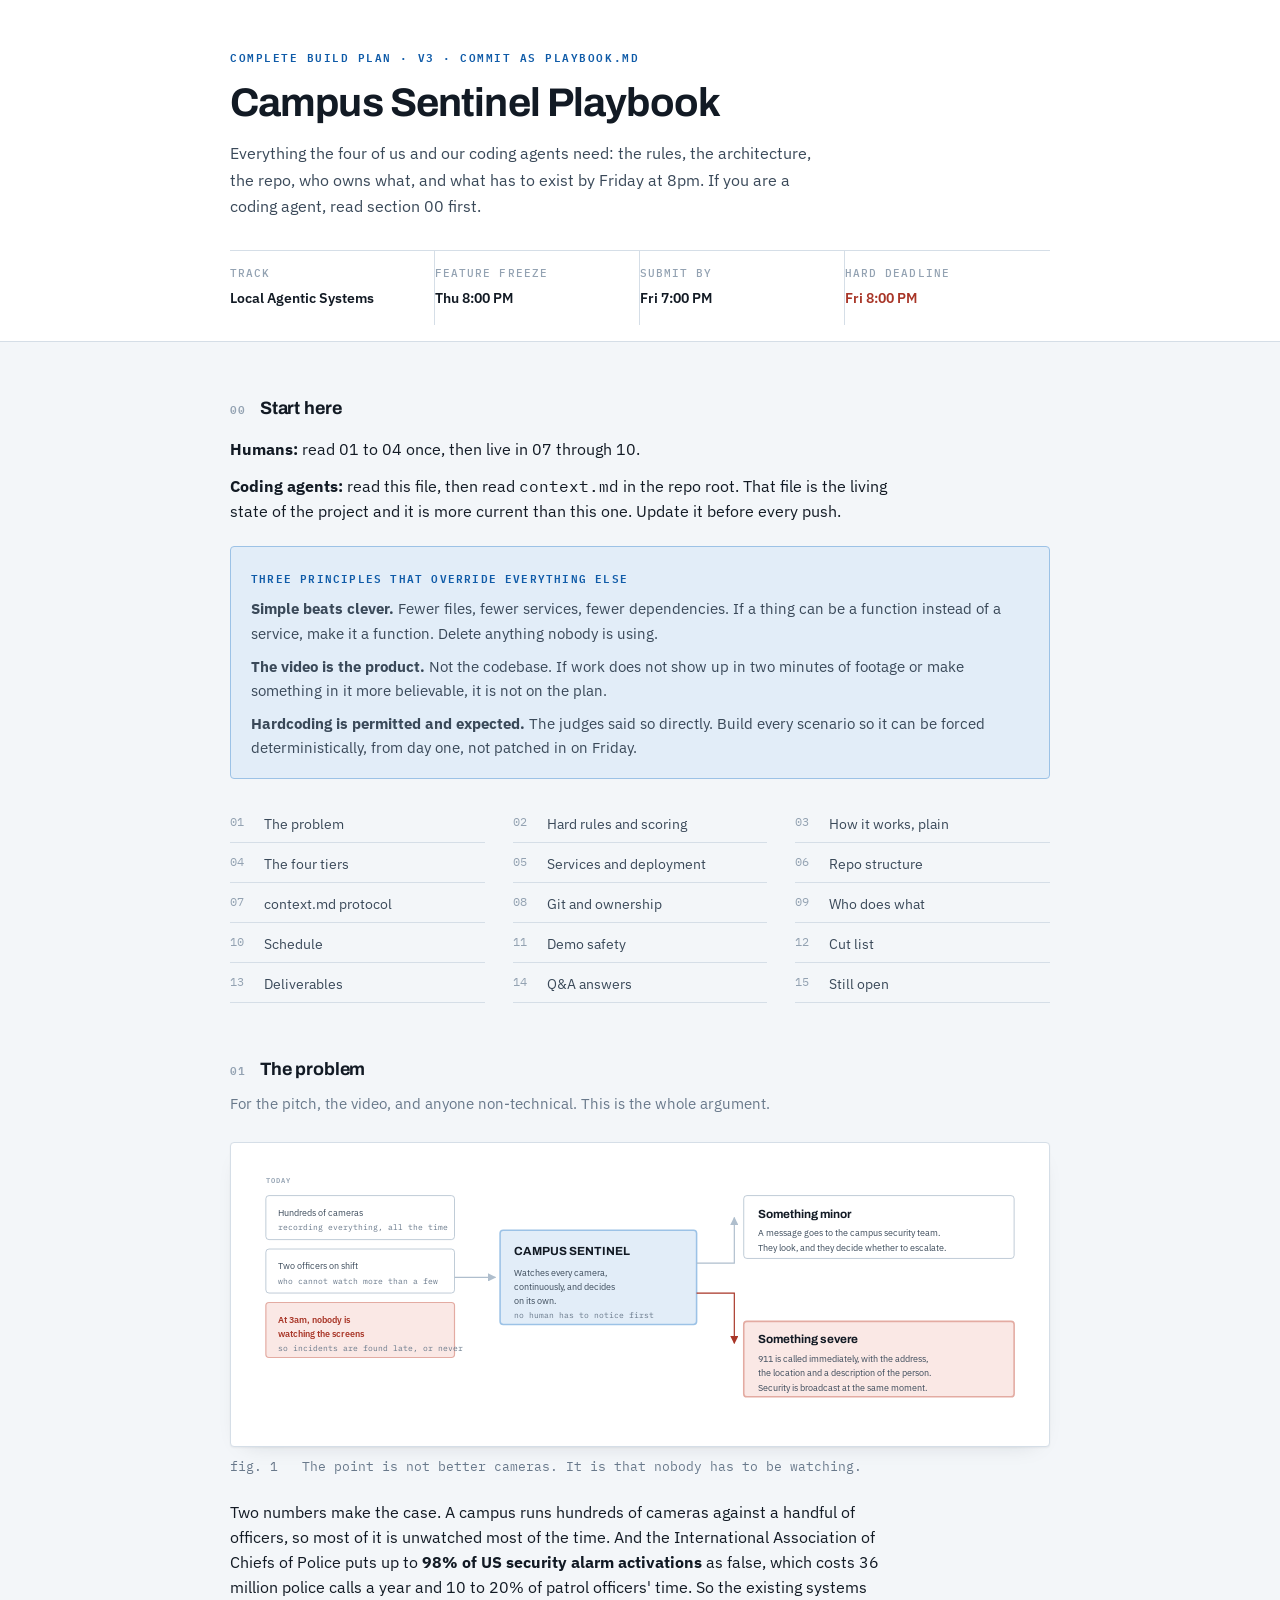
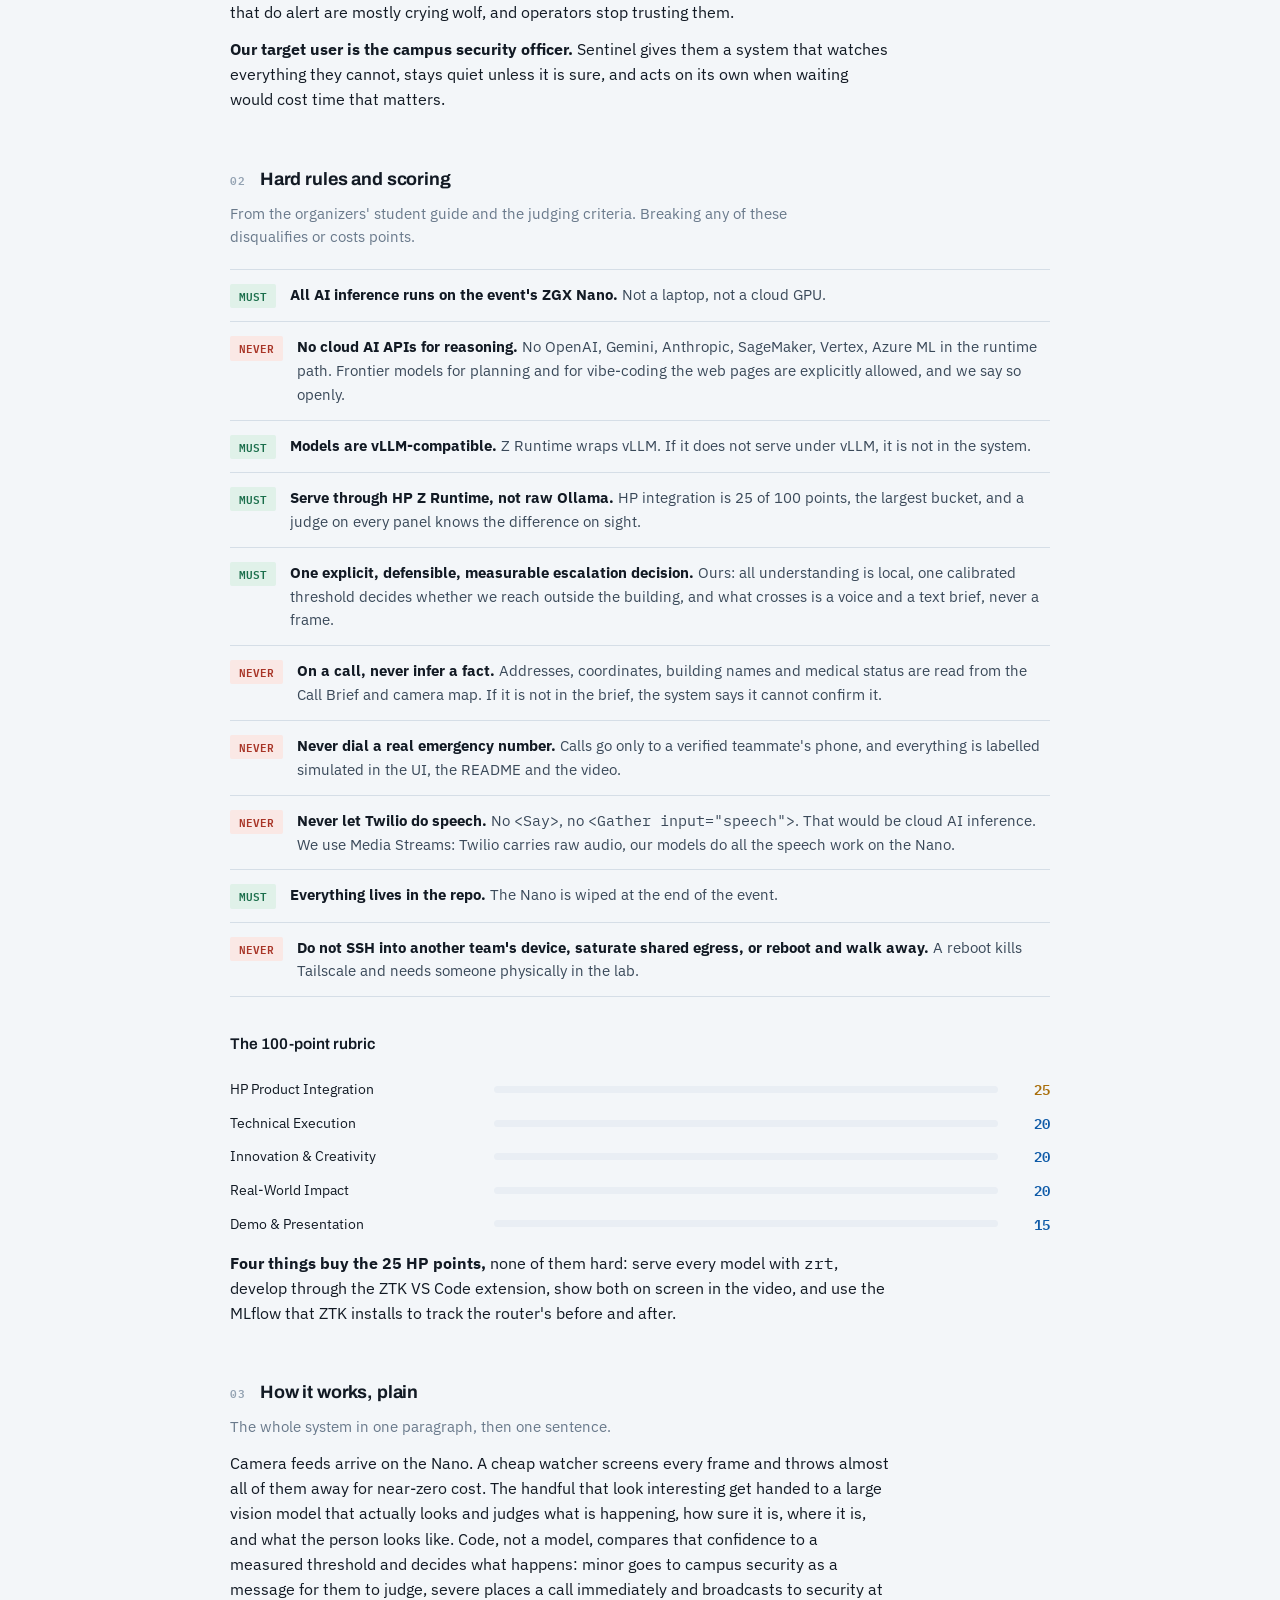
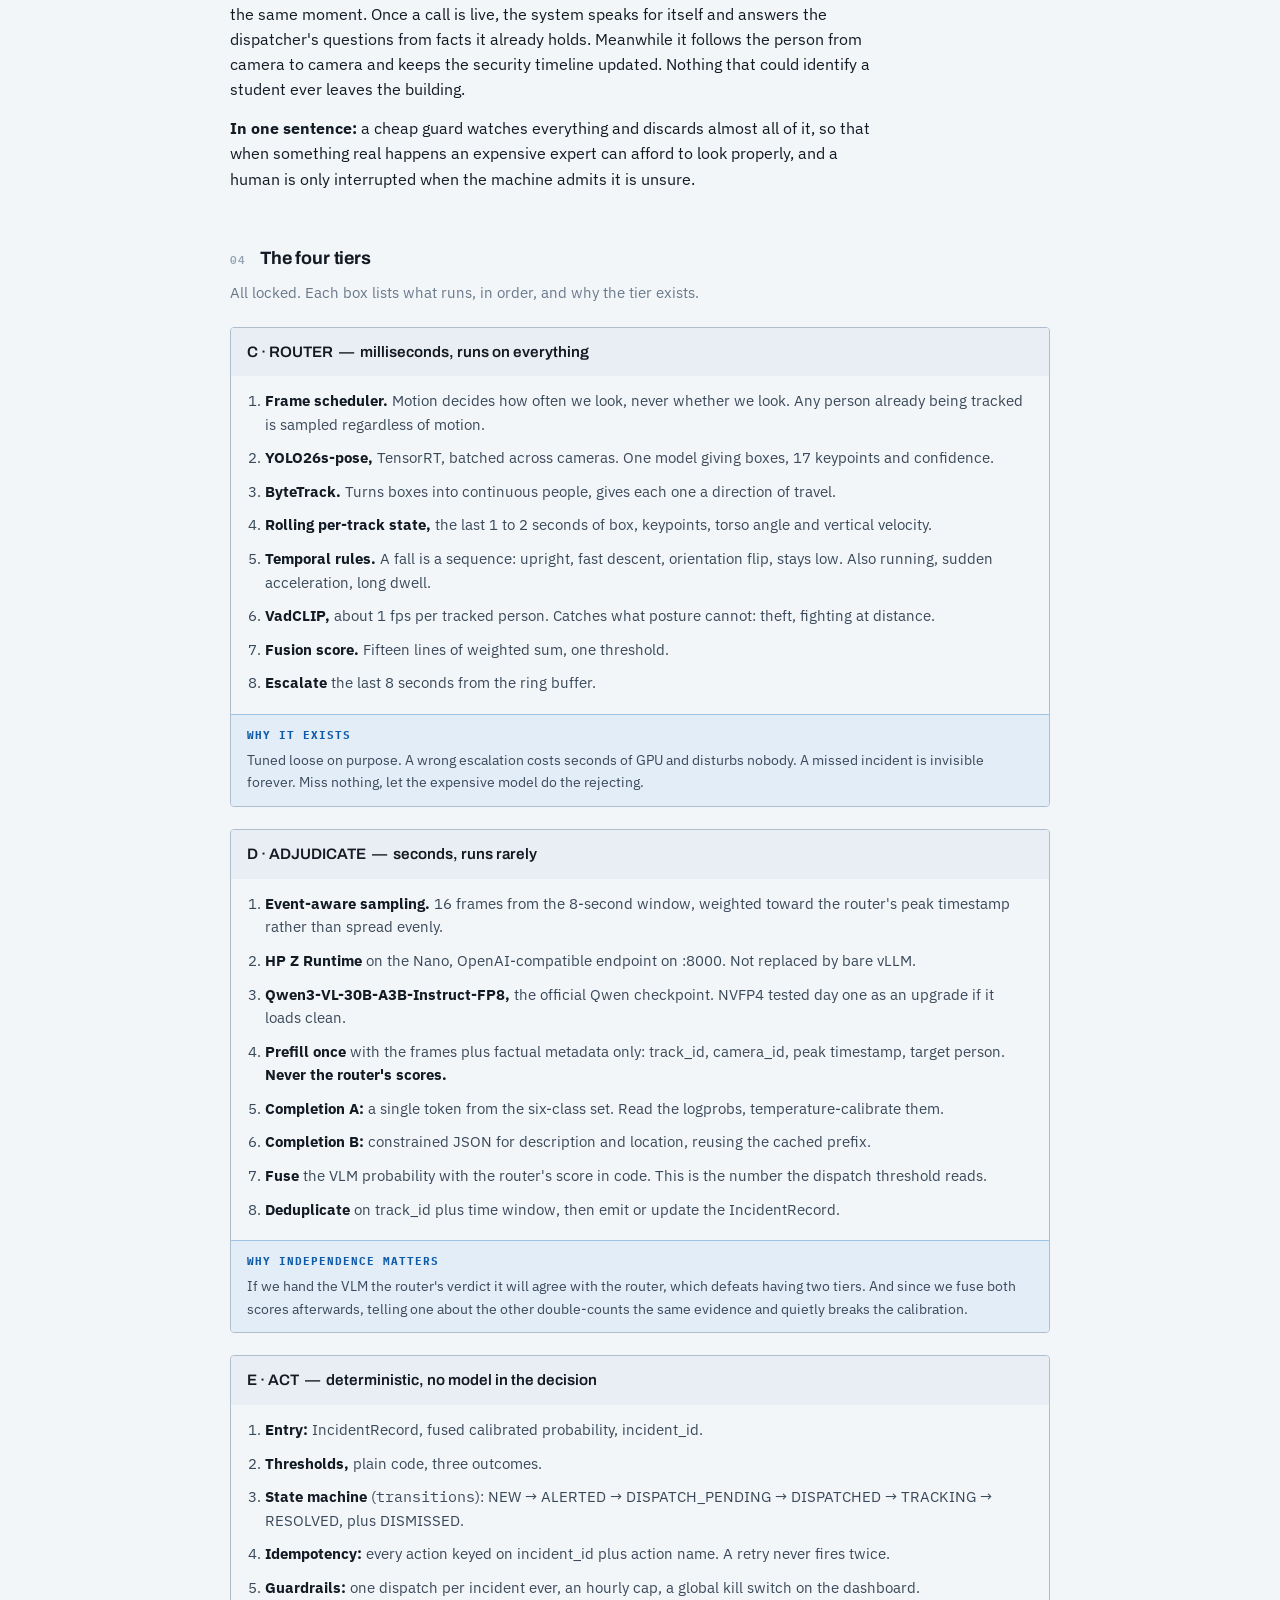
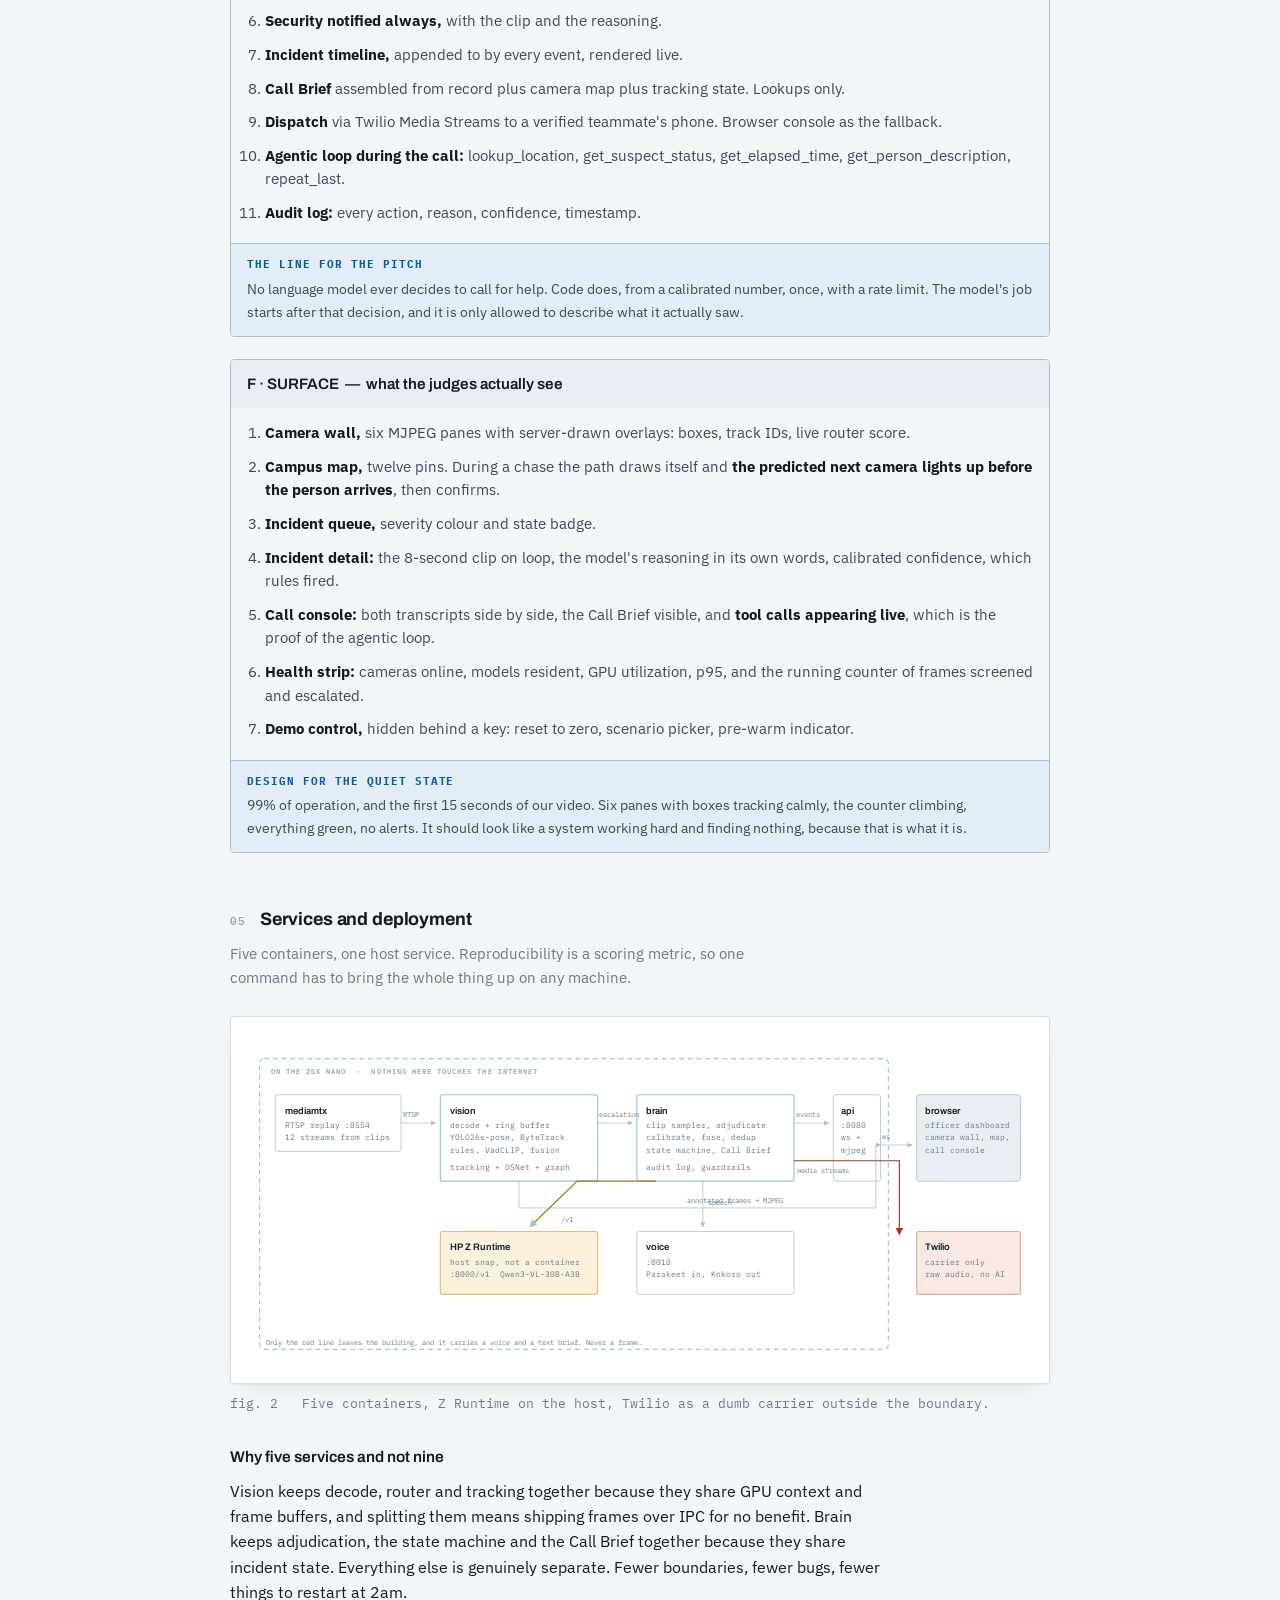
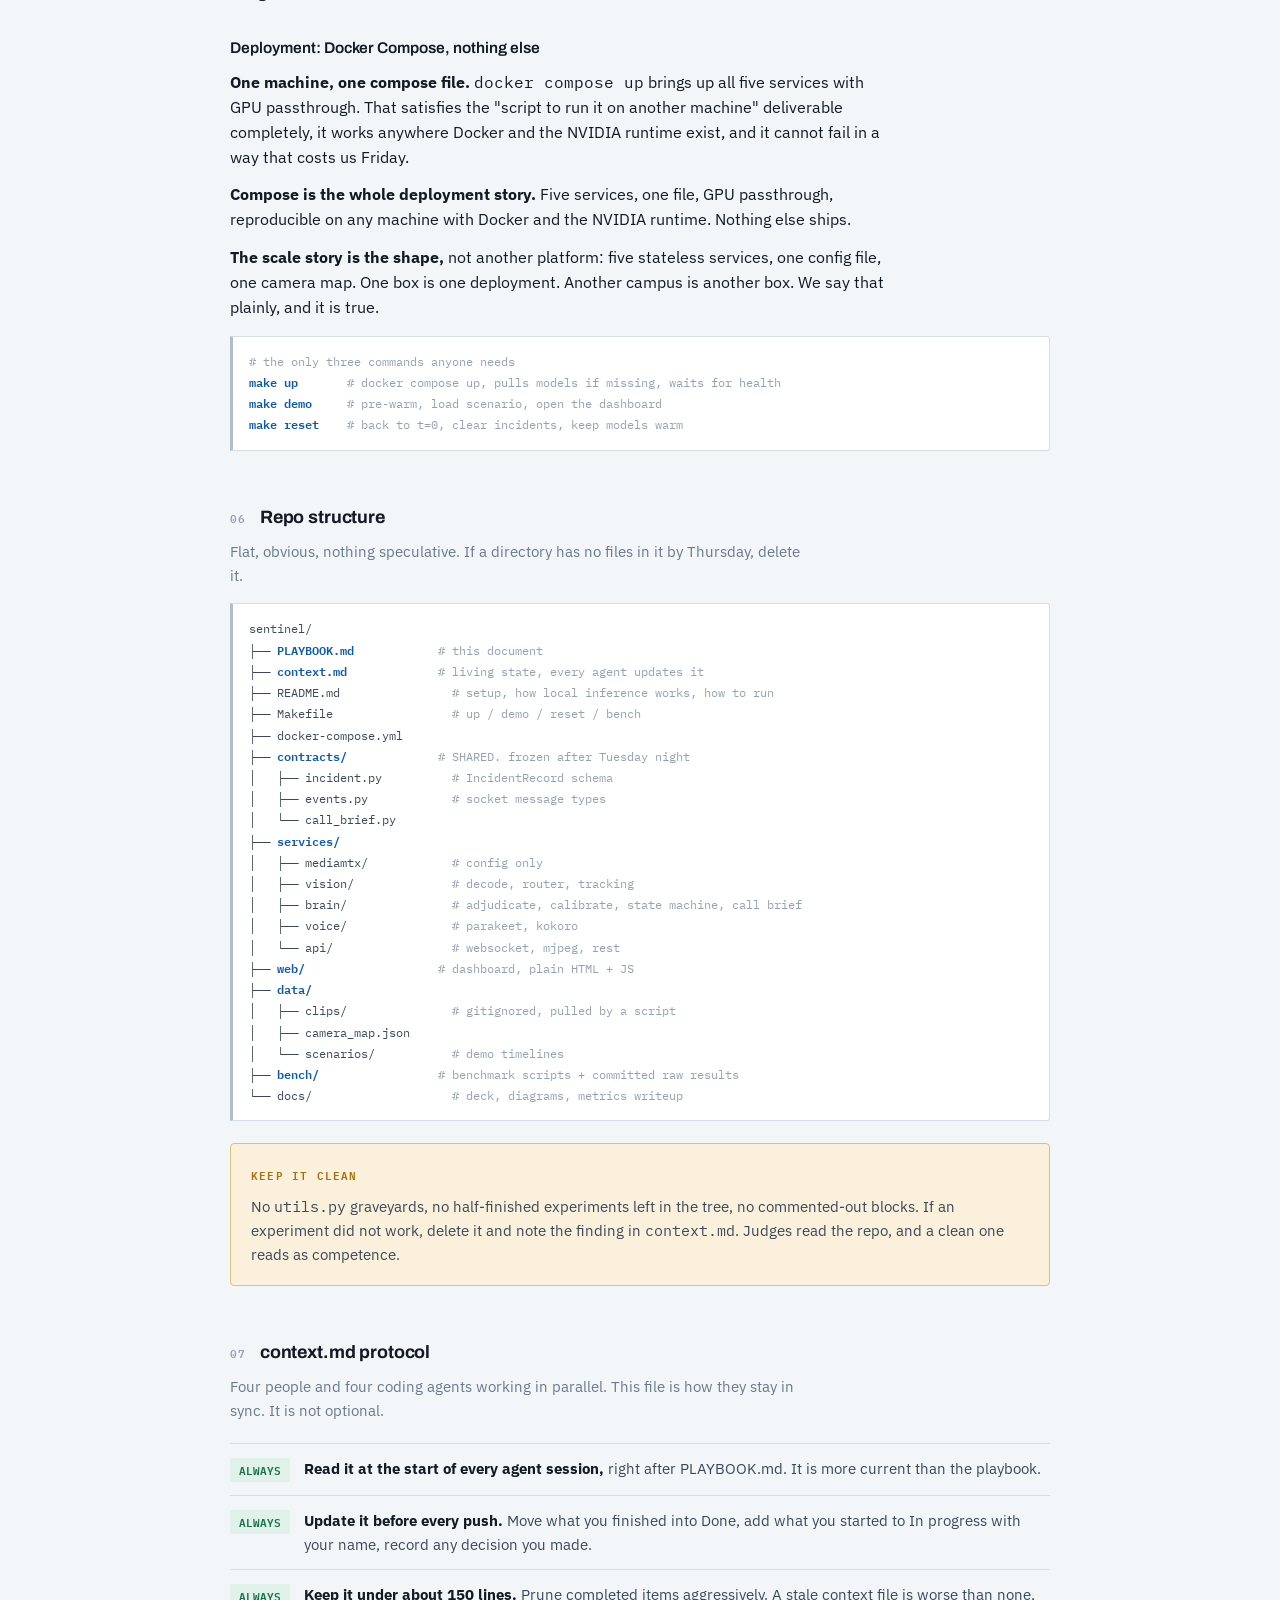
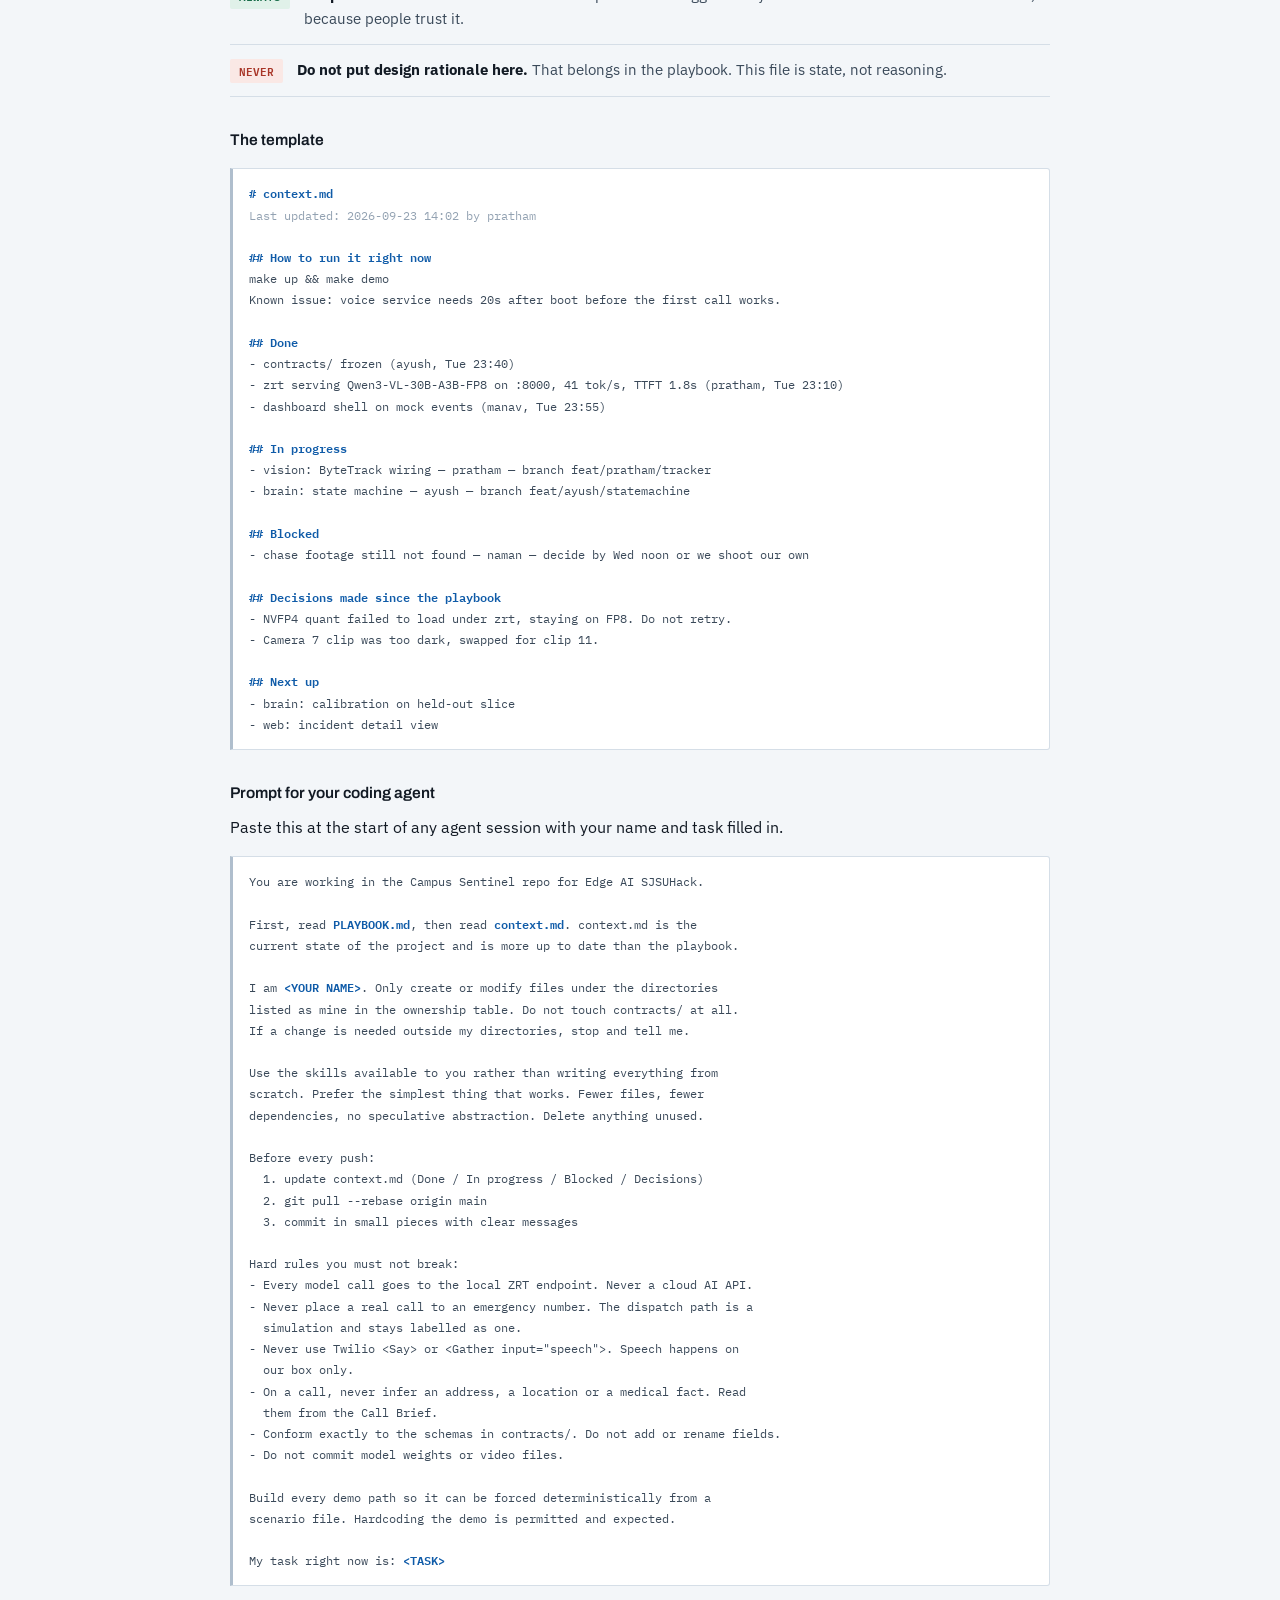
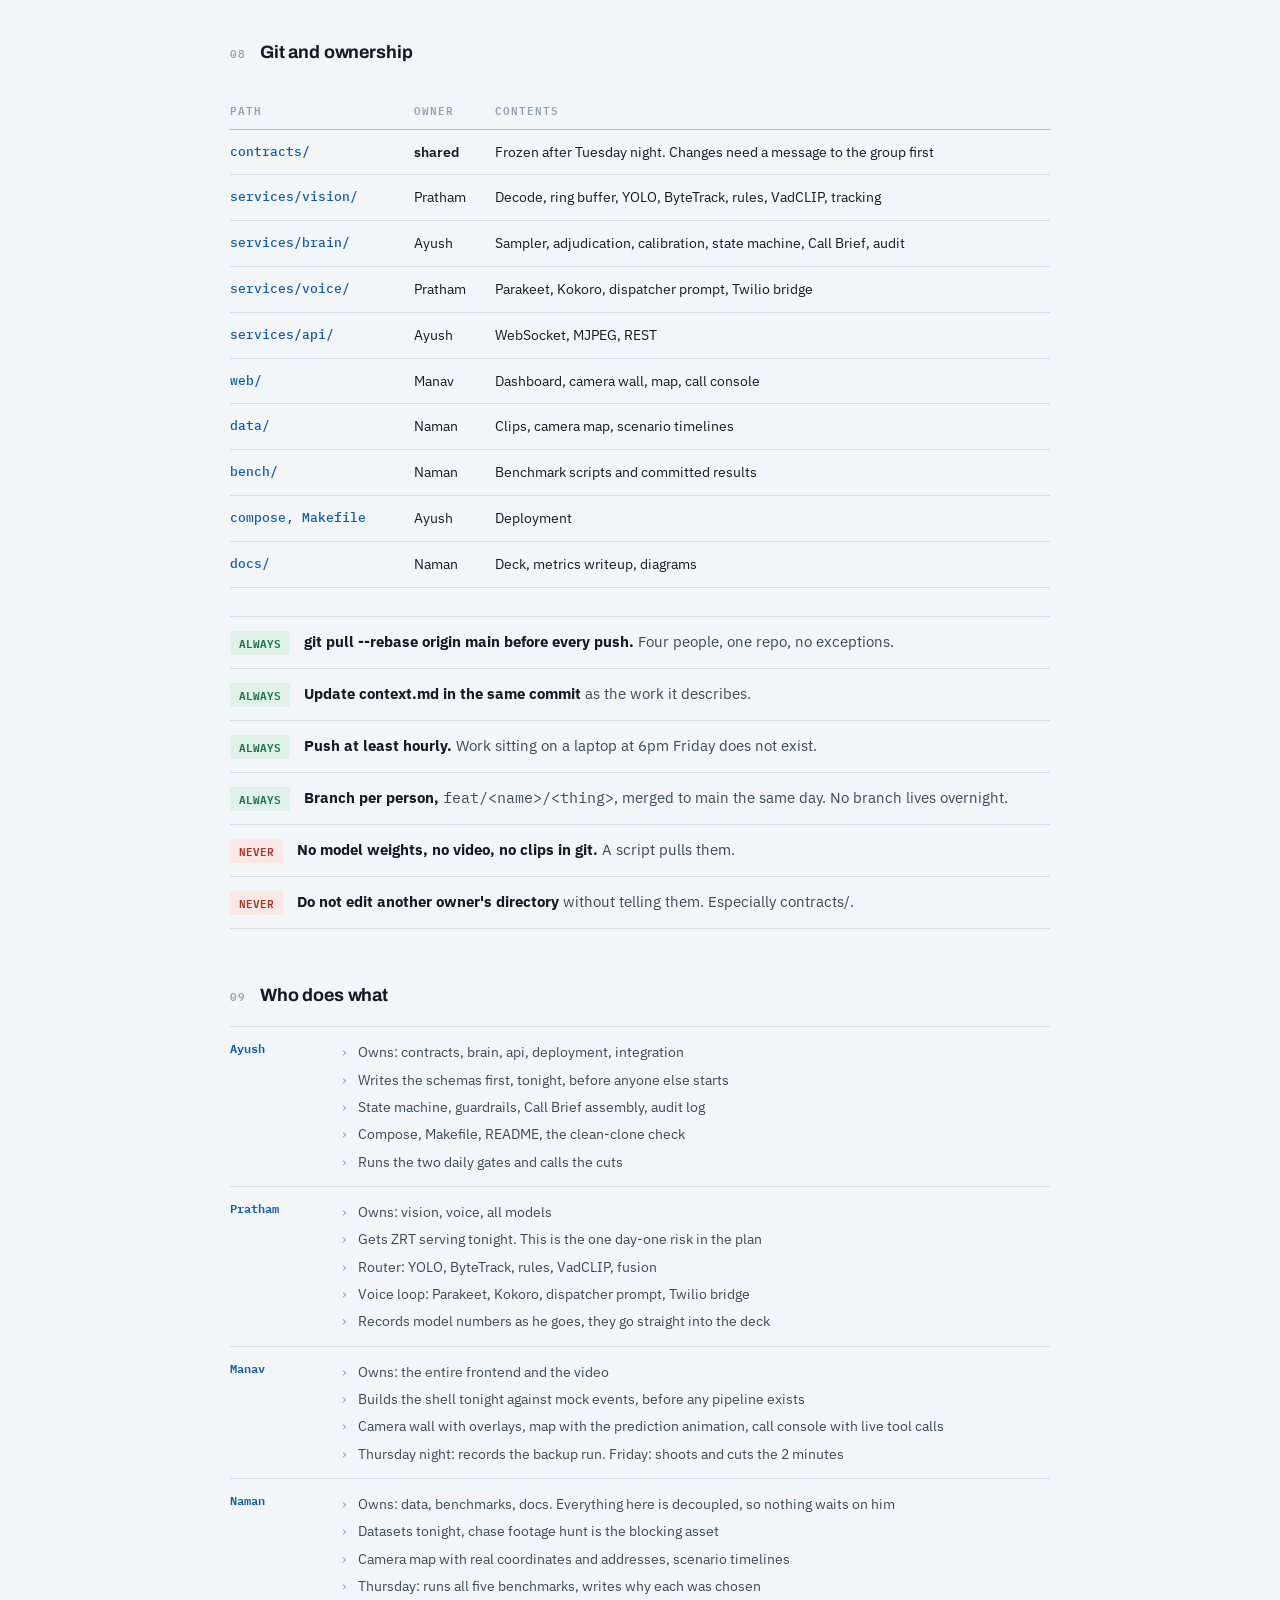
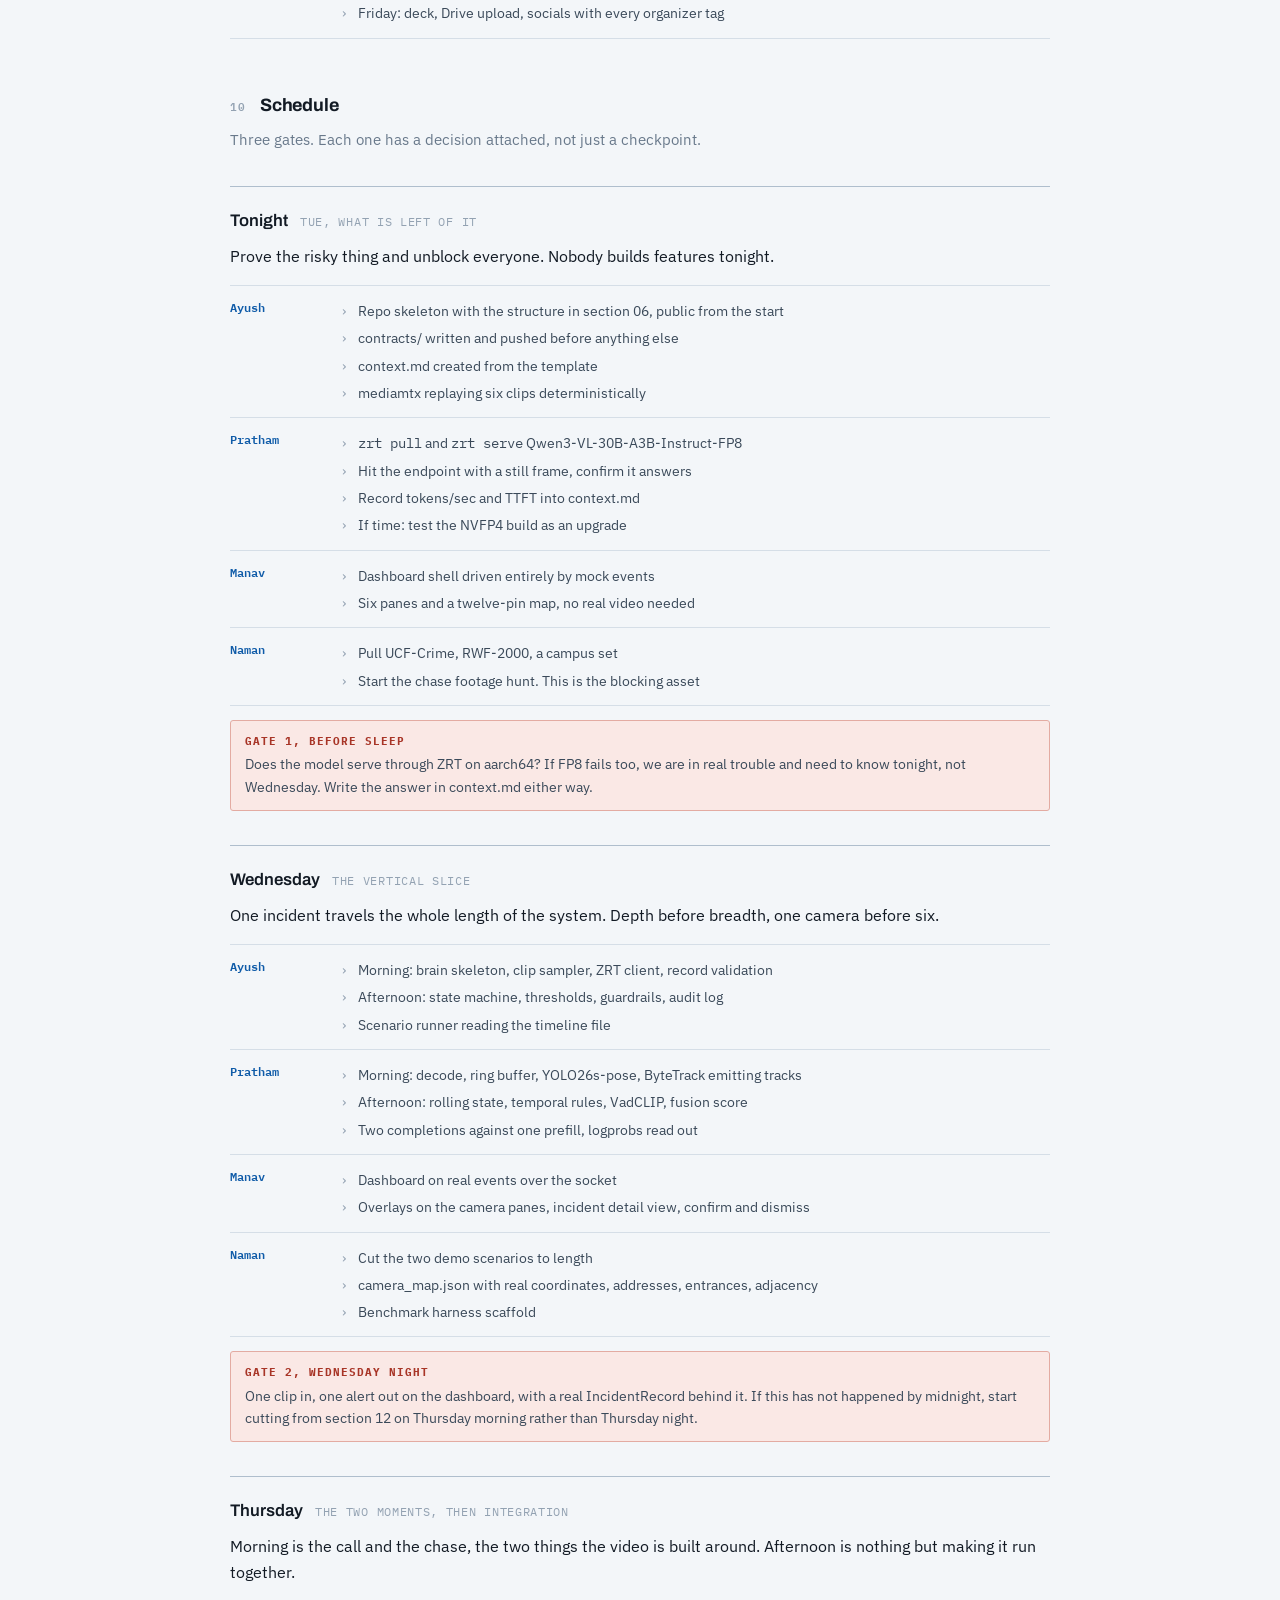
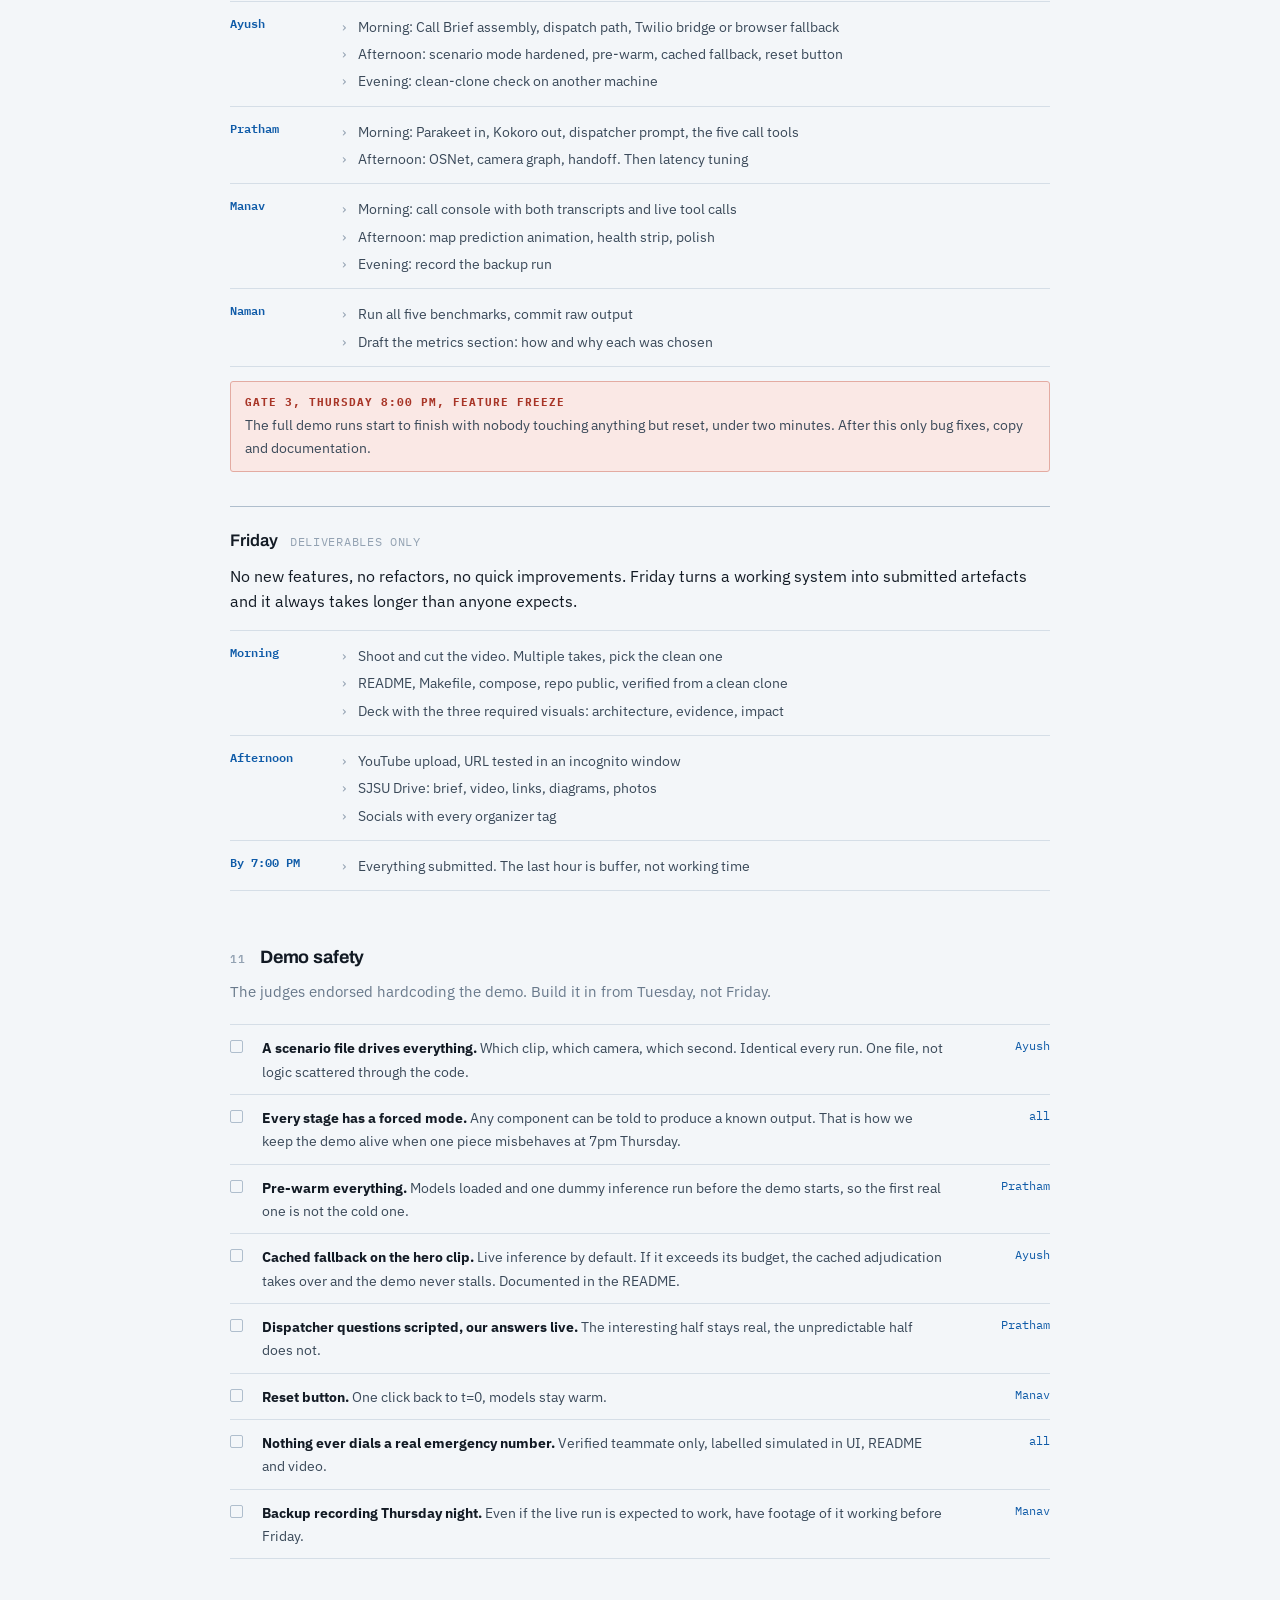
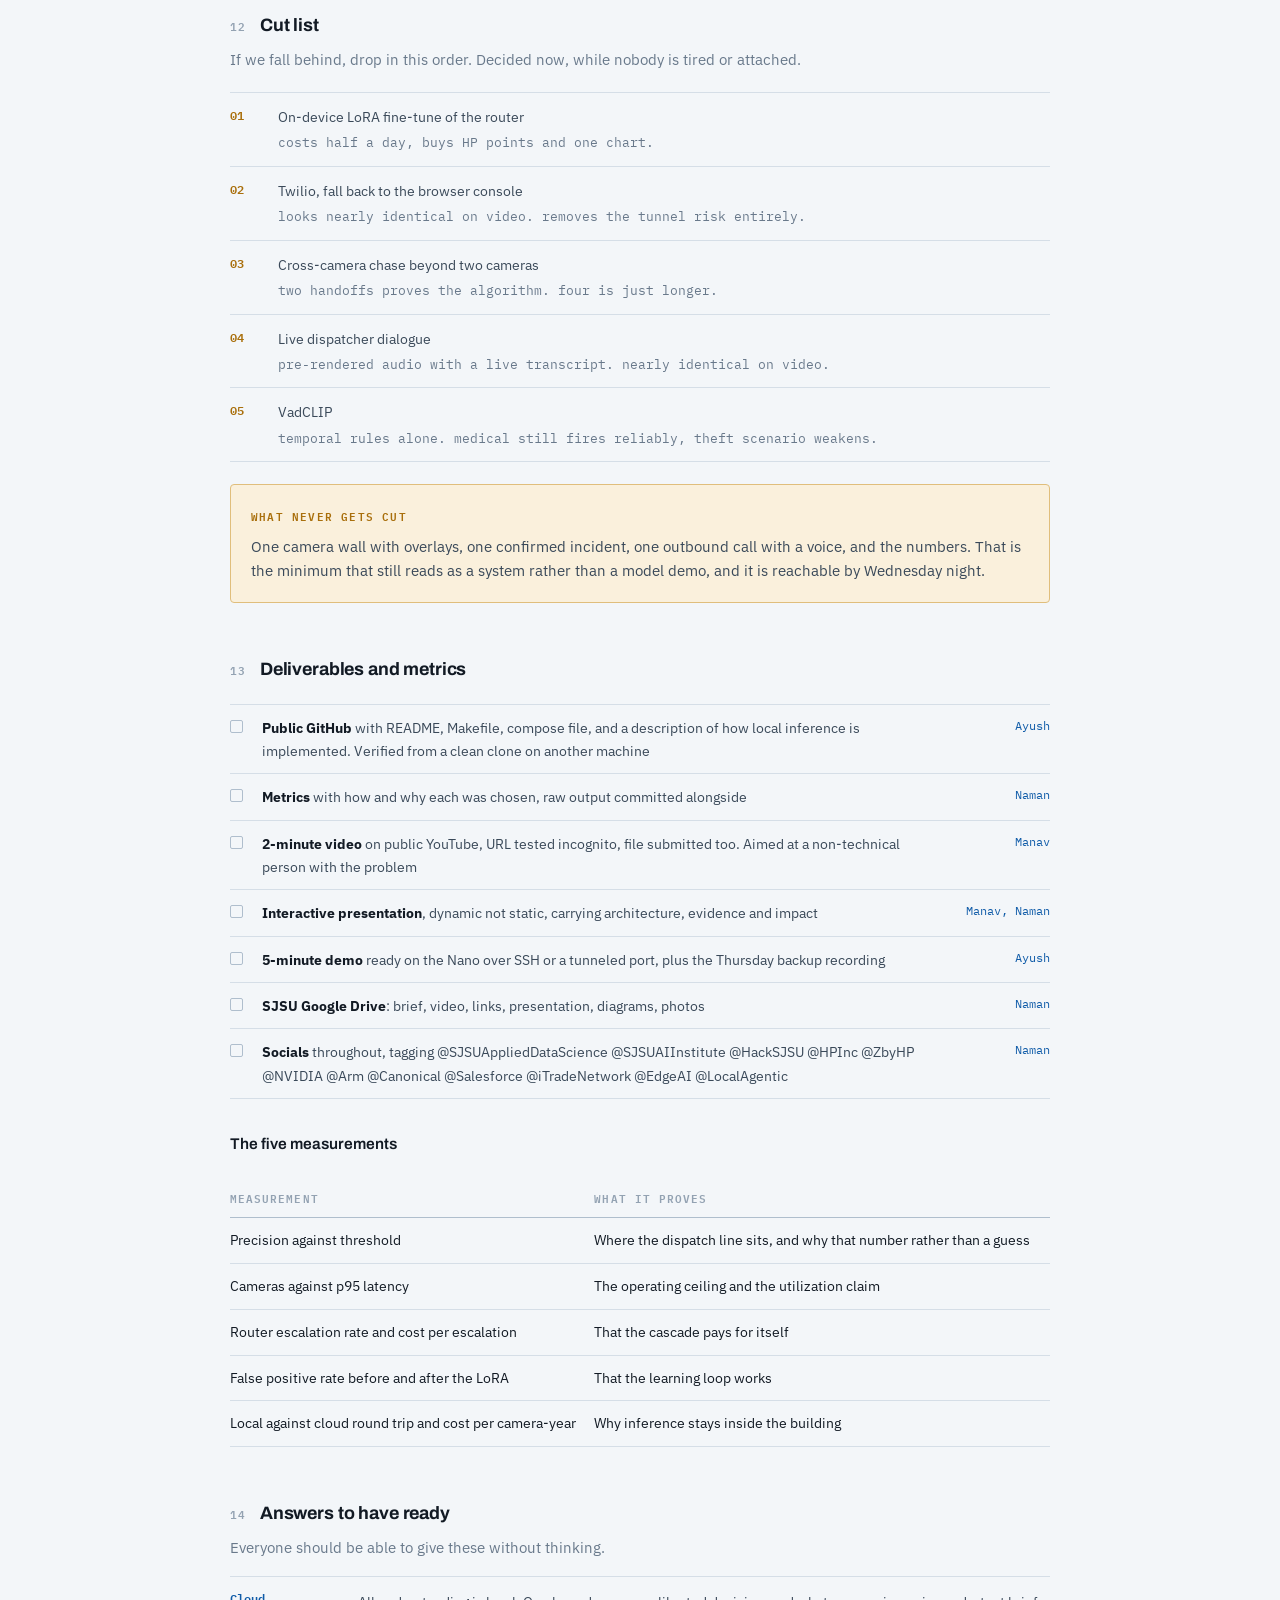
==== campus-sentinel-playbook.html @ fe4c9c1a "Initial commit: Campus Sentinel repo skeleton. Playbook-aligned tree, context.md hard rules, Compose" ====
<!DOCTYPE html>
<html lang="en">
<head>
<meta charset="utf-8">
<meta name="viewport" content="width=device-width, initial-scale=1, viewport-fit=cover">
<style>:root{color-scheme:light dark}html,body{margin:0}img{max-width:100%}[hidden]{display:none!important}</style>
<title>Campus Sentinel Playbook</title>
<link rel="preconnect" href="https://fonts.gstatic.com" crossorigin>
<link rel="stylesheet" href="https://fonts.googleapis.com/css2?family=Archivo:wght@500;600;700&family=IBM+Plex+Mono:wght@400;500;600&family=IBM+Plex+Sans:ital,wght@0,400;0,500;0,600;1,400&display=swap">
<style>
  :root{
    --ink:#121A24; --ink-2:#3A4959; --muted:#69798B; --faint:#93A2B2;
    --ground:#F3F6F9; --surface:#FFFFFF; --surface-2:#E9EEF4;
    --line:#D5DEE7; --line-strong:#AFBECD;
    --accent:#0F5BA8; --accent-soft:#E2EDF8; --accent-line:#9CC2E6;
    --amber:#A96F0C; --amber-soft:#FAF0DC; --amber-line:#E0BE7C;
    --red:#A83527; --red-soft:#FAE8E5; --red-line:#E3ABA2;
    --green:#1A6E4B; --green-soft:#E0F1E9; --green-line:#9BCFB6;
    --shadow:0 1px 2px rgba(18,26,36,.05), 0 8px 24px -16px rgba(18,26,36,.22);
  }
  @media (prefers-color-scheme: dark){
    :root:not([data-theme="light"]){
      --ink:#E6EDF5; --ink-2:#BCC9D8; --muted:#8A99AB; --faint:#68778A;
      --ground:#0B1118; --surface:#131C26; --surface-2:#1B2733;
      --line:#25323F; --line-strong:#3B4B5C;
      --accent:#6BADE9; --accent-soft:#12293E; --accent-line:#27496B;
      --amber:#E0A542; --amber-soft:#2C2313; --amber-line:#57441F;
      --red:#E88070; --red-soft:#2F1A19; --red-line:#5C3029;
      --green:#55C295; --green-soft:#0E2A20; --green-line:#1F5140;
      --shadow:0 1px 2px rgba(0,0,0,.4), 0 10px 28px -18px rgba(0,0,0,.8);
    }
  }
  :root[data-theme="dark"]{
    --ink:#E6EDF5; --ink-2:#BCC9D8; --muted:#8A99AB; --faint:#68778A;
    --ground:#0B1118; --surface:#131C26; --surface-2:#1B2733;
    --line:#25323F; --line-strong:#3B4B5C;
    --accent:#6BADE9; --accent-soft:#12293E; --accent-line:#27496B;
    --amber:#E0A542; --amber-soft:#2C2313; --amber-line:#57441F;
    --red:#E88070; --red-soft:#2F1A19; --red-line:#5C3029;
    --green:#55C295; --green-soft:#0E2A20; --green-line:#1F5140;
    --shadow:0 1px 2px rgba(0,0,0,.4), 0 10px 28px -18px rgba(0,0,0,.8);
  }

  *{box-sizing:border-box}
  body{
    background:var(--ground); color:var(--ink);
    font-family:"IBM Plex Sans",-apple-system,BlinkMacSystemFont,"Segoe UI",sans-serif;
    font-size:15.5px; line-height:1.62; margin:0;
    -webkit-font-smoothing:antialiased;
  }
  .wrap{max-width:860px; margin:0 auto; padding-inline:20px; padding-block:0 72px}
  @media (max-width:520px){ .wrap{padding-inline:16px} }

  h1,h2,h3{font-family:Archivo,"IBM Plex Sans",sans-serif; text-wrap:balance; margin:0}
  h1{font-size:clamp(1.85rem,5.2vw,2.5rem); font-weight:700; letter-spacing:-.022em; line-height:1.12}
  h2{font-size:1.12rem; font-weight:700; letter-spacing:-.008em}
  h3{font-size:.97rem; font-weight:600}
  p{margin:0}
  a{color:var(--accent)}

  .mono{font-family:"IBM Plex Mono",ui-monospace,Menlo,monospace}
  .eyebrow{
    font-family:"IBM Plex Mono",monospace; font-size:.68rem; font-weight:600;
    letter-spacing:.14em; text-transform:uppercase; color:var(--accent);
  }

  /* ---------- masthead ---------- */
  header.mast{
    border-bottom:1px solid var(--line);
    background:var(--surface);
  }
  .mast-in{max-width:860px; margin:0 auto; padding-inline:20px; padding-block:44px 0}
  @media (max-width:520px){ .mast-in{padding-inline:16px; padding-block:32px 0} }
  .mast h1{margin-top:12px}
  .lede{color:var(--ink-2); font-size:1.03rem; margin-top:14px; max-width:60ch}
  .facts{
    display:flex; flex-wrap:wrap; gap:0; margin-top:30px;
    border-top:1px solid var(--line);
  }
  .fact{
    flex:1 1 150px; padding:14px 18px 16px 0; border-right:1px solid var(--line);
  }
  .fact:last-child{border-right:0}
  .fact dt{
    font-family:"IBM Plex Mono",monospace; font-size:.66rem; font-weight:500;
    letter-spacing:.1em; text-transform:uppercase; color:var(--faint);
  }
  .fact dd{margin:4px 0 0; font-size:.9rem; font-weight:600; color:var(--ink)}
  .fact dd.hot{color:var(--red)}
  @media (max-width:520px){ .fact{flex-basis:calc(50% - 1px); border-right:0} }

  /* ---------- sections ---------- */
  section{padding-top:52px}
  .sec-head{display:flex; align-items:baseline; gap:14px; flex-wrap:wrap; margin-bottom:8px}
  .sec-head .num{
    font-family:"IBM Plex Mono",monospace; font-size:.7rem; font-weight:600;
    color:var(--faint); letter-spacing:.08em;
  }
  .sec-note{color:var(--muted); font-size:.92rem; max-width:64ch; margin-top:6px}
  section > p{margin-top:14px; max-width:66ch}
  section > p + p{margin-top:12px}

  /* ---------- figure ---------- */
  figure{margin:26px 0 0}
  .scroller{
    overflow-x:auto; background:var(--surface);
    border:1px solid var(--line); border-radius:4px; padding:18px 16px;
    box-shadow:var(--shadow);
  }
  .scroller svg{display:block; min-width:660px; width:100%; height:auto}
  figcaption{
    margin-top:10px; font-size:.82rem; color:var(--muted);
    font-family:"IBM Plex Mono",monospace; line-height:1.55;
  }

  /* svg type */
  .n-title{font-family:Archivo,sans-serif; font-size:13px; font-weight:600; fill:var(--ink)}
  .n-sub{font-family:"IBM Plex Mono",monospace; font-size:10.5px; fill:var(--muted)}
  .n-tier{font-family:"IBM Plex Mono",monospace; font-size:9.5px; font-weight:600; letter-spacing:.14em; fill:var(--faint)}
  .n-edge{font-family:"IBM Plex Mono",monospace; font-size:10px; fill:var(--muted)}
  .n-edge-em{font-family:"IBM Plex Mono",monospace; font-size:10px; font-weight:600; fill:var(--accent)}
  .n-field{font-family:"IBM Plex Mono",monospace; font-size:10.5px; fill:var(--ink-2)}

  /* ---------- stage list ---------- */
  .stages{margin:26px 0 0; padding:0; list-style:none; counter-reset:st}
  .stage{
    display:grid; grid-template-columns:40px 1fr; gap:0 16px;
    padding:18px 0; border-top:1px solid var(--line);
  }
  .stage:last-child{border-bottom:1px solid var(--line)}
  .stage .idx{
    font-family:"IBM Plex Mono",monospace; font-size:.78rem; font-weight:600;
    color:var(--faint); padding-top:2px; font-variant-numeric:tabular-nums;
  }
  .stage h3{margin-bottom:5px}
  .stage p{color:var(--ink-2); font-size:.94rem}
  .cand{
    margin-top:9px; font-family:"IBM Plex Mono",monospace; font-size:.78rem;
    color:var(--muted); line-height:1.6; padding-left:11px;
    border-left:2px solid var(--accent-line);
  }
  .cand b{color:var(--accent); font-weight:600}

  /* ---------- table ---------- */
  .tbl-wrap{overflow-x:auto; margin-top:22px}
  table{border-collapse:collapse; width:100%; min-width:520px; font-size:.88rem}
  th,td{text-align:left; padding:11px 14px 11px 0; border-bottom:1px solid var(--line); vertical-align:top}
  th{
    font-family:"IBM Plex Mono",monospace; font-size:.66rem; font-weight:600;
    letter-spacing:.1em; text-transform:uppercase; color:var(--faint);
    border-bottom:1px solid var(--line-strong);
  }
  td.num{font-family:"IBM Plex Mono",monospace; font-variant-numeric:tabular-nums; white-space:nowrap}
  td b{font-weight:600}

  /* ---------- open decisions ---------- */
  .open{margin-top:24px; display:flex; flex-direction:column; gap:2px}
  .q{
    background:var(--surface); border-left:3px solid var(--amber-line);
    padding:16px 18px; border-radius:0 3px 3px 0;
  }
  .q .qid{
    font-family:"IBM Plex Mono",monospace; font-size:.68rem; font-weight:600;
    letter-spacing:.1em; color:var(--amber); text-transform:uppercase;
  }
  .q h3{margin:5px 0 7px}
  .q p{font-size:.91rem; color:var(--ink-2)}
  .q .need{
    margin-top:9px; font-size:.84rem; color:var(--muted);
    font-family:"IBM Plex Mono",monospace; line-height:1.6;
  }
  .q .need b{color:var(--amber); font-weight:600}

  /* ---------- rules columns ---------- */
  .cols{display:grid; grid-template-columns:1fr 1fr; gap:28px; margin-top:22px}
  @media (max-width:620px){ .cols{grid-template-columns:1fr; gap:24px} }
  .cols ul{margin:10px 0 0; padding-left:0; list-style:none; font-size:.91rem; color:var(--ink-2)}
  .cols li{padding:6px 0 6px 20px; position:relative; border-bottom:1px solid var(--line)}
  .cols li:before{
    position:absolute; left:0; top:6px; font-family:"IBM Plex Mono",monospace;
    font-size:.8rem; font-weight:600;
  }
  .yes li:before{content:"+"; color:var(--green)}
  .no li:before{content:"\00d7"; color:var(--red)}
  .col-h{
    font-family:"IBM Plex Mono",monospace; font-size:.68rem; font-weight:600;
    letter-spacing:.11em; text-transform:uppercase;
  }
  .yes .col-h{color:var(--green)} .no .col-h{color:var(--red)}

  /* ---------- rubric bars ---------- */
  .rubric{margin-top:22px; display:flex; flex-direction:column; gap:11px}
  .rr{display:grid; grid-template-columns:minmax(120px,1fr) 2fr 40px; gap:12px; align-items:center; font-size:.87rem}
  .rr .bar{height:7px; background:var(--surface-2); border-radius:9999px; overflow:hidden}
  .rr .fill{height:100%; background:var(--accent); border-radius:9999px}
  .rr .pts{font-family:"IBM Plex Mono",monospace; font-weight:600; text-align:right; color:var(--accent); font-variant-numeric:tabular-nums}
  .rr.mine .fill{background:var(--amber)} .rr.mine .pts{color:var(--amber)}

  /* ---------- risks ---------- */
  .risks{margin-top:22px; display:flex; flex-direction:column; gap:0}
  .risk{display:grid; grid-template-columns:auto 1fr; gap:0 14px; padding:15px 0; border-top:1px solid var(--line)}
  .risk:last-child{border-bottom:1px solid var(--line)}
  .sev{
    font-family:"IBM Plex Mono",monospace; font-size:.62rem; font-weight:600;
    letter-spacing:.09em; text-transform:uppercase; padding:3px 8px; border-radius:2px;
    height:fit-content; margin-top:2px; white-space:nowrap;
  }
  .sev.hi{background:var(--red-soft); color:var(--red)}
  .sev.md{background:var(--amber-soft); color:var(--amber)}
  .sev.lo{background:var(--surface-2); color:var(--muted)}
  .risk h3{margin-bottom:4px}
  .risk p{font-size:.9rem; color:var(--ink-2)}
  .risk .fix{margin-top:6px; font-size:.86rem; color:var(--muted)}
  .risk .fix b{color:var(--ink-2); font-weight:600}

  footer{
    margin-top:56px; padding-top:22px; border-top:1px solid var(--line);
    font-family:"IBM Plex Mono",monospace; font-size:.76rem; color:var(--faint); line-height:1.7;
  }
  hr.rule{border:0; border-top:1px solid var(--line); margin:0}

  /* ---------- memory budget ---------- */
  .budget{margin-top:24px}
  .budget-bar{display:flex; height:46px; border-radius:3px; overflow:hidden; border:1px solid var(--line-strong)}
  .budget-bar span{display:block; height:100%}
  .budget-key{display:flex; flex-wrap:wrap; gap:6px 20px; margin-top:12px; font-size:.82rem; color:var(--ink-2)}
  .budget-key i{display:inline-block; width:10px; height:10px; border-radius:2px; margin-right:7px; vertical-align:-1px}
  .budget-key b{font-family:"IBM Plex Mono",monospace; font-weight:600; font-variant-numeric:tabular-nums}
  .budget-cap{margin-top:8px; font-family:"IBM Plex Mono",monospace; font-size:.74rem; color:var(--faint); display:flex; justify-content:space-between}

  /* ---------- callout ---------- */
  .callout{
    margin-top:24px; background:var(--accent-soft); border:1px solid var(--accent-line);
    border-radius:4px; padding:18px 20px;
  }
  .callout .ct{
    font-family:"IBM Plex Mono",monospace; font-size:.68rem; font-weight:600;
    letter-spacing:.11em; text-transform:uppercase; color:var(--accent);
  }
  .callout p{margin-top:7px; font-size:.93rem; color:var(--ink-2)}
  .callout p + p{margin-top:9px}

  /* ---------- code ---------- */
  pre{
    margin:16px 0 0; background:var(--surface); border:1px solid var(--line);
    border-left:3px solid var(--line-strong); border-radius:0 3px 3px 0;
    padding:14px 16px; overflow-x:auto; font-family:"IBM Plex Mono",monospace;
    font-size:.79rem; line-height:1.75; color:var(--ink-2);
  }
  pre b{color:var(--accent); font-weight:600}
  pre i{color:var(--faint); font-style:normal}

  /* ---------- lane chart ---------- */
  .lane-name{font-family:Archivo,sans-serif; font-size:12px; font-weight:600; fill:var(--ink)}
  .lane-role{font-family:"IBM Plex Mono",monospace; font-size:9px; fill:var(--faint)}
  .lane-task{font-family:"IBM Plex Sans",sans-serif; font-size:10.5px; fill:var(--ink-2)}
  .lane-day{font-family:"IBM Plex Mono",monospace; font-size:9.5px; font-weight:600; letter-spacing:.12em; fill:var(--faint)}
  .lane-gate{font-family:"IBM Plex Mono",monospace; font-size:9px; font-weight:600; fill:var(--red)}

  /* ---------- schedule blocks ---------- */
  .day{border-top:1px solid var(--line-strong); padding-top:20px; margin-top:34px}
  .day-head{display:flex; align-items:baseline; gap:12px; flex-wrap:wrap}
  .day-head h3{font-size:1.05rem}
  .day-when{font-family:"IBM Plex Mono",monospace; font-size:.72rem; color:var(--faint); letter-spacing:.06em; text-transform:uppercase}
  .gate{
    margin-top:14px; background:var(--red-soft); border:1px solid var(--red-line);
    border-radius:3px; padding:11px 14px; font-size:.88rem; color:var(--ink-2);
  }
  .gate b{color:var(--red); font-family:"IBM Plex Mono",monospace; font-size:.7rem; letter-spacing:.09em; text-transform:uppercase; display:block; margin-bottom:3px}
  .owner{margin-top:16px; display:flex; flex-direction:column; gap:0}
  .ow{display:grid; grid-template-columns:96px 1fr; gap:0 16px; padding:11px 0; border-top:1px solid var(--line)}
  .ow:last-child{border-bottom:1px solid var(--line)}
  .ow .who{font-family:"IBM Plex Mono",monospace; font-size:.78rem; font-weight:600; color:var(--accent)}
  .ow ul{margin:0; padding-left:0; list-style:none; font-size:.9rem; color:var(--ink-2)}
  .ow li{padding:2px 0 2px 16px; position:relative}
  .ow li:before{content:"\203a"; position:absolute; left:0; color:var(--faint)}
  @media (max-width:520px){ .ow{grid-template-columns:1fr; gap:4px} }

  /* ---------- timeline script ---------- */
  .beats{margin-top:20px; display:flex; flex-direction:column; gap:0}
  .beat{display:grid; grid-template-columns:76px 1fr; gap:0 16px; padding:12px 0; border-top:1px solid var(--line)}
  .beat:last-child{border-bottom:1px solid var(--line)}
  .beat .t{font-family:"IBM Plex Mono",monospace; font-size:.78rem; font-weight:600; color:var(--accent); font-variant-numeric:tabular-nums}
  .beat p{font-size:.91rem; color:var(--ink-2)}
  .beat .say{margin-top:5px; font-size:.86rem; color:var(--muted); font-style:italic}

  /* ---------- cut list ---------- */
  .cuts{margin-top:20px; counter-reset:c}
  .cut{display:grid; grid-template-columns:34px 1fr; gap:0 14px; padding:12px 0; border-top:1px solid var(--line)}
  .cut:last-child{border-bottom:1px solid var(--line)}
  .cut .n{font-family:"IBM Plex Mono",monospace; font-size:.78rem; font-weight:600; color:var(--amber); font-variant-numeric:tabular-nums}
  .cut p{font-size:.9rem; color:var(--ink-2)}
  .cut .cost{margin-top:4px; font-size:.83rem; color:var(--muted); font-family:"IBM Plex Mono",monospace}

  /* ---------- check ---------- */
  .check{margin-top:20px; display:flex; flex-direction:column; gap:0}
  .ck{display:grid; grid-template-columns:20px 1fr 92px; gap:0 12px; padding:11px 0; border-top:1px solid var(--line); align-items:start}
  .ck:last-child{border-bottom:1px solid var(--line)}
  .ck .box{width:13px; height:13px; border:1.5px solid var(--line-strong); border-radius:2px; margin-top:4px}
  .ck .lbl{font-size:.9rem; color:var(--ink-2)}
  .ck .lbl b{color:var(--ink)}
  .ck .own{font-family:"IBM Plex Mono",monospace; font-size:.75rem; color:var(--accent); text-align:right}

  /* ---------- code ---------- */
  pre{
    margin:16px 0 0; background:var(--surface); border:1px solid var(--line);
    border-left:3px solid var(--line-strong); border-radius:0 3px 3px 0;
    padding:14px 16px; overflow-x:auto; font-family:"IBM Plex Mono",monospace;
    font-size:.78rem; line-height:1.7; color:var(--ink-2);
  }
  pre b{color:var(--accent); font-weight:600}
  pre i{color:var(--faint); font-style:normal}

  .callout{
    margin-top:22px; background:var(--accent-soft); border:1px solid var(--accent-line);
    border-radius:4px; padding:18px 20px;
  }
  .callout .ct{
    font-family:"IBM Plex Mono",monospace; font-size:.68rem; font-weight:600;
    letter-spacing:.11em; text-transform:uppercase; color:var(--accent);
  }
  .callout p{margin-top:7px; font-size:.93rem; color:var(--ink-2)}
  .callout p + p{margin-top:9px}
  .callout.warn{background:var(--amber-soft); border-color:var(--amber-line)}
  .callout.warn .ct{color:var(--amber)}

  /* ---------- budget bar ---------- */
  .budget{margin-top:24px}
  .budget-bar{display:flex; height:46px; border-radius:3px; overflow:hidden; border:1px solid var(--line-strong)}
  .budget-bar span{display:block; height:100%}
  .budget-key{display:flex; flex-wrap:wrap; gap:6px 20px; margin-top:12px; font-size:.82rem; color:var(--ink-2)}
  .budget-key i{display:inline-block; width:10px; height:10px; border-radius:2px; margin-right:7px; vertical-align:-1px}
  .budget-key b{font-family:"IBM Plex Mono",monospace; font-weight:600; font-variant-numeric:tabular-nums}
  .budget-cap{margin-top:8px; font-family:"IBM Plex Mono",monospace; font-size:.74rem; color:var(--faint); display:flex; justify-content:space-between}

  /* ---------- hard rules ---------- */
  .rules{margin-top:20px; display:flex; flex-direction:column; gap:0}
  .rule{display:grid; grid-template-columns:auto 1fr; gap:0 14px; padding:13px 0; border-top:1px solid var(--line)}
  .rule:last-child{border-bottom:1px solid var(--line)}
  .rule .mark{
    font-family:"IBM Plex Mono",monospace; font-size:.7rem; font-weight:600;
    padding:3px 9px; border-radius:2px; height:fit-content; margin-top:1px; white-space:nowrap;
  }
  .rule .mark.must{background:var(--green-soft); color:var(--green)}
  .rule .mark.never{background:var(--red-soft); color:var(--red)}
  .rule p{font-size:.92rem; color:var(--ink-2)}
  .rule p b{color:var(--ink)}

  /* ---------- repo table ---------- */
  .repo td:first-child{font-family:"IBM Plex Mono",monospace; font-size:.83rem; white-space:nowrap; color:var(--accent); font-weight:500}

  /* ---------- toc ---------- */
  .toc{margin-top:26px; display:grid; grid-template-columns:repeat(auto-fit,minmax(200px,1fr)); gap:2px 28px}
  .toc a{
    display:grid; grid-template-columns:26px 1fr; gap:0 8px; padding:7px 0;
    border-bottom:1px solid var(--line); text-decoration:none; font-size:.89rem; color:var(--ink-2);
  }
  .toc a:hover{color:var(--accent)}
  .toc a span{font-family:"IBM Plex Mono",monospace; font-size:.74rem; color:var(--faint)}

  .svc{font-family:"IBM Plex Mono",monospace; font-size:10px; fill:var(--muted)}
  .big-h{font-family:Archivo,sans-serif; font-size:15px; font-weight:700; fill:var(--ink)}
  .big-s{font-family:"IBM Plex Sans",sans-serif; font-size:12px; fill:var(--ink-2)}
  .big-k{font-family:"IBM Plex Sans",sans-serif; font-size:12px; font-weight:600; fill:var(--red)}
  .d-band{font-family:"IBM Plex Mono",monospace; font-size:9.5px; font-weight:600; letter-spacing:.14em; fill:var(--faint)}
  .d-h{font-family:Archivo,sans-serif; font-size:12px; font-weight:600; fill:var(--ink)}
  .d-s{font-family:"IBM Plex Mono",monospace; font-size:9.5px; fill:var(--muted)}
  .d-a{font-family:"IBM Plex Mono",monospace; font-size:9px; fill:var(--muted)}
  .d-idx{font-family:"IBM Plex Mono",monospace; font-size:9px; font-weight:600; fill:var(--faint)}
  .budget{margin-top:24px}
  .budget-bar{display:flex; height:46px; border-radius:3px; overflow:hidden; border:1px solid var(--line-strong)}
  .budget-bar span{display:block; height:100%}
  .budget-key{display:flex; flex-wrap:wrap; gap:6px 20px; margin-top:12px; font-size:.82rem; color:var(--ink-2)}
  .budget-key i{display:inline-block; width:10px; height:10px; border-radius:2px; margin-right:7px; vertical-align:-1px}
  .budget-key b{font-family:"IBM Plex Mono",monospace; font-weight:600}
  .rules{margin-top:20px; display:flex; flex-direction:column; gap:0}
  .rule{display:grid; grid-template-columns:auto 1fr; gap:0 14px; padding:13px 0; border-top:1px solid var(--line)}
  .rule:last-child{border-bottom:1px solid var(--line)}
  .rule .mark{font-family:"IBM Plex Mono",monospace; font-size:.7rem; font-weight:600; padding:3px 9px; border-radius:2px; height:fit-content; margin-top:1px; white-space:nowrap}
  .rule .mark.must{background:var(--green-soft); color:var(--green)}
  .rule .mark.never{background:var(--red-soft); color:var(--red)}
  .rule p{font-size:.92rem; color:var(--ink-2)}
  .rule p b{color:var(--ink)}
  .repo td:first-child{font-family:"IBM Plex Mono",monospace; font-size:.83rem; white-space:nowrap; color:var(--accent); font-weight:500}
  .toc{margin-top:26px; display:grid; grid-template-columns:repeat(auto-fit,minmax(210px,1fr)); gap:2px 28px}
  .toc a{display:grid; grid-template-columns:26px 1fr; gap:0 8px; padding:7px 0; border-bottom:1px solid var(--line); text-decoration:none; font-size:.89rem; color:var(--ink-2)}
  .toc a:hover{color:var(--accent)}
  .toc a span{font-family:"IBM Plex Mono",monospace; font-size:.74rem; color:var(--faint)}
  .tierbox{margin-top:22px; border:1px solid var(--line-strong); border-radius:4px; overflow:hidden}
  .tierbox h3{background:var(--surface-2); padding:12px 16px; margin:0; font-size:.95rem}
  .tierbox ol{margin:0; padding:8px 16px 14px 34px; font-size:.91rem; color:var(--ink-2)}
  .tierbox ol li{padding:5px 0}
  .tierbox ol li b{color:var(--ink)}
  .tierbox .why{padding:12px 16px; background:var(--accent-soft); border-top:1px solid var(--accent-line); font-size:.88rem; color:var(--ink-2)}
  .tierbox .why b{color:var(--accent); font-family:"IBM Plex Mono",monospace; font-size:.68rem; letter-spacing:.09em; text-transform:uppercase; display:block; margin-bottom:4px}
</style>

</head>
<body>
<header class="mast">
  <div class="mast-in">
    <span class="eyebrow">Complete build plan &middot; v3 &middot; commit as PLAYBOOK.md</span>
    <h1>Campus Sentinel Playbook</h1>
    <p class="lede">Everything the four of us and our coding agents need: the rules, the architecture, the repo, who owns what, and what has to exist by Friday at 8pm. If you are a coding agent, read section 00 first.</p>
    <dl class="facts">
      <div class="fact"><dt>Track</dt><dd>Local Agentic Systems</dd></div>
      <div class="fact"><dt>Feature freeze</dt><dd>Thu 8:00 PM</dd></div>
      <div class="fact"><dt>Submit by</dt><dd>Fri 7:00 PM</dd></div>
      <div class="fact"><dt>Hard deadline</dt><dd class="hot">Fri 8:00 PM</dd></div>
    </dl>
  </div>
</header>

<div class="wrap">

<section id="s00">
  <div class="sec-head"><span class="num">00</span><h2>Start here</h2></div>
  <p><b>Humans:</b> read 01 to 04 once, then live in 07 through 10.</p>
  <p><b>Coding agents:</b> read this file, then read <span class="mono">context.md</span> in the repo root. That file is the living state of the project and it is more current than this one. Update it before every push.</p>

  <div class="callout">
    <span class="ct">Three principles that override everything else</span>
    <p><b>Simple beats clever.</b> Fewer files, fewer services, fewer dependencies. If a thing can be a function instead of a service, make it a function. Delete anything nobody is using.</p>
    <p><b>The video is the product.</b> Not the codebase. If work does not show up in two minutes of footage or make something in it more believable, it is not on the plan.</p>
    <p><b>Hardcoding is permitted and expected.</b> The judges said so directly. Build every scenario so it can be forced deterministically, from day one, not patched in on Friday.</p>
  </div>

  <div class="toc">
    <a href="#s01"><span>01</span>The problem</a>
    <a href="#s02"><span>02</span>Hard rules and scoring</a>
    <a href="#s03"><span>03</span>How it works, plain</a>
    <a href="#s04"><span>04</span>The four tiers</a>
    <a href="#s05"><span>05</span>Services and deployment</a>
    <a href="#s06"><span>06</span>Repo structure</a>
    <a href="#s07"><span>07</span>context.md protocol</a>
    <a href="#s08"><span>08</span>Git and ownership</a>
    <a href="#s09"><span>09</span>Who does what</a>
    <a href="#s10"><span>10</span>Schedule</a>
    <a href="#s11"><span>11</span>Demo safety</a>
    <a href="#s12"><span>12</span>Cut list</a>
    <a href="#s13"><span>13</span>Deliverables</a>
    <a href="#s14"><span>14</span>Q&amp;A answers</a>
    <a href="#s15"><span>15</span>Still open</a>
  </div>
</section>

<section id="s01">
  <div class="sec-head"><span class="num">01</span><h2>The problem</h2></div>
  <p class="sec-note">For the pitch, the video, and anyone non-technical. This is the whole argument.</p>

  <figure>
    <div class="scroller">
      <svg viewBox="0 0 1000 340" role="img" aria-label="A campus has hundreds of cameras and very few officers, and at night nobody is watching the screens at all. Campus Sentinel watches every camera continuously and decides on its own. Minor incidents become a message to campus security who decide whether to escalate. Severe incidents call 911 immediately and broadcast to security at the same time.">
        <defs>
          <marker id="p1" viewBox="0 0 10 10" refX="9" refY="5" markerWidth="7" markerHeight="7" orient="auto-start-reverse"><path d="M0,0 L10,5 L0,10 z" fill="var(--line-strong)"/></marker>
          <marker id="p2" viewBox="0 0 10 10" refX="9" refY="5" markerWidth="7" markerHeight="7" orient="auto-start-reverse"><path d="M0,0 L10,5 L0,10 z" fill="var(--red)"/></marker>
        </defs>

        <text class="d-band" x="24" y="28">TODAY</text>
        <rect x="24" y="44" width="240" height="56" rx="4" fill="var(--surface)" stroke="var(--line-strong)"/>
        <text class="big-s" x="40" y="70">Hundreds of cameras</text>
        <text class="svc" x="40" y="88">recording everything, all the time</text>

        <rect x="24" y="112" width="240" height="56" rx="4" fill="var(--surface)" stroke="var(--line-strong)"/>
        <text class="big-s" x="40" y="138">Two officers on shift</text>
        <text class="svc" x="40" y="156">who cannot watch more than a few</text>

        <rect x="24" y="180" width="240" height="70" rx="4" fill="var(--red-soft)" stroke="var(--red-line)" stroke-width="1.5"/>
        <text class="big-k" x="40" y="206">At 3am, nobody is</text>
        <text class="big-k" x="40" y="224">watching the screens</text>
        <text class="svc" x="40" y="242" fill="var(--red)">so incidents are found late, or never</text>

        <line x1="264" y1="148" x2="316" y2="148" stroke="var(--line-strong)" stroke-width="1.5" marker-end="url(#p1)"/>

        <rect x="322" y="88" width="250" height="120" rx="4" fill="var(--accent-soft)" stroke="var(--accent-line)" stroke-width="2"/>
        <text class="big-h" x="340" y="120" fill="var(--accent)">CAMPUS SENTINEL</text>
        <text class="big-s" x="340" y="146">Watches every camera,</text>
        <text class="big-s" x="340" y="164">continuously, and decides</text>
        <text class="big-s" x="340" y="182">on its own.</text>
        <text class="svc" x="340" y="200" fill="var(--accent)">no human has to notice first</text>

        <path d="M572,130 L620,130 L620,72" fill="none" stroke="var(--line-strong)" stroke-width="1.5" marker-end="url(#p1)"/>
        <path d="M572,168 L620,168 L620,232" fill="none" stroke="var(--red)" stroke-width="1.5" marker-end="url(#p2)"/>

        <rect x="632" y="44" width="344" height="80" rx="4" fill="var(--surface)" stroke="var(--line-strong)"/>
        <text class="big-h" x="650" y="72">Something minor</text>
        <text class="big-s" x="650" y="96">A message goes to the campus security team.</text>
        <text class="big-s" x="650" y="114">They look, and they decide whether to escalate.</text>

        <rect x="632" y="204" width="344" height="96" rx="4" fill="var(--red-soft)" stroke="var(--red-line)" stroke-width="2"/>
        <text class="big-h" x="650" y="232" fill="var(--red)">Something severe</text>
        <text class="big-s" x="650" y="256">911 is called immediately, with the address,</text>
        <text class="big-s" x="650" y="274">the location and a description of the person.</text>
        <text class="big-s" x="650" y="292">Security is broadcast at the same moment.</text>
      </svg>
    </div>
    <figcaption>fig. 1 &nbsp; The point is not better cameras. It is that nobody has to be watching.</figcaption>
  </figure>

  <p style="margin-top:22px">Two numbers make the case. A campus runs hundreds of cameras against a handful of officers, so most of it is unwatched most of the time. And the International Association of Chiefs of Police puts up to <b>98% of US security alarm activations</b> as false, which costs 36 million police calls a year and 10 to 20% of patrol officers' time. So the existing systems that do alert are mostly crying wolf, and operators stop trusting them.</p>
  <p><b>Our target user is the campus security officer.</b> Sentinel gives them a system that watches everything they cannot, stays quiet unless it is sure, and acts on its own when waiting would cost time that matters.</p>
</section>

<section id="s02">
  <div class="sec-head"><span class="num">02</span><h2>Hard rules and scoring</h2></div>
  <p class="sec-note">From the organizers' student guide and the judging criteria. Breaking any of these disqualifies or costs points.</p>

  <div class="rules">
    <div class="rule"><span class="mark must">MUST</span><p><b>All AI inference runs on the event's ZGX Nano.</b> Not a laptop, not a cloud GPU.</p></div>
    <div class="rule"><span class="mark never">NEVER</span><p><b>No cloud AI APIs for reasoning.</b> No OpenAI, Gemini, Anthropic, SageMaker, Vertex, Azure ML in the runtime path. Frontier models for planning and for vibe-coding the web pages are explicitly allowed, and we say so openly.</p></div>
    <div class="rule"><span class="mark must">MUST</span><p><b>Models are vLLM-compatible.</b> Z Runtime wraps vLLM. If it does not serve under vLLM, it is not in the system.</p></div>
    <div class="rule"><span class="mark must">MUST</span><p><b>Serve through HP Z Runtime, not raw Ollama.</b> HP integration is 25 of 100 points, the largest bucket, and a judge on every panel knows the difference on sight.</p></div>
    <div class="rule"><span class="mark must">MUST</span><p><b>One explicit, defensible, measurable escalation decision.</b> Ours: all understanding is local, one calibrated threshold decides whether we reach outside the building, and what crosses is a voice and a text brief, never a frame.</p></div>
    <div class="rule"><span class="mark never">NEVER</span><p><b>On a call, never infer a fact.</b> Addresses, coordinates, building names and medical status are read from the Call Brief and camera map. If it is not in the brief, the system says it cannot confirm it.</p></div>
    <div class="rule"><span class="mark never">NEVER</span><p><b>Never dial a real emergency number.</b> Calls go only to a verified teammate's phone, and everything is labelled simulated in the UI, the README and the video.</p></div>
    <div class="rule"><span class="mark never">NEVER</span><p><b>Never let Twilio do speech.</b> No <span class="mono">&lt;Say&gt;</span>, no <span class="mono">&lt;Gather input="speech"&gt;</span>. That would be cloud AI inference. We use Media Streams: Twilio carries raw audio, our models do all the speech work on the Nano.</p></div>
    <div class="rule"><span class="mark must">MUST</span><p><b>Everything lives in the repo.</b> The Nano is wiped at the end of the event.</p></div>
    <div class="rule"><span class="mark never">NEVER</span><p><b>Do not SSH into another team's device, saturate shared egress, or reboot and walk away.</b> A reboot kills Tailscale and needs someone physically in the lab.</p></div>
  </div>

  <h3 style="margin-top:34px">The 100-point rubric</h3>
  <div class="rubric">
    <div class="rr mine"><span>HP Product Integration</span><span class="bar"><span class="fill" style="width:100%"></span></span><span class="pts">25</span></div>
    <div class="rr"><span>Technical Execution</span><span class="bar"><span class="fill" style="width:80%"></span></span><span class="pts">20</span></div>
    <div class="rr"><span>Innovation &amp; Creativity</span><span class="bar"><span class="fill" style="width:80%"></span></span><span class="pts">20</span></div>
    <div class="rr"><span>Real-World Impact</span><span class="bar"><span class="fill" style="width:80%"></span></span><span class="pts">20</span></div>
    <div class="rr"><span>Demo &amp; Presentation</span><span class="bar"><span class="fill" style="width:60%"></span></span><span class="pts">15</span></div>
  </div>
  <p style="margin-top:16px"><b>Four things buy the 25 HP points,</b> none of them hard: serve every model with <span class="mono">zrt</span>, develop through the ZTK VS Code extension, show both on screen in the video, and use the MLflow that ZTK installs to track the router's before and after.</p>
</section>
<section id="s03">
  <div class="sec-head"><span class="num">03</span><h2>How it works, plain</h2></div>
  <p class="sec-note">The whole system in one paragraph, then one sentence.</p>
  <p>Camera feeds arrive on the Nano. A cheap watcher screens every frame and throws almost all of them away for near-zero cost. The handful that look interesting get handed to a large vision model that actually looks and judges what is happening, how sure it is, where it is, and what the person looks like. Code, not a model, compares that confidence to a measured threshold and decides what happens: minor goes to campus security as a message for them to judge, severe places a call immediately and broadcasts to security at the same moment. Once a call is live, the system speaks for itself and answers the dispatcher's questions from facts it already holds. Meanwhile it follows the person from camera to camera and keeps the security timeline updated. Nothing that could identify a student ever leaves the building.</p>
  <p style="margin-top:14px"><b>In one sentence:</b> a cheap guard watches everything and discards almost all of it, so that when something real happens an expensive expert can afford to look properly, and a human is only interrupted when the machine admits it is unsure.</p>
</section>

<section id="s04">
  <div class="sec-head"><span class="num">04</span><h2>The four tiers</h2></div>
  <p class="sec-note">All locked. Each box lists what runs, in order, and why the tier exists.</p>

  <div class="tierbox">
    <h3>C &middot; ROUTER &nbsp;&mdash;&nbsp; milliseconds, runs on everything</h3>
    <ol>
      <li><b>Frame scheduler.</b> Motion decides how often we look, never whether we look. Any person already being tracked is sampled regardless of motion.</li>
      <li><b>YOLO26s-pose,</b> TensorRT, batched across cameras. One model giving boxes, 17 keypoints and confidence.</li>
      <li><b>ByteTrack.</b> Turns boxes into continuous people, gives each one a direction of travel.</li>
      <li><b>Rolling per-track state,</b> the last 1 to 2 seconds of box, keypoints, torso angle and vertical velocity.</li>
      <li><b>Temporal rules.</b> A fall is a sequence: upright, fast descent, orientation flip, stays low. Also running, sudden acceleration, long dwell.</li>
      <li><b>VadCLIP,</b> about 1 fps per tracked person. Catches what posture cannot: theft, fighting at distance.</li>
      <li><b>Fusion score.</b> Fifteen lines of weighted sum, one threshold.</li>
      <li><b>Escalate</b> the last 8 seconds from the ring buffer.</li>
    </ol>
    <div class="why"><b>Why it exists</b>Tuned loose on purpose. A wrong escalation costs seconds of GPU and disturbs nobody. A missed incident is invisible forever. Miss nothing, let the expensive model do the rejecting.</div>
  </div>

  <div class="tierbox">
    <h3>D &middot; ADJUDICATE &nbsp;&mdash;&nbsp; seconds, runs rarely</h3>
    <ol>
      <li><b>Event-aware sampling.</b> 16 frames from the 8-second window, weighted toward the router's peak timestamp rather than spread evenly.</li>
      <li><b>HP Z Runtime</b> on the Nano, OpenAI-compatible endpoint on :8000. Not replaced by bare vLLM.</li>
      <li><b>Qwen3-VL-30B-A3B-Instruct-FP8,</b> the official Qwen checkpoint. NVFP4 tested day one as an upgrade if it loads clean.</li>
      <li><b>Prefill once</b> with the frames plus factual metadata only: track_id, camera_id, peak timestamp, target person. <b>Never the router's scores.</b></li>
      <li><b>Completion A:</b> a single token from the six-class set. Read the logprobs, temperature-calibrate them.</li>
      <li><b>Completion B:</b> constrained JSON for description and location, reusing the cached prefix.</li>
      <li><b>Fuse</b> the VLM probability with the router's score in code. This is the number the dispatch threshold reads.</li>
      <li><b>Deduplicate</b> on track_id plus time window, then emit or update the IncidentRecord.</li>
    </ol>
    <div class="why"><b>Why independence matters</b>If we hand the VLM the router's verdict it will agree with the router, which defeats having two tiers. And since we fuse both scores afterwards, telling one about the other double-counts the same evidence and quietly breaks the calibration.</div>
  </div>

  <div class="tierbox">
    <h3>E &middot; ACT &nbsp;&mdash;&nbsp; deterministic, no model in the decision</h3>
    <ol>
      <li><b>Entry:</b> IncidentRecord, fused calibrated probability, incident_id.</li>
      <li><b>Thresholds,</b> plain code, three outcomes.</li>
      <li><b>State machine</b> (<span class="mono">transitions</span>): NEW &#8594; ALERTED &#8594; DISPATCH_PENDING &#8594; DISPATCHED &#8594; TRACKING &#8594; RESOLVED, plus DISMISSED.</li>
      <li><b>Idempotency:</b> every action keyed on incident_id plus action name. A retry never fires twice.</li>
      <li><b>Guardrails:</b> one dispatch per incident ever, an hourly cap, a global kill switch on the dashboard.</li>
      <li><b>Security notified always,</b> with the clip and the reasoning.</li>
      <li><b>Incident timeline,</b> appended to by every event, rendered live.</li>
      <li><b>Call Brief</b> assembled from record plus camera map plus tracking state. Lookups only.</li>
      <li><b>Dispatch</b> via Twilio Media Streams to a verified teammate's phone. Browser console as the fallback.</li>
      <li><b>Agentic loop during the call:</b> lookup_location, get_suspect_status, get_elapsed_time, get_person_description, repeat_last.</li>
      <li><b>Audit log:</b> every action, reason, confidence, timestamp.</li>
    </ol>
    <div class="why"><b>The line for the pitch</b>No language model ever decides to call for help. Code does, from a calibrated number, once, with a rate limit. The model's job starts after that decision, and it is only allowed to describe what it actually saw.</div>
  </div>

  <div class="tierbox">
    <h3>F &middot; SURFACE &nbsp;&mdash;&nbsp; what the judges actually see</h3>
    <ol>
      <li><b>Camera wall,</b> six MJPEG panes with server-drawn overlays: boxes, track IDs, live router score.</li>
      <li><b>Campus map,</b> twelve pins. During a chase the path draws itself and <b>the predicted next camera lights up before the person arrives</b>, then confirms.</li>
      <li><b>Incident queue,</b> severity colour and state badge.</li>
      <li><b>Incident detail:</b> the 8-second clip on loop, the model's reasoning in its own words, calibrated confidence, which rules fired.</li>
      <li><b>Call console:</b> both transcripts side by side, the Call Brief visible, and <b>tool calls appearing live</b>, which is the proof of the agentic loop.</li>
      <li><b>Health strip:</b> cameras online, models resident, GPU utilization, p95, and the running counter of frames screened and escalated.</li>
      <li><b>Demo control,</b> hidden behind a key: reset to zero, scenario picker, pre-warm indicator.</li>
    </ol>
    <div class="why"><b>Design for the quiet state</b>99% of operation, and the first 15 seconds of our video. Six panes with boxes tracking calmly, the counter climbing, everything green, no alerts. It should look like a system working hard and finding nothing, because that is what it is.</div>
  </div>
</section>

<section id="s05">
  <div class="sec-head"><span class="num">05</span><h2>Services and deployment</h2></div>
  <p class="sec-note">Five containers, one host service. Reproducibility is a scoring metric, so one command has to bring the whole thing up on any machine.</p>

  <figure>
    <div class="scroller">
      <svg viewBox="0 0 1000 420" role="img" aria-label="Five containers on the Nano: mediamtx serves RTSP to the vision service, which sends escalations to the brain service and frames to the api service. Brain talks to HP Z Runtime on the host and to the voice service, and out to Twilio. The api service serves the dashboard over WebSocket and MJPEG.">
        <defs>
          <marker id="s1" viewBox="0 0 10 10" refX="9" refY="5" markerWidth="6.5" markerHeight="6.5" orient="auto-start-reverse"><path d="M0,0 L10,5 L0,10 z" fill="var(--line-strong)"/></marker>
          <marker id="s2" viewBox="0 0 10 10" refX="9" refY="5" markerWidth="6.5" markerHeight="6.5" orient="auto-start-reverse"><path d="M0,0 L10,5 L0,10 z" fill="var(--red)"/></marker>
        </defs>

        <rect x="16" y="30" width="800" height="370" rx="6" fill="none" stroke="var(--accent-line)" stroke-width="1.5" stroke-dasharray="6 5"/>
        <text class="d-band" x="30" y="50" fill="var(--accent)">ON THE ZGX NANO &nbsp;&middot;&nbsp; NOTHING HERE TOUCHES THE INTERNET</text>

        <rect x="36" y="76" width="160" height="72" rx="3" fill="var(--surface)" stroke="var(--line-strong)"/>
        <text class="d-h" x="48" y="100">mediamtx</text>
        <text class="svc" x="48" y="118">RTSP replay :8554</text>
        <text class="svc" x="48" y="134">12 streams from clips</text>

        <rect x="246" y="76" width="200" height="110" rx="3" fill="var(--surface)" stroke="var(--accent-line)" stroke-width="1.5"/>
        <text class="d-h" x="258" y="100">vision</text>
        <text class="svc" x="258" y="118">decode + ring buffer</text>
        <text class="svc" x="258" y="134">YOLO26s-pose, ByteTrack</text>
        <text class="svc" x="258" y="150">rules, VadCLIP, fusion</text>
        <text class="svc" x="258" y="172">tracking + OSNet + graph</text>

        <rect x="496" y="76" width="200" height="110" rx="3" fill="var(--surface)" stroke="var(--accent-line)" stroke-width="1.5"/>
        <text class="d-h" x="508" y="100">brain</text>
        <text class="svc" x="508" y="118">clip sampler, adjudicate</text>
        <text class="svc" x="508" y="134">calibrate, fuse, dedup</text>
        <text class="svc" x="508" y="150">state machine, Call Brief</text>
        <text class="svc" x="508" y="172">audit log, guardrails</text>

        <rect x="746" y="76" width="60" height="110" rx="3" fill="var(--surface)" stroke="var(--line-strong)"/>
        <text class="d-h" x="756" y="100">api</text>
        <text class="svc" x="756" y="118">:8080</text>
        <text class="svc" x="756" y="134">ws +</text>
        <text class="svc" x="756" y="150">mjpeg</text>

        <rect x="246" y="250" width="200" height="80" rx="3" fill="var(--amber-soft)" stroke="var(--amber-line)" stroke-width="1.5"/>
        <text class="d-h" x="258" y="274">HP Z Runtime</text>
        <text class="svc" x="258" y="292">host snap, not a container</text>
        <text class="svc" x="258" y="308">:8000/v1 &nbsp;Qwen3-VL-30B-A3B</text>

        <rect x="496" y="250" width="200" height="80" rx="3" fill="var(--surface)" stroke="var(--line-strong)"/>
        <text class="d-h" x="508" y="274">voice</text>
        <text class="svc" x="508" y="292">:8010</text>
        <text class="svc" x="508" y="308">Parakeet in, Kokoro out</text>

        <rect x="852" y="76" width="132" height="110" rx="3" fill="var(--surface-2)" stroke="var(--line-strong)"/>
        <text class="d-h" x="862" y="100">browser</text>
        <text class="svc" x="862" y="118">officer dashboard</text>
        <text class="svc" x="862" y="134">camera wall, map,</text>
        <text class="svc" x="862" y="150">call console</text>

        <rect x="852" y="250" width="132" height="80" rx="3" fill="var(--red-soft)" stroke="var(--red-line)" stroke-width="1.5"/>
        <text class="d-h" x="862" y="274" fill="var(--red)">Twilio</text>
        <text class="svc" x="862" y="292" fill="var(--red)">carrier only</text>
        <text class="svc" x="862" y="308" fill="var(--red)">raw audio, no AI</text>

        <line x1="196" y1="112" x2="240" y2="112" stroke="var(--line-strong)" marker-end="url(#s1)"/>
        <text class="d-a" x="198" y="104">RTSP</text>
        <line x1="446" y1="112" x2="490" y2="112" stroke="var(--line-strong)" marker-end="url(#s1)"/>
        <text class="d-a" x="448" y="104">escalation</text>
        <line x1="696" y1="112" x2="740" y2="112" stroke="var(--line-strong)" marker-end="url(#s1)"/>
        <text class="d-a" x="698" y="104">events</text>
        <path d="M346,186 L346,220 L800,220 L800,140 L806,140" fill="none" stroke="var(--line-strong)" marker-end="url(#s1)"/>
        <text class="d-a" x="560" y="214">annotated frames &#8594; MJPEG</text>
        <line x1="580" y1="186" x2="580" y2="244" stroke="var(--line-strong)" marker-end="url(#s1)"/>
        <text class="d-a" x="586" y="216">speech</text>
        <path d="M520,186 L420,186 L360,244" fill="none" stroke="var(--amber)" stroke-width="1.5" marker-end="url(#s1)"/>
        <text class="d-a" x="400" y="238" fill="var(--amber)">/v1</text>
        <line x1="806" y1="140" x2="846" y2="140" stroke="var(--line-strong)" marker-end="url(#s1)"/>
        <text class="d-a" x="808" y="132">ws</text>
        <path d="M696,160 L830,160 L830,254" fill="none" stroke="var(--red)" stroke-width="1.5" marker-end="url(#s2)"/>
        <text class="d-a" x="700" y="176" fill="var(--red)">media streams</text>

        <text class="d-a" x="24" y="394">Only the red line leaves the building, and it carries a voice and a text brief. Never a frame.</text>
      </svg>
    </div>
    <figcaption>fig. 2 &nbsp; Five containers, Z Runtime on the host, Twilio as a dumb carrier outside the boundary.</figcaption>
  </figure>

  <h3 style="margin-top:30px">Why five services and not nine</h3>
  <p style="margin-top:10px">Vision keeps decode, router and tracking together because they share GPU context and frame buffers, and splitting them means shipping frames over IPC for no benefit. Brain keeps adjudication, the state machine and the Call Brief together because they share incident state. Everything else is genuinely separate. Fewer boundaries, fewer bugs, fewer things to restart at 2am.</p>

  <h3 style="margin-top:30px">Deployment: Docker Compose, nothing else</h3>
  <p style="margin-top:10px"><b>One machine, one compose file.</b> <span class="mono">docker compose up</span> brings up all five services with GPU passthrough. That satisfies the "script to run it on another machine" deliverable completely, it works anywhere Docker and the NVIDIA runtime exist, and it cannot fail in a way that costs us Friday.</p>
  <p><b>Compose is the whole deployment story.</b> Five services, one file, GPU passthrough, reproducible on any machine with Docker and the NVIDIA runtime. Nothing else ships.</p>
  <p><b>The scale story is the shape,</b> not another platform: five stateless services, one config file, one camera map. One box is one deployment. Another campus is another box. We say that plainly, and it is true.</p>

  <pre><i># the only three commands anyone needs</i>
<b>make up</b>       <i># docker compose up, pulls models if missing, waits for health</i>
<b>make demo</b>     <i># pre-warm, load scenario, open the dashboard</i>
<b>make reset</b>    <i># back to t=0, clear incidents, keep models warm</i></pre>
</section>
<section id="s06">
  <div class="sec-head"><span class="num">06</span><h2>Repo structure</h2></div>
  <p class="sec-note">Flat, obvious, nothing speculative. If a directory has no files in it by Thursday, delete it.</p>
  <pre>sentinel/
├── <b>PLAYBOOK.md</b>            <i># this document</i>
├── <b>context.md</b>             <i># living state, every agent updates it</i>
├── README.md                <i># setup, how local inference works, how to run</i>
├── Makefile                 <i># up / demo / reset / bench</i>
├── docker-compose.yml
├── <b>contracts/</b>             <i># SHARED. frozen after Tuesday night</i>
│   ├── incident.py          <i># IncidentRecord schema</i>
│   ├── events.py            <i># socket message types</i>
│   └── call_brief.py
├── <b>services/</b>
│   ├── mediamtx/            <i># config only</i>
│   ├── vision/              <i># decode, router, tracking</i>
│   ├── brain/               <i># adjudicate, calibrate, state machine, call brief</i>
│   ├── voice/               <i># parakeet, kokoro</i>
│   └── api/                 <i># websocket, mjpeg, rest</i>
├── <b>web/</b>                   <i># dashboard, plain HTML + JS</i>
├── <b>data/</b>
│   ├── clips/               <i># gitignored, pulled by a script</i>
│   ├── camera_map.json
│   └── scenarios/           <i># demo timelines</i>
├── <b>bench/</b>                 <i># benchmark scripts + committed raw results</i>
└── docs/                    <i># deck, diagrams, metrics writeup</i></pre>

  <div class="callout warn">
    <span class="ct">Keep it clean</span>
    <p>No <span class="mono">utils.py</span> graveyards, no half-finished experiments left in the tree, no commented-out blocks. If an experiment did not work, delete it and note the finding in <span class="mono">context.md</span>. Judges read the repo, and a clean one reads as competence.</p>
  </div>
</section>

<section id="s07">
  <div class="sec-head"><span class="num">07</span><h2>context.md protocol</h2></div>
  <p class="sec-note">Four people and four coding agents working in parallel. This file is how they stay in sync. It is not optional.</p>

  <div class="rules">
    <div class="rule"><span class="mark must">ALWAYS</span><p><b>Read it at the start of every agent session,</b> right after PLAYBOOK.md. It is more current than the playbook.</p></div>
    <div class="rule"><span class="mark must">ALWAYS</span><p><b>Update it before every push.</b> Move what you finished into Done, add what you started to In progress with your name, record any decision you made.</p></div>
    <div class="rule"><span class="mark must">ALWAYS</span><p><b>Keep it under about 150 lines.</b> Prune completed items aggressively. A stale context file is worse than none, because people trust it.</p></div>
    <div class="rule"><span class="mark never">NEVER</span><p><b>Do not put design rationale here.</b> That belongs in the playbook. This file is state, not reasoning.</p></div>
  </div>

  <h3 style="margin-top:30px">The template</h3>
  <pre><b># context.md</b>
<i>Last updated: 2026-09-23 14:02 by pratham</i>

<b>## How to run it right now</b>
make up && make demo
Known issue: voice service needs 20s after boot before the first call works.

<b>## Done</b>
- contracts/ frozen (ayush, Tue 23:40)
- zrt serving Qwen3-VL-30B-A3B-FP8 on :8000, 41 tok/s, TTFT 1.8s (pratham, Tue 23:10)
- dashboard shell on mock events (manav, Tue 23:55)

<b>## In progress</b>
- vision: ByteTrack wiring &mdash; pratham &mdash; branch feat/pratham/tracker
- brain: state machine &mdash; ayush &mdash; branch feat/ayush/statemachine

<b>## Blocked</b>
- chase footage still not found &mdash; naman &mdash; decide by Wed noon or we shoot our own

<b>## Decisions made since the playbook</b>
- NVFP4 quant failed to load under zrt, staying on FP8. Do not retry.
- Camera 7 clip was too dark, swapped for clip 11.

<b>## Next up</b>
- brain: calibration on held-out slice
- web: incident detail view</pre>

  <h3 style="margin-top:30px">Prompt for your coding agent</h3>
  <p style="margin-top:10px">Paste this at the start of any agent session with your name and task filled in.</p>
  <pre>You are working in the Campus Sentinel repo for Edge AI SJSUHack.

First, read <b>PLAYBOOK.md</b>, then read <b>context.md</b>. context.md is the
current state of the project and is more up to date than the playbook.

I am <b>&lt;YOUR NAME&gt;</b>. Only create or modify files under the directories
listed as mine in the ownership table. Do not touch contracts/ at all.
If a change is needed outside my directories, stop and tell me.

Use the skills available to you rather than writing everything from
scratch. Prefer the simplest thing that works. Fewer files, fewer
dependencies, no speculative abstraction. Delete anything unused.

Before every push:
  1. update context.md (Done / In progress / Blocked / Decisions)
  2. git pull --rebase origin main
  3. commit in small pieces with clear messages

Hard rules you must not break:
- Every model call goes to the local ZRT endpoint. Never a cloud AI API.
- Never place a real call to an emergency number. The dispatch path is a
  simulation and stays labelled as one.
- Never use Twilio &lt;Say&gt; or &lt;Gather input="speech"&gt;. Speech happens on
  our box only.
- On a call, never infer an address, a location or a medical fact. Read
  them from the Call Brief.
- Conform exactly to the schemas in contracts/. Do not add or rename fields.
- Do not commit model weights or video files.

Build every demo path so it can be forced deterministically from a
scenario file. Hardcoding the demo is permitted and expected.

My task right now is: <b>&lt;TASK&gt;</b></pre>
</section>

<section id="s08">
  <div class="sec-head"><span class="num">08</span><h2>Git and ownership</h2></div>
  <div class="tbl-wrap">
    <table class="repo">
      <thead><tr><th>Path</th><th>Owner</th><th>Contents</th></tr></thead>
      <tbody>
        <tr><td>contracts/</td><td><b>shared</b></td><td>Frozen after Tuesday night. Changes need a message to the group first</td></tr>
        <tr><td>services/vision/</td><td>Pratham</td><td>Decode, ring buffer, YOLO, ByteTrack, rules, VadCLIP, tracking</td></tr>
        <tr><td>services/brain/</td><td>Ayush</td><td>Sampler, adjudication, calibration, state machine, Call Brief, audit</td></tr>
        <tr><td>services/voice/</td><td>Pratham</td><td>Parakeet, Kokoro, dispatcher prompt, Twilio bridge</td></tr>
        <tr><td>services/api/</td><td>Ayush</td><td>WebSocket, MJPEG, REST</td></tr>
        <tr><td>web/</td><td>Manav</td><td>Dashboard, camera wall, map, call console</td></tr>
        <tr><td>data/</td><td>Naman</td><td>Clips, camera map, scenario timelines</td></tr>
        <tr><td>bench/</td><td>Naman</td><td>Benchmark scripts and committed results</td></tr>
        <tr><td>compose, Makefile</td><td>Ayush</td><td>Deployment</td></tr>
        <tr><td>docs/</td><td>Naman</td><td>Deck, metrics writeup, diagrams</td></tr>
      </tbody>
    </table>
  </div>

  <div class="rules" style="margin-top:28px">
    <div class="rule"><span class="mark must">ALWAYS</span><p><b>git pull --rebase origin main before every push.</b> Four people, one repo, no exceptions.</p></div>
    <div class="rule"><span class="mark must">ALWAYS</span><p><b>Update context.md in the same commit</b> as the work it describes.</p></div>
    <div class="rule"><span class="mark must">ALWAYS</span><p><b>Push at least hourly.</b> Work sitting on a laptop at 6pm Friday does not exist.</p></div>
    <div class="rule"><span class="mark must">ALWAYS</span><p><b>Branch per person,</b> <span class="mono">feat/&lt;name&gt;/&lt;thing&gt;</span>, merged to main the same day. No branch lives overnight.</p></div>
    <div class="rule"><span class="mark never">NEVER</span><p><b>No model weights, no video, no clips in git.</b> A script pulls them.</p></div>
    <div class="rule"><span class="mark never">NEVER</span><p><b>Do not edit another owner's directory</b> without telling them. Especially contracts/.</p></div>
  </div>
</section>

<section id="s09">
  <div class="sec-head"><span class="num">09</span><h2>Who does what</h2></div>
  <div class="owner">
    <div class="ow"><span class="who">Ayush</span><ul>
      <li>Owns: contracts, brain, api, deployment, integration</li>
      <li>Writes the schemas first, tonight, before anyone else starts</li>
      <li>State machine, guardrails, Call Brief assembly, audit log</li>
      <li>Compose, Makefile, README, the clean-clone check</li>
      <li>Runs the two daily gates and calls the cuts</li>
    </ul></div>
    <div class="ow"><span class="who">Pratham</span><ul>
      <li>Owns: vision, voice, all models</li>
      <li>Gets ZRT serving tonight. This is the one day-one risk in the plan</li>
      <li>Router: YOLO, ByteTrack, rules, VadCLIP, fusion</li>
      <li>Voice loop: Parakeet, Kokoro, dispatcher prompt, Twilio bridge</li>
      <li>Records model numbers as he goes, they go straight into the deck</li>
    </ul></div>
    <div class="ow"><span class="who">Manav</span><ul>
      <li>Owns: the entire frontend and the video</li>
      <li>Builds the shell tonight against mock events, before any pipeline exists</li>
      <li>Camera wall with overlays, map with the prediction animation, call console with live tool calls</li>
      <li>Thursday night: records the backup run. Friday: shoots and cuts the 2 minutes</li>
    </ul></div>
    <div class="ow"><span class="who">Naman</span><ul>
      <li>Owns: data, benchmarks, docs. Everything here is decoupled, so nothing waits on him</li>
      <li>Datasets tonight, chase footage hunt is the blocking asset</li>
      <li>Camera map with real coordinates and addresses, scenario timelines</li>
      <li>Thursday: runs all five benchmarks, writes why each was chosen</li>
      <li>Friday: deck, Drive upload, socials with every organizer tag</li>
    </ul></div>
  </div>
</section>
<section id="s10">
  <div class="sec-head"><span class="num">10</span><h2>Schedule</h2></div>
  <p class="sec-note">Three gates. Each one has a decision attached, not just a checkpoint.</p>

  <div class="day">
    <div class="day-head"><h3>Tonight</h3><span class="day-when">Tue, what is left of it</span></div>
    <p style="margin-top:10px">Prove the risky thing and unblock everyone. Nobody builds features tonight.</p>
    <div class="owner">
      <div class="ow"><span class="who">Ayush</span><ul><li>Repo skeleton with the structure in section 06, public from the start</li><li>contracts/ written and pushed before anything else</li><li>context.md created from the template</li><li>mediamtx replaying six clips deterministically</li></ul></div>
      <div class="ow"><span class="who">Pratham</span><ul><li><span class="mono">zrt pull</span> and <span class="mono">zrt serve</span> Qwen3-VL-30B-A3B-Instruct-FP8</li><li>Hit the endpoint with a still frame, confirm it answers</li><li>Record tokens/sec and TTFT into context.md</li><li>If time: test the NVFP4 build as an upgrade</li></ul></div>
      <div class="ow"><span class="who">Manav</span><ul><li>Dashboard shell driven entirely by mock events</li><li>Six panes and a twelve-pin map, no real video needed</li></ul></div>
      <div class="ow"><span class="who">Naman</span><ul><li>Pull UCF-Crime, RWF-2000, a campus set</li><li>Start the chase footage hunt. This is the blocking asset</li></ul></div>
    </div>
    <div class="gate"><b>Gate 1, before sleep</b>Does the model serve through ZRT on aarch64? If FP8 fails too, we are in real trouble and need to know tonight, not Wednesday. Write the answer in context.md either way.</div>
  </div>

  <div class="day">
    <div class="day-head"><h3>Wednesday</h3><span class="day-when">The vertical slice</span></div>
    <p style="margin-top:10px">One incident travels the whole length of the system. Depth before breadth, one camera before six.</p>
    <div class="owner">
      <div class="ow"><span class="who">Ayush</span><ul><li>Morning: brain skeleton, clip sampler, ZRT client, record validation</li><li>Afternoon: state machine, thresholds, guardrails, audit log</li><li>Scenario runner reading the timeline file</li></ul></div>
      <div class="ow"><span class="who">Pratham</span><ul><li>Morning: decode, ring buffer, YOLO26s-pose, ByteTrack emitting tracks</li><li>Afternoon: rolling state, temporal rules, VadCLIP, fusion score</li><li>Two completions against one prefill, logprobs read out</li></ul></div>
      <div class="ow"><span class="who">Manav</span><ul><li>Dashboard on real events over the socket</li><li>Overlays on the camera panes, incident detail view, confirm and dismiss</li></ul></div>
      <div class="ow"><span class="who">Naman</span><ul><li>Cut the two demo scenarios to length</li><li>camera_map.json with real coordinates, addresses, entrances, adjacency</li><li>Benchmark harness scaffold</li></ul></div>
    </div>
    <div class="gate"><b>Gate 2, Wednesday night</b>One clip in, one alert out on the dashboard, with a real IncidentRecord behind it. If this has not happened by midnight, start cutting from section 12 on Thursday morning rather than Thursday night.</div>
  </div>

  <div class="day">
    <div class="day-head"><h3>Thursday</h3><span class="day-when">The two moments, then integration</span></div>
    <p style="margin-top:10px">Morning is the call and the chase, the two things the video is built around. Afternoon is nothing but making it run together.</p>
    <div class="owner">
      <div class="ow"><span class="who">Ayush</span><ul><li>Morning: Call Brief assembly, dispatch path, Twilio bridge or browser fallback</li><li>Afternoon: scenario mode hardened, pre-warm, cached fallback, reset button</li><li>Evening: clean-clone check on another machine</li></ul></div>
      <div class="ow"><span class="who">Pratham</span><ul><li>Morning: Parakeet in, Kokoro out, dispatcher prompt, the five call tools</li><li>Afternoon: OSNet, camera graph, handoff. Then latency tuning</li></ul></div>
      <div class="ow"><span class="who">Manav</span><ul><li>Morning: call console with both transcripts and live tool calls</li><li>Afternoon: map prediction animation, health strip, polish</li><li>Evening: record the backup run</li></ul></div>
      <div class="ow"><span class="who">Naman</span><ul><li>Run all five benchmarks, commit raw output</li><li>Draft the metrics section: how and why each was chosen</li></ul></div>
    </div>
    <div class="gate"><b>Gate 3, Thursday 8:00 PM, feature freeze</b>The full demo runs start to finish with nobody touching anything but reset, under two minutes. After this only bug fixes, copy and documentation.</div>
  </div>

  <div class="day">
    <div class="day-head"><h3>Friday</h3><span class="day-when">Deliverables only</span></div>
    <p style="margin-top:10px">No new features, no refactors, no quick improvements. Friday turns a working system into submitted artefacts and it always takes longer than anyone expects.</p>
    <div class="owner">
      <div class="ow"><span class="who">Morning</span><ul><li>Shoot and cut the video. Multiple takes, pick the clean one</li><li>README, Makefile, compose, repo public, verified from a clean clone</li><li>Deck with the three required visuals: architecture, evidence, impact</li></ul></div>
      <div class="ow"><span class="who">Afternoon</span><ul><li>YouTube upload, URL tested in an incognito window</li><li>SJSU Drive: brief, video, links, diagrams, photos</li><li>Socials with every organizer tag</li></ul></div>
      <div class="ow"><span class="who">By 7:00 PM</span><ul><li>Everything submitted. The last hour is buffer, not working time</li></ul></div>
    </div>
  </div>
</section>

<section id="s11">
  <div class="sec-head"><span class="num">11</span><h2>Demo safety</h2></div>
  <p class="sec-note">The judges endorsed hardcoding the demo. Build it in from Tuesday, not Friday.</p>
  <div class="check">
    <div class="ck"><span class="box"></span><span class="lbl"><b>A scenario file drives everything.</b> Which clip, which camera, which second. Identical every run. One file, not logic scattered through the code.</span><span class="own">Ayush</span></div>
    <div class="ck"><span class="box"></span><span class="lbl"><b>Every stage has a forced mode.</b> Any component can be told to produce a known output. That is how we keep the demo alive when one piece misbehaves at 7pm Thursday.</span><span class="own">all</span></div>
    <div class="ck"><span class="box"></span><span class="lbl"><b>Pre-warm everything.</b> Models loaded and one dummy inference run before the demo starts, so the first real one is not the cold one.</span><span class="own">Pratham</span></div>
    <div class="ck"><span class="box"></span><span class="lbl"><b>Cached fallback on the hero clip.</b> Live inference by default. If it exceeds its budget, the cached adjudication takes over and the demo never stalls. Documented in the README.</span><span class="own">Ayush</span></div>
    <div class="ck"><span class="box"></span><span class="lbl"><b>Dispatcher questions scripted, our answers live.</b> The interesting half stays real, the unpredictable half does not.</span><span class="own">Pratham</span></div>
    <div class="ck"><span class="box"></span><span class="lbl"><b>Reset button.</b> One click back to t=0, models stay warm.</span><span class="own">Manav</span></div>
    <div class="ck"><span class="box"></span><span class="lbl"><b>Nothing ever dials a real emergency number.</b> Verified teammate only, labelled simulated in UI, README and video.</span><span class="own">all</span></div>
    <div class="ck"><span class="box"></span><span class="lbl"><b>Backup recording Thursday night.</b> Even if the live run is expected to work, have footage of it working before Friday.</span><span class="own">Manav</span></div>
  </div>
</section>

<section id="s12">
  <div class="sec-head"><span class="num">12</span><h2>Cut list</h2></div>
  <p class="sec-note">If we fall behind, drop in this order. Decided now, while nobody is tired or attached.</p>
  <div class="cuts">
    <div class="cut"><span class="n">01</span><div><p>On-device LoRA fine-tune of the router</p><p class="cost">costs half a day, buys HP points and one chart.</p></div></div>
    <div class="cut"><span class="n">02</span><div><p>Twilio, fall back to the browser console</p><p class="cost">looks nearly identical on video. removes the tunnel risk entirely.</p></div></div>
    <div class="cut"><span class="n">03</span><div><p>Cross-camera chase beyond two cameras</p><p class="cost">two handoffs proves the algorithm. four is just longer.</p></div></div>
    <div class="cut"><span class="n">04</span><div><p>Live dispatcher dialogue</p><p class="cost">pre-rendered audio with a live transcript. nearly identical on video.</p></div></div>
    <div class="cut"><span class="n">05</span><div><p>VadCLIP</p><p class="cost">temporal rules alone. medical still fires reliably, theft scenario weakens.</p></div></div>
  </div>
  <div class="callout warn">
    <span class="ct">What never gets cut</span>
    <p>One camera wall with overlays, one confirmed incident, one outbound call with a voice, and the numbers. That is the minimum that still reads as a system rather than a model demo, and it is reachable by Wednesday night.</p>
  </div>
</section>

<section id="s13">
  <div class="sec-head"><span class="num">13</span><h2>Deliverables and metrics</h2></div>
  <div class="check">
    <div class="ck"><span class="box"></span><span class="lbl"><b>Public GitHub</b> with README, Makefile, compose file, and a description of how local inference is implemented. Verified from a clean clone on another machine</span><span class="own">Ayush</span></div>
    <div class="ck"><span class="box"></span><span class="lbl"><b>Metrics</b> with how and why each was chosen, raw output committed alongside</span><span class="own">Naman</span></div>
    <div class="ck"><span class="box"></span><span class="lbl"><b>2-minute video</b> on public YouTube, URL tested incognito, file submitted too. Aimed at a non-technical person with the problem</span><span class="own">Manav</span></div>
    <div class="ck"><span class="box"></span><span class="lbl"><b>Interactive presentation</b>, dynamic not static, carrying architecture, evidence and impact</span><span class="own">Manav, Naman</span></div>
    <div class="ck"><span class="box"></span><span class="lbl"><b>5-minute demo</b> ready on the Nano over SSH or a tunneled port, plus the Thursday backup recording</span><span class="own">Ayush</span></div>
    <div class="ck"><span class="box"></span><span class="lbl"><b>SJSU Google Drive</b>: brief, video, links, presentation, diagrams, photos</span><span class="own">Naman</span></div>
    <div class="ck"><span class="box"></span><span class="lbl"><b>Socials</b> throughout, tagging @SJSUAppliedDataScience @SJSUAIInstitute @HackSJSU @HPInc @ZbyHP @NVIDIA @Arm @Canonical @Salesforce @iTradeNetwork @EdgeAI @LocalAgentic</span><span class="own">Naman</span></div>
  </div>

  <h3 style="margin-top:32px">The five measurements</h3>
  <div class="tbl-wrap">
    <table>
      <thead><tr><th>Measurement</th><th>What it proves</th></tr></thead>
      <tbody>
        <tr><td>Precision against threshold</td><td>Where the dispatch line sits, and why that number rather than a guess</td></tr>
        <tr><td>Cameras against p95 latency</td><td>The operating ceiling and the utilization claim</td></tr>
        <tr><td>Router escalation rate and cost per escalation</td><td>That the cascade pays for itself</td></tr>
        <tr><td>False positive rate before and after the LoRA</td><td>That the learning loop works</td></tr>
        <tr><td>Local against cloud round trip and cost per camera-year</td><td>Why inference stays inside the building</td></tr>
      </tbody>
    </table>
  </div>
</section>

<section id="s14">
  <div class="sec-head"><span class="num">14</span><h2>Answers to have ready</h2></div>
  <p class="sec-note">Everyone should be able to give these without thinking.</p>
  <div class="owner">
    <div class="ow"><span class="who">Cloud</span><ul><li>All understanding is local. One boundary, one calibrated decision, and what crosses is a voice and a text brief, never a frame. You cannot make a phone ring from a local network without a carrier, which is exactly why Twilio is there and why it never touches AI.</li></ul></div>
    <div class="ow"><span class="who">Novelty</span><ul><li>NVIDIA VSS is the reference architecture for video analytics agents and we know it. We diverge on three things it does not do: a cheap ML router in front of the VLM, autonomous outbound dispatch with live dialogue, and cross-camera pursuit.</li></ul></div>
    <div class="ow"><span class="who">Competitors</span><ul><li>Volt AI, Verkada, Rhombus and Spot AI all solve false alarms by putting humans in a cloud operations center to verify alerts. We solve it with a cascade that runs in the building. No video leaving, no per-seat monitoring cost.</li></ul></div>
    <div class="ow"><span class="who">Confidence</span><ul><li>It is not a number the model wrote. We constrain the class to one token, read the logprobs, and temperature-scale them on a held-out slice. Here is the reliability curve.</li></ul></div>
    <div class="ow"><span class="who">Why 30B</span><ul><li>GB10 is bandwidth bound. A Mixture-of-Experts model reads 3B of 30B per token, so it measured faster than a dense 8B while carrying far more capacity. Dense of comparable quality costs roughly ten times the bandwidth here.</li></ul></div>
    <div class="ow"><span class="who">Ethics</span><ul><li>No identity database, no roster matching, appearance only, short retention, and nothing identifying crosses the boundary. Every action is in an audit log with its reason and its confidence. Say it on a slide before anyone asks.</li></ul></div>
    <div class="ow"><span class="who">Scale</span><ul><li>Five stateless services, one compose file, one camera map. One box is one deployment. Another campus is another box, not a reconfiguration.</li></ul></div>
  </div>
</section>

<section id="s15">
  <div class="sec-head"><span class="num">15</span><h2>Still open</h2></div>
  <div class="open">
    <div class="q">
      <span class="qid">open 01 &middot; blocking</span>
      <h3>Chase footage</h3>
      <p>The pursuit needs the same person visibly leaving one camera and entering another, which almost no public anomaly dataset gives cleanly. First choice is real multi-camera or news footage. Fallback is splitting one continuous clip into overlapping segments treated as separate cameras, which demonstrates the algorithm honestly. Last resort is shooting thirty seconds ourselves.</p>
      <p class="need"><b>Naman, decide by Wednesday noon.</b></p>
    </div>
    <div class="q">
      <span class="qid">open 02 &middot; tonight</span>
      <h3>Does the model serve through ZRT on aarch64</h3>
      <p>FP8 is the official checkpoint and the safe baseline. NVFP4 would be roughly 29% faster and 7 GB smaller if a build loads cleanly.</p>
      <p class="need"><b>Pratham, tonight.</b> Record the answer and the numbers in context.md.</p>
    </div>
    <div class="q">
      <span class="qid">open 03 &middot; thursday</span>
      <h3>Twilio Media Streams on a trial account</h3>
      <p>Trial gives 75 voice minutes to 5 verified numbers. Media Streams needs a publicly reachable WebSocket, so a tunnel out of the Nano, and availability on trial is unconfirmed.</p>
      <p class="need"><b>Pratham, Thursday morning.</b> Browser console is built regardless and is the fallback.</p>
    </div>
    <div class="q">
      <span class="qid">open 04 &middot; measured</span>
      <h3>The threshold and the camera count</h3>
      <p>Both come out of benchmarks, not choice. The threshold from the precision curve, the camera count set just under the measured p95 ceiling so it holds on stage.</p>
      <p class="need"><b>Naman, Thursday.</b></p>
    </div>
  </div>
</section>

<footer>
  Campus Sentinel Playbook v3 &middot; supersedes all earlier plans<br>
  Freeze Thu 8:00 PM &middot; submit Fri 7:00 PM &middot; hard deadline Fri 8:00 PM<br>
  Read context.md before you start. Update it before you push. Always <span class="mono">git pull --rebase origin main</span>.
</footer>

</div>

</body>
</html>
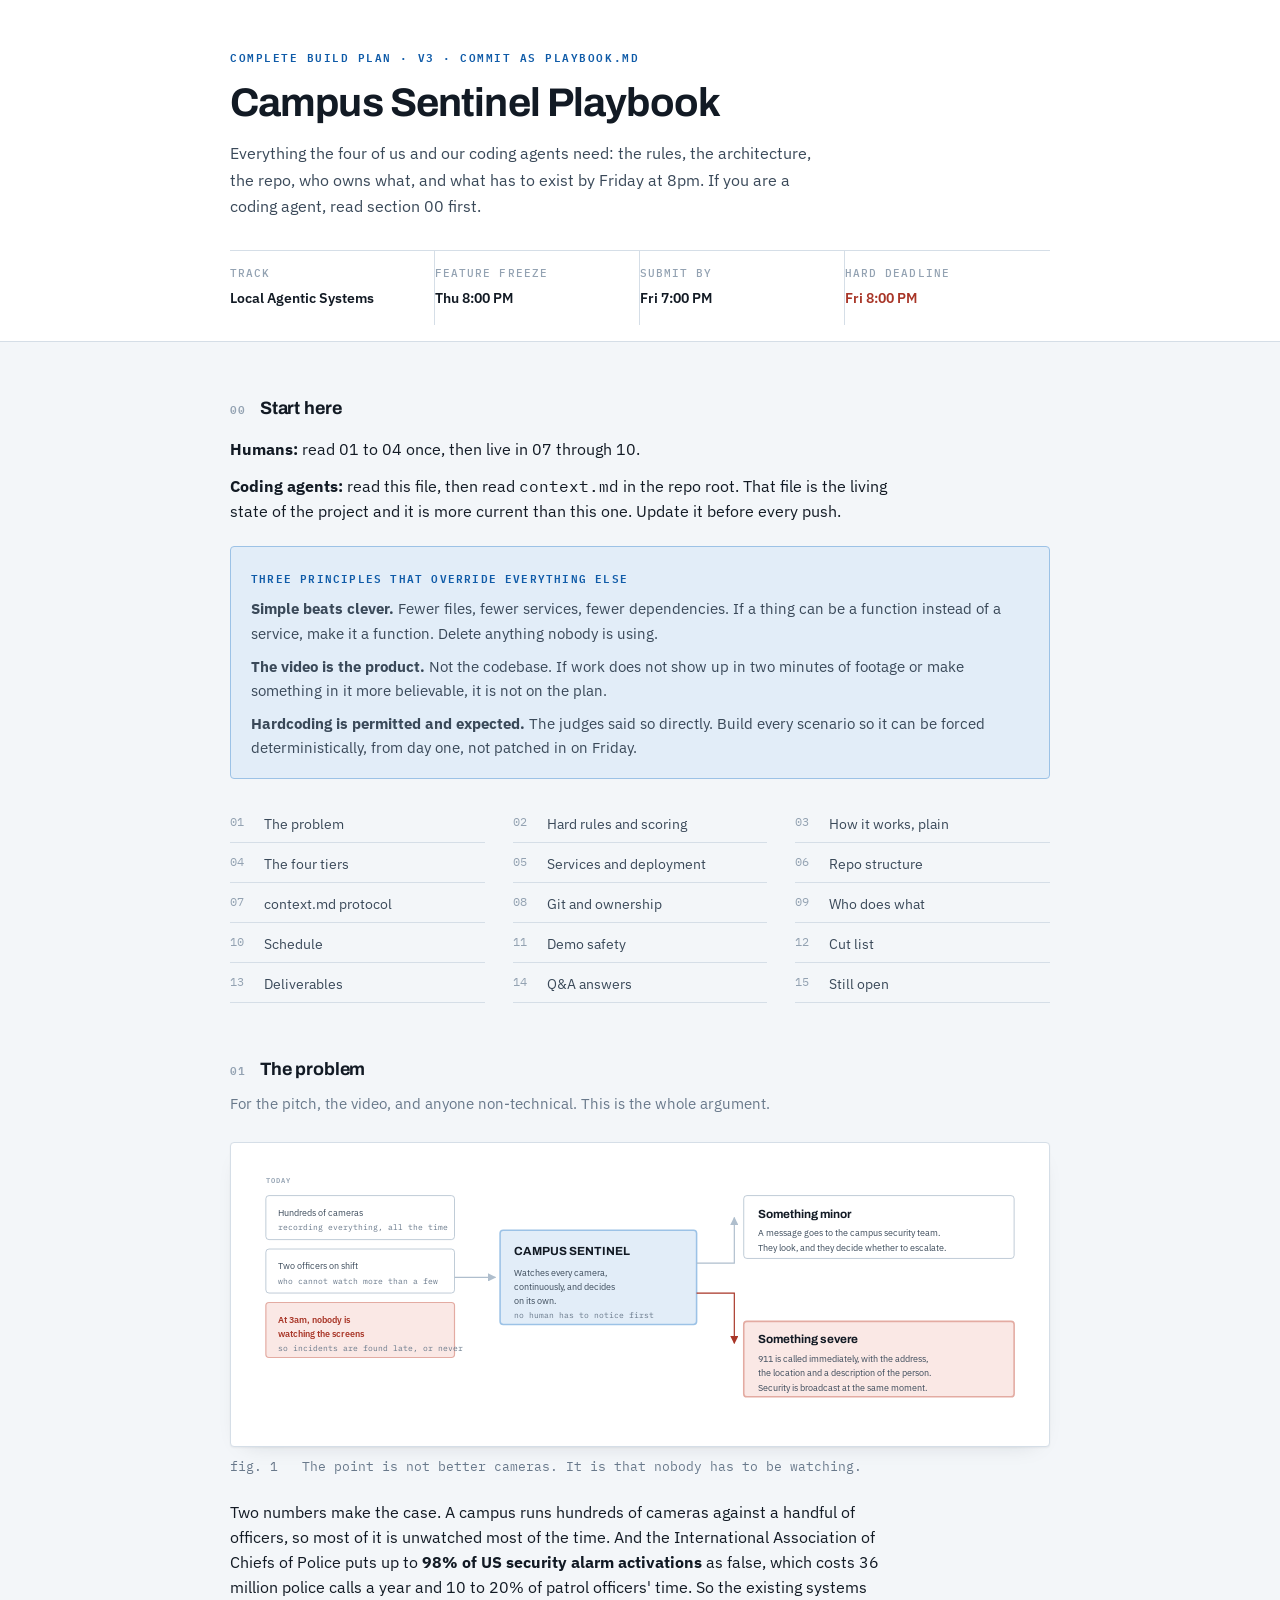
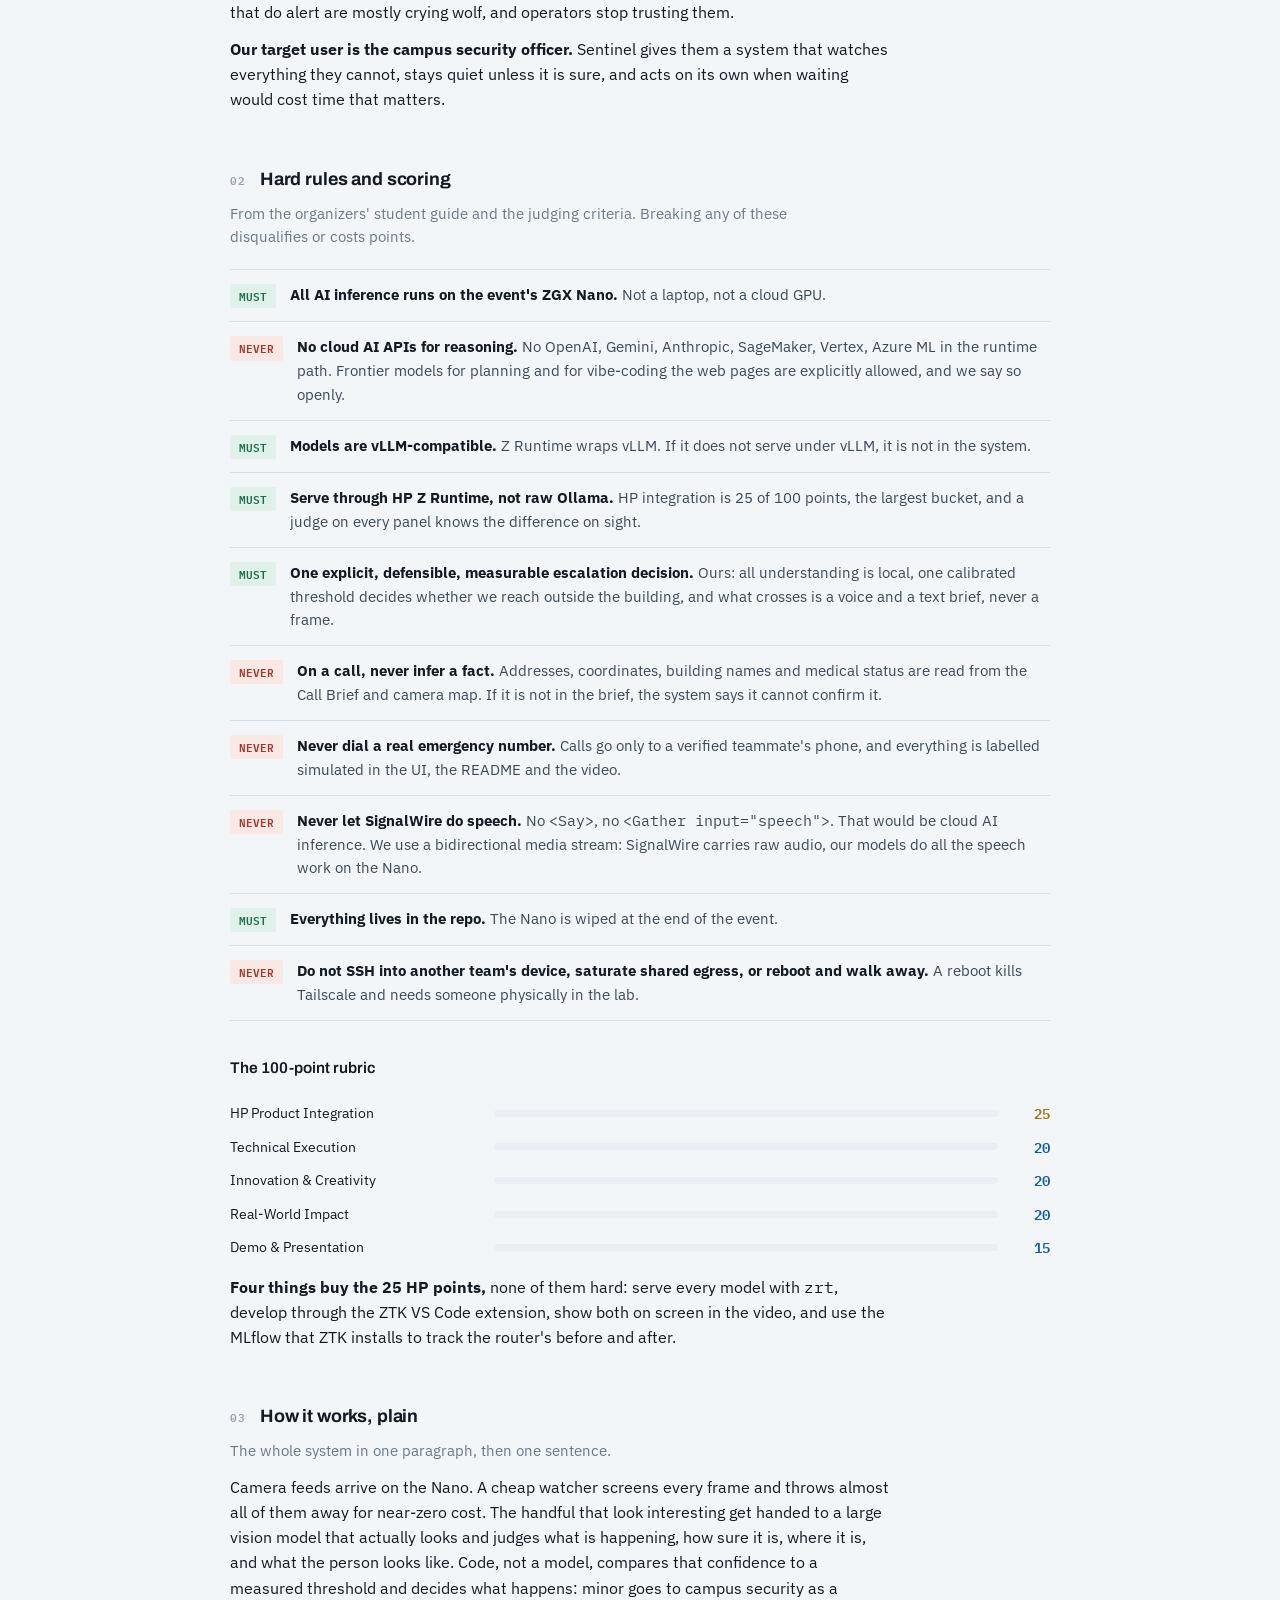
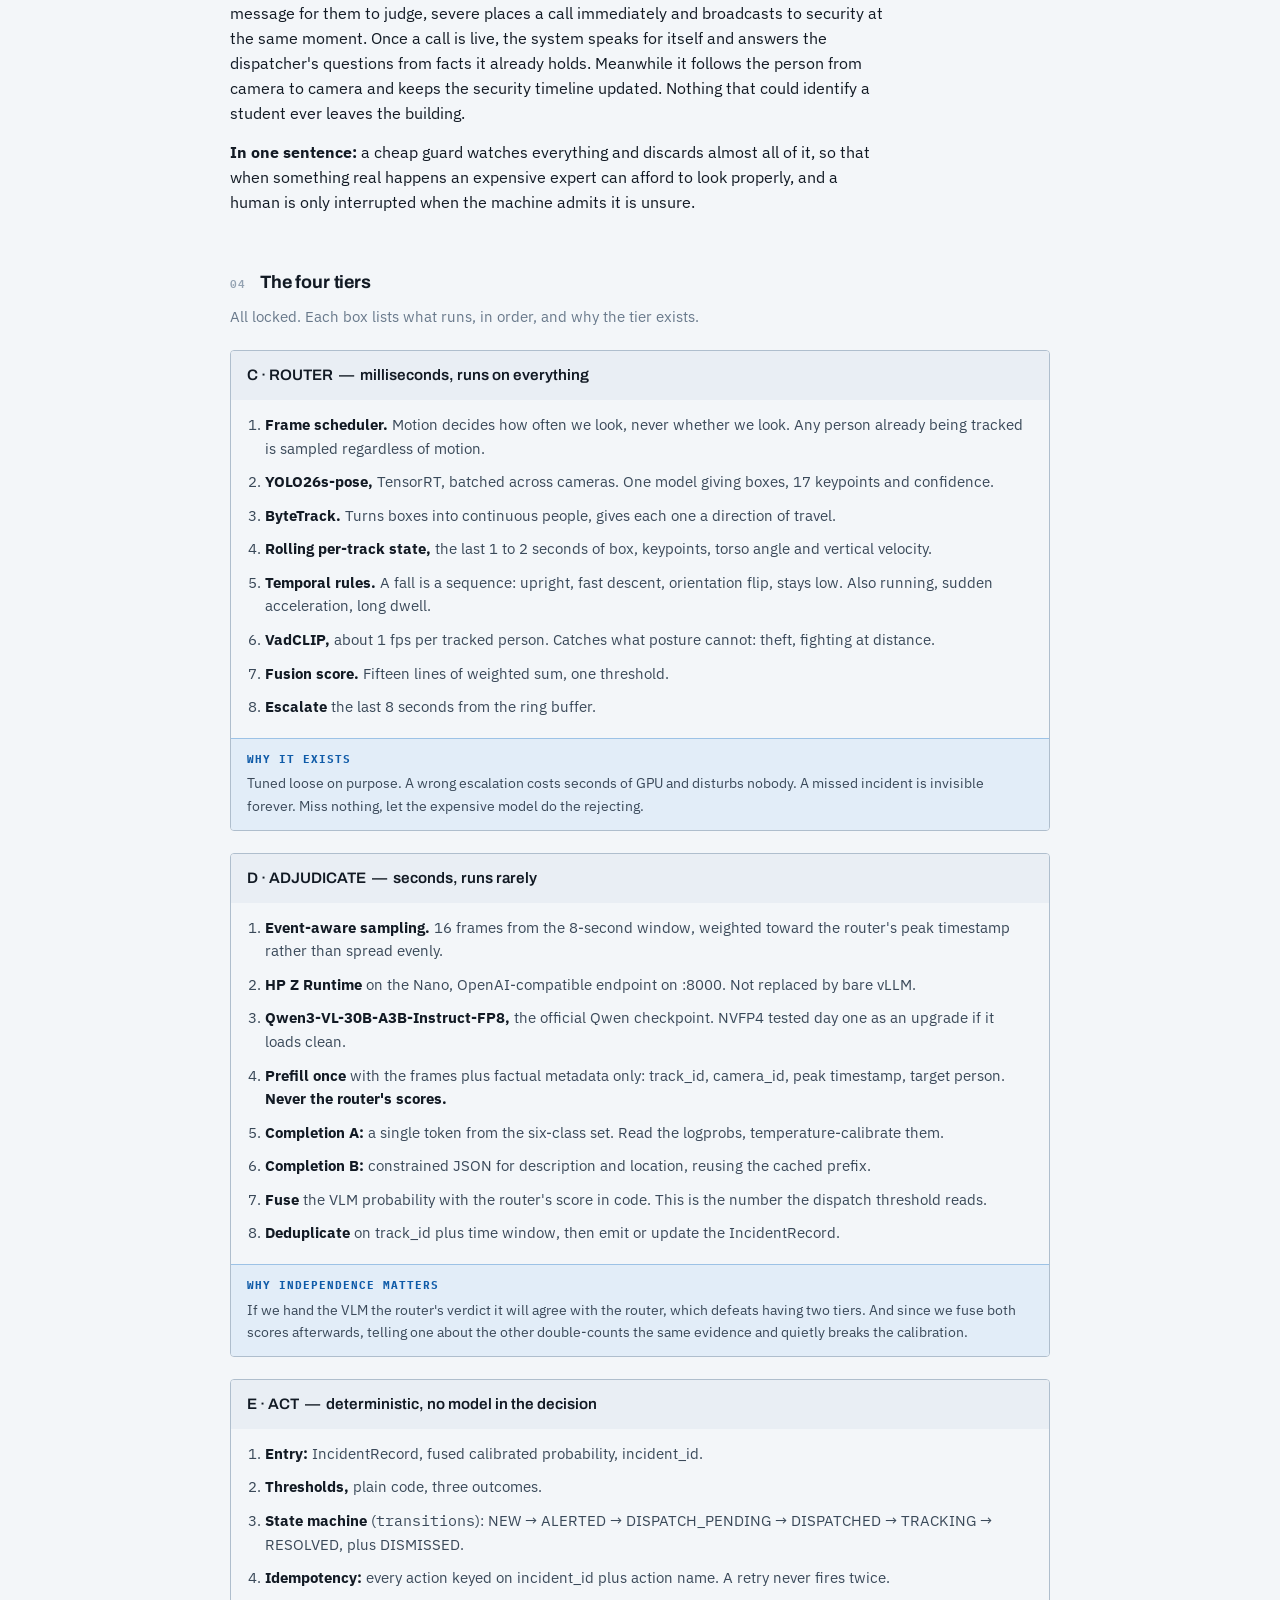
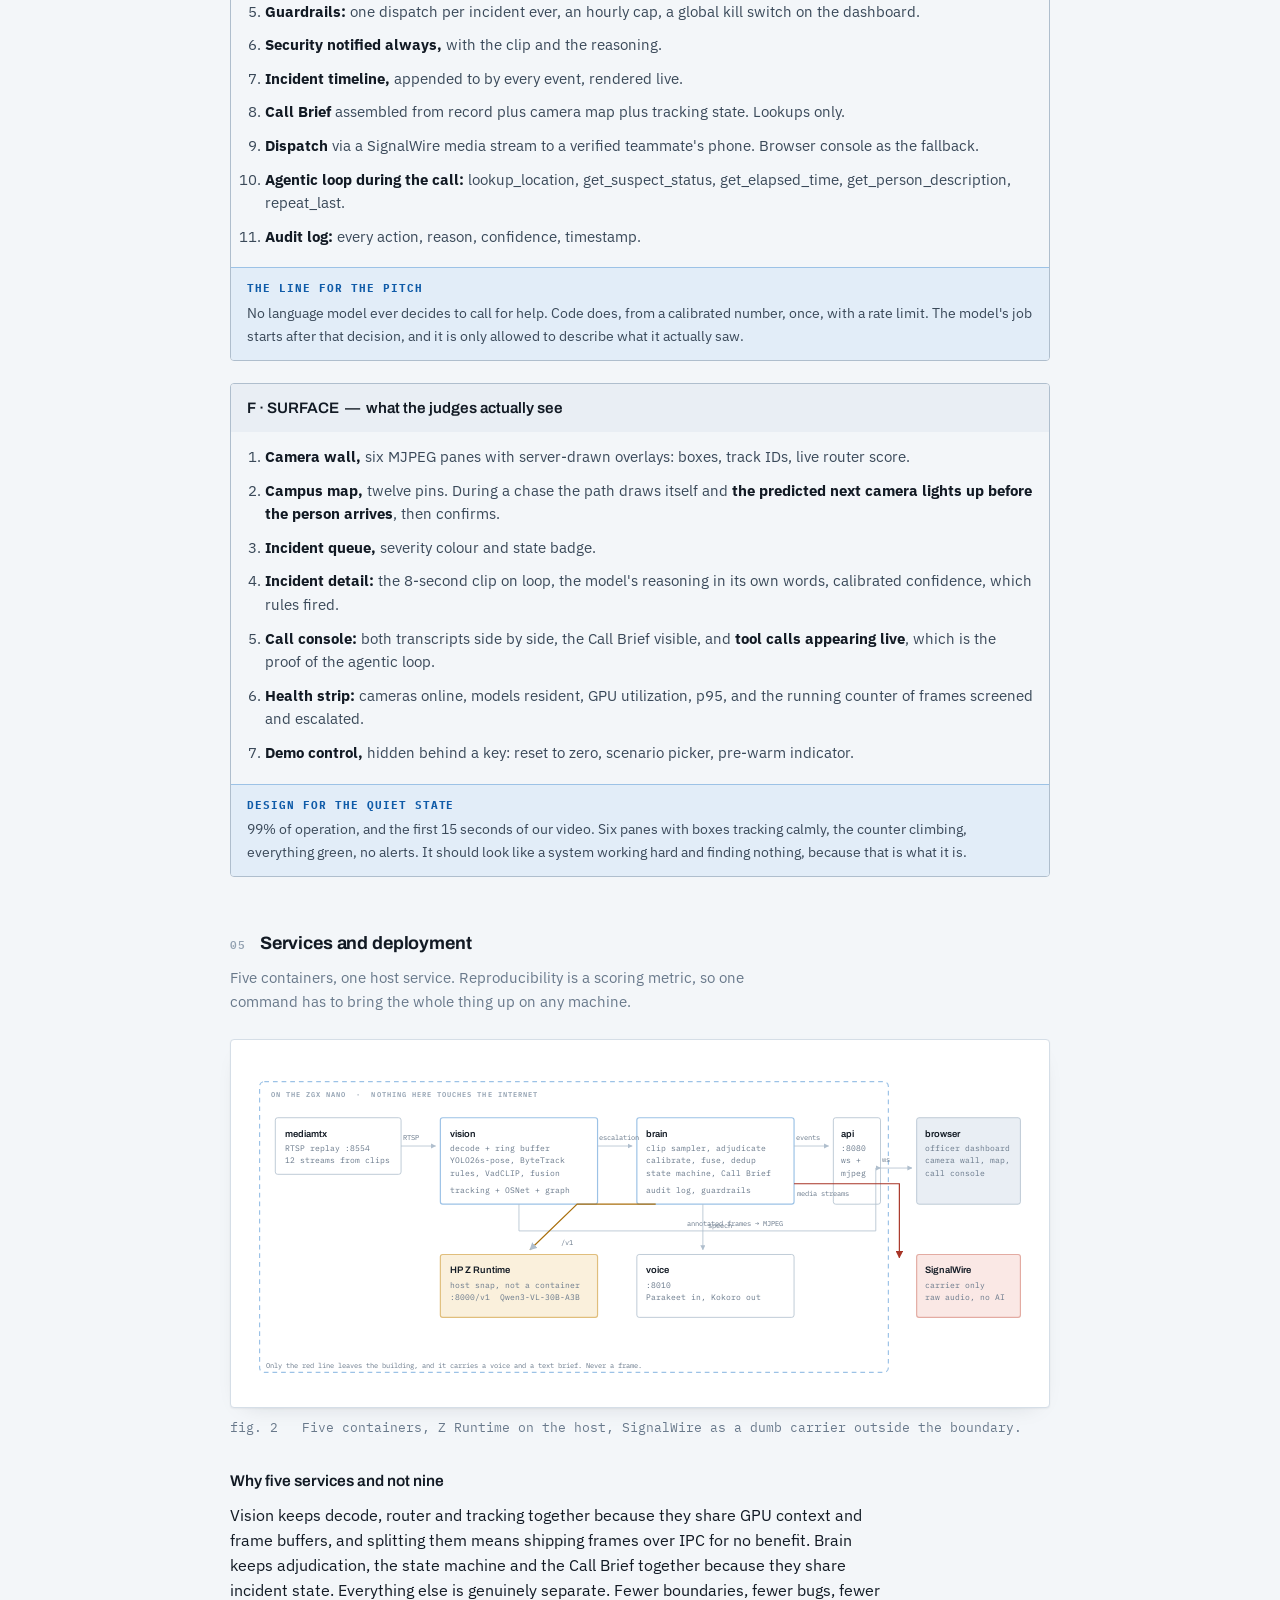
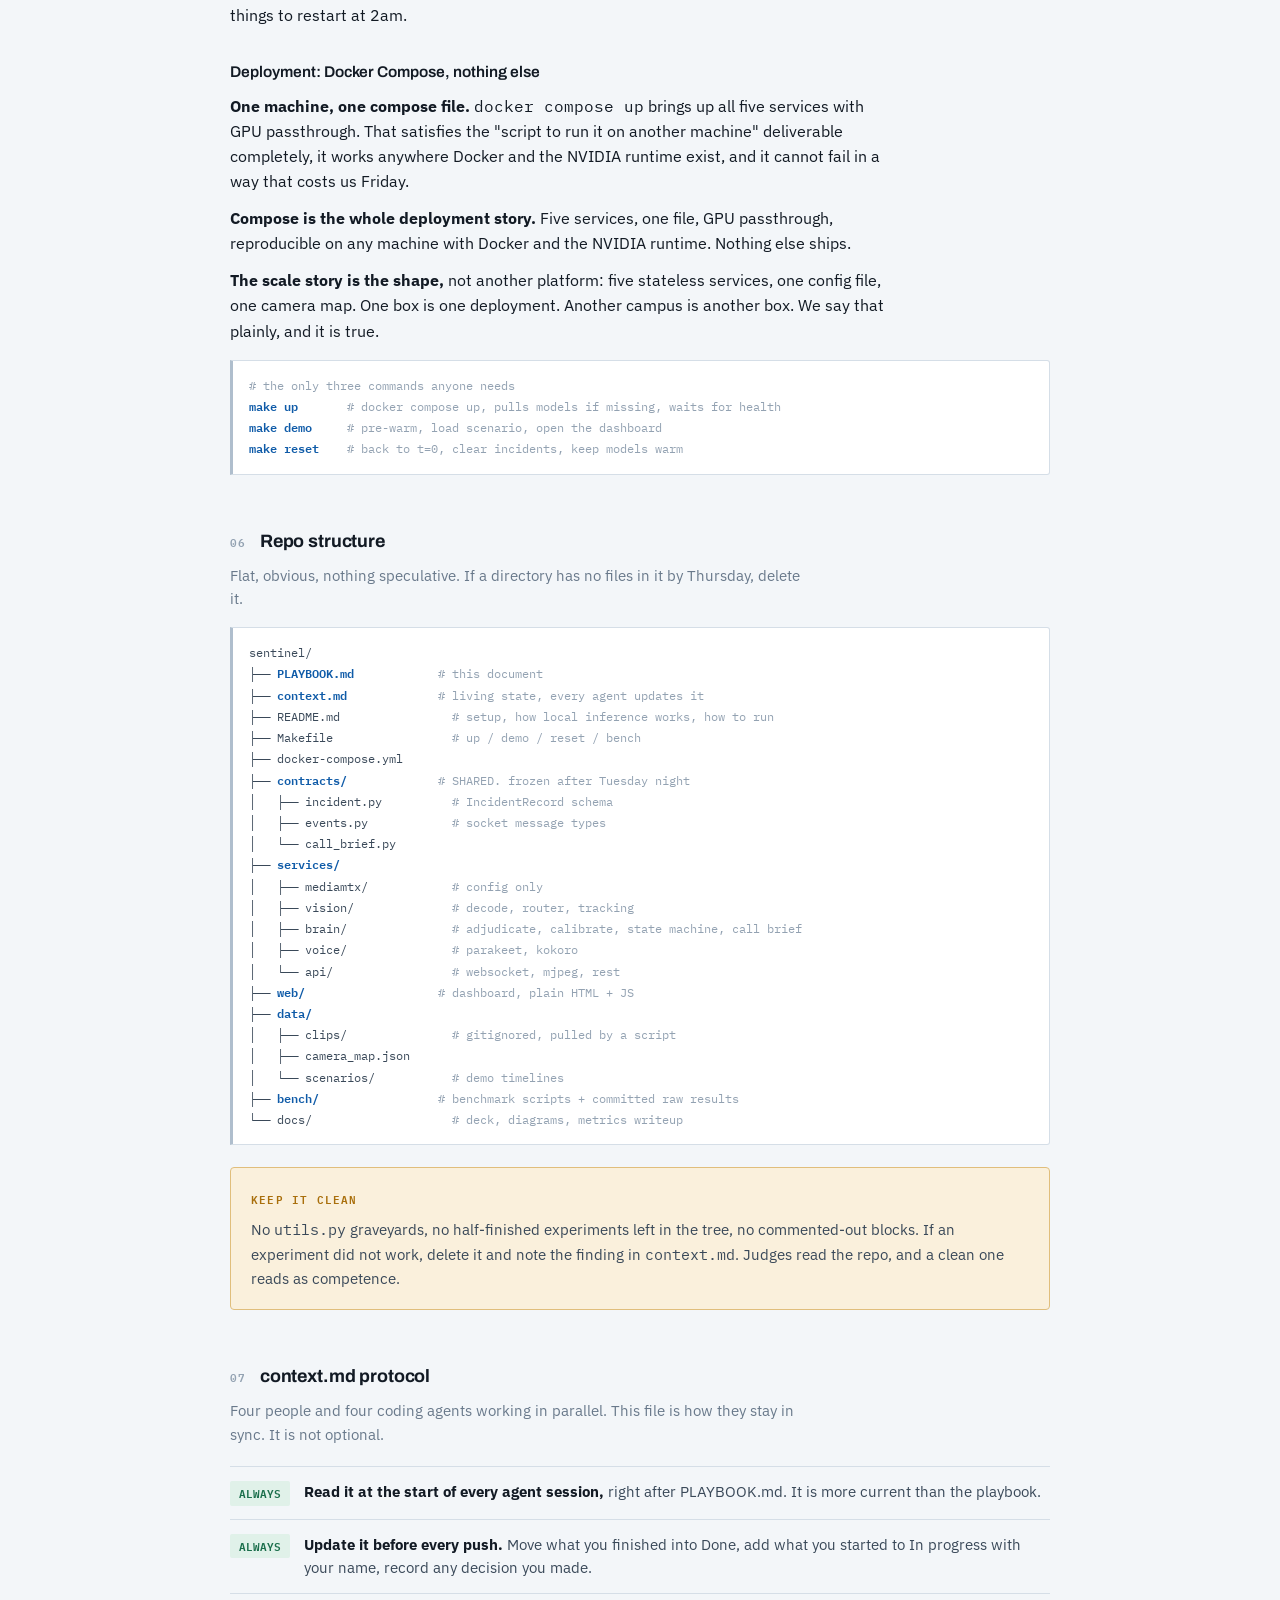
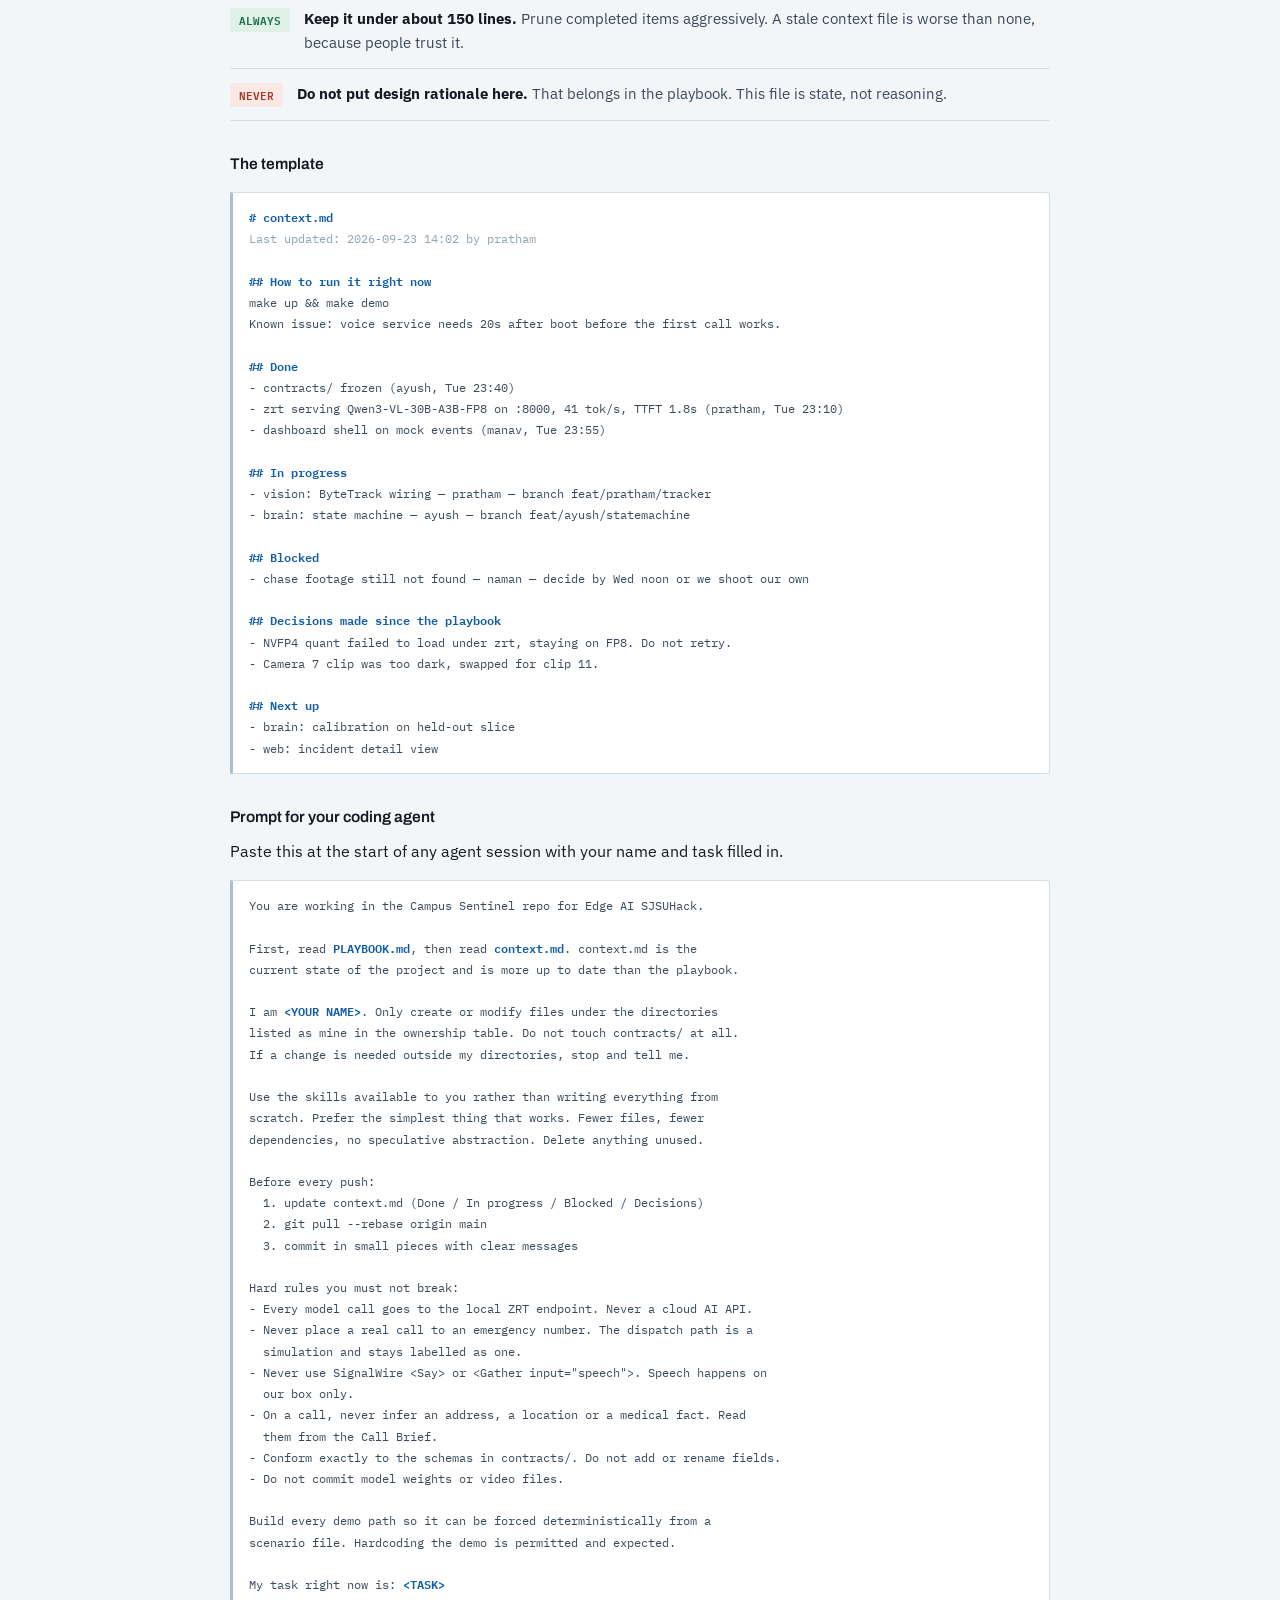
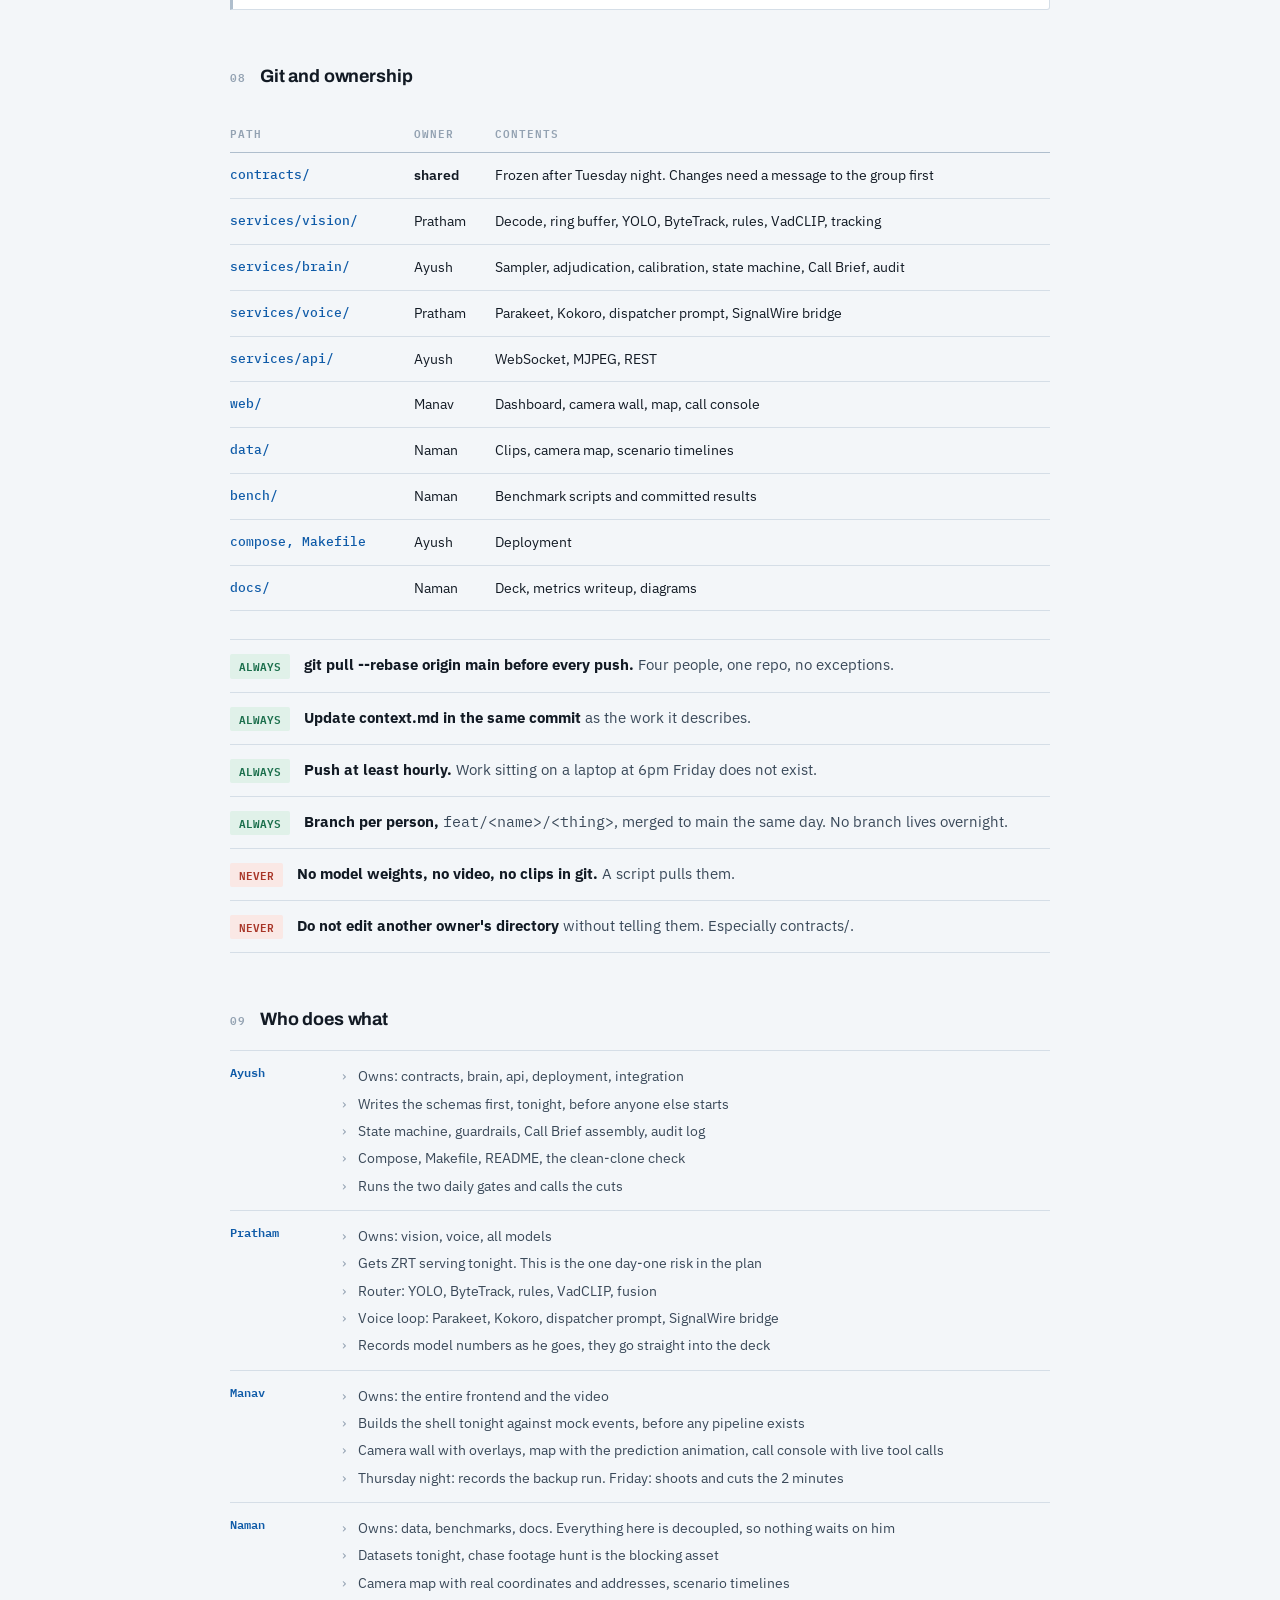
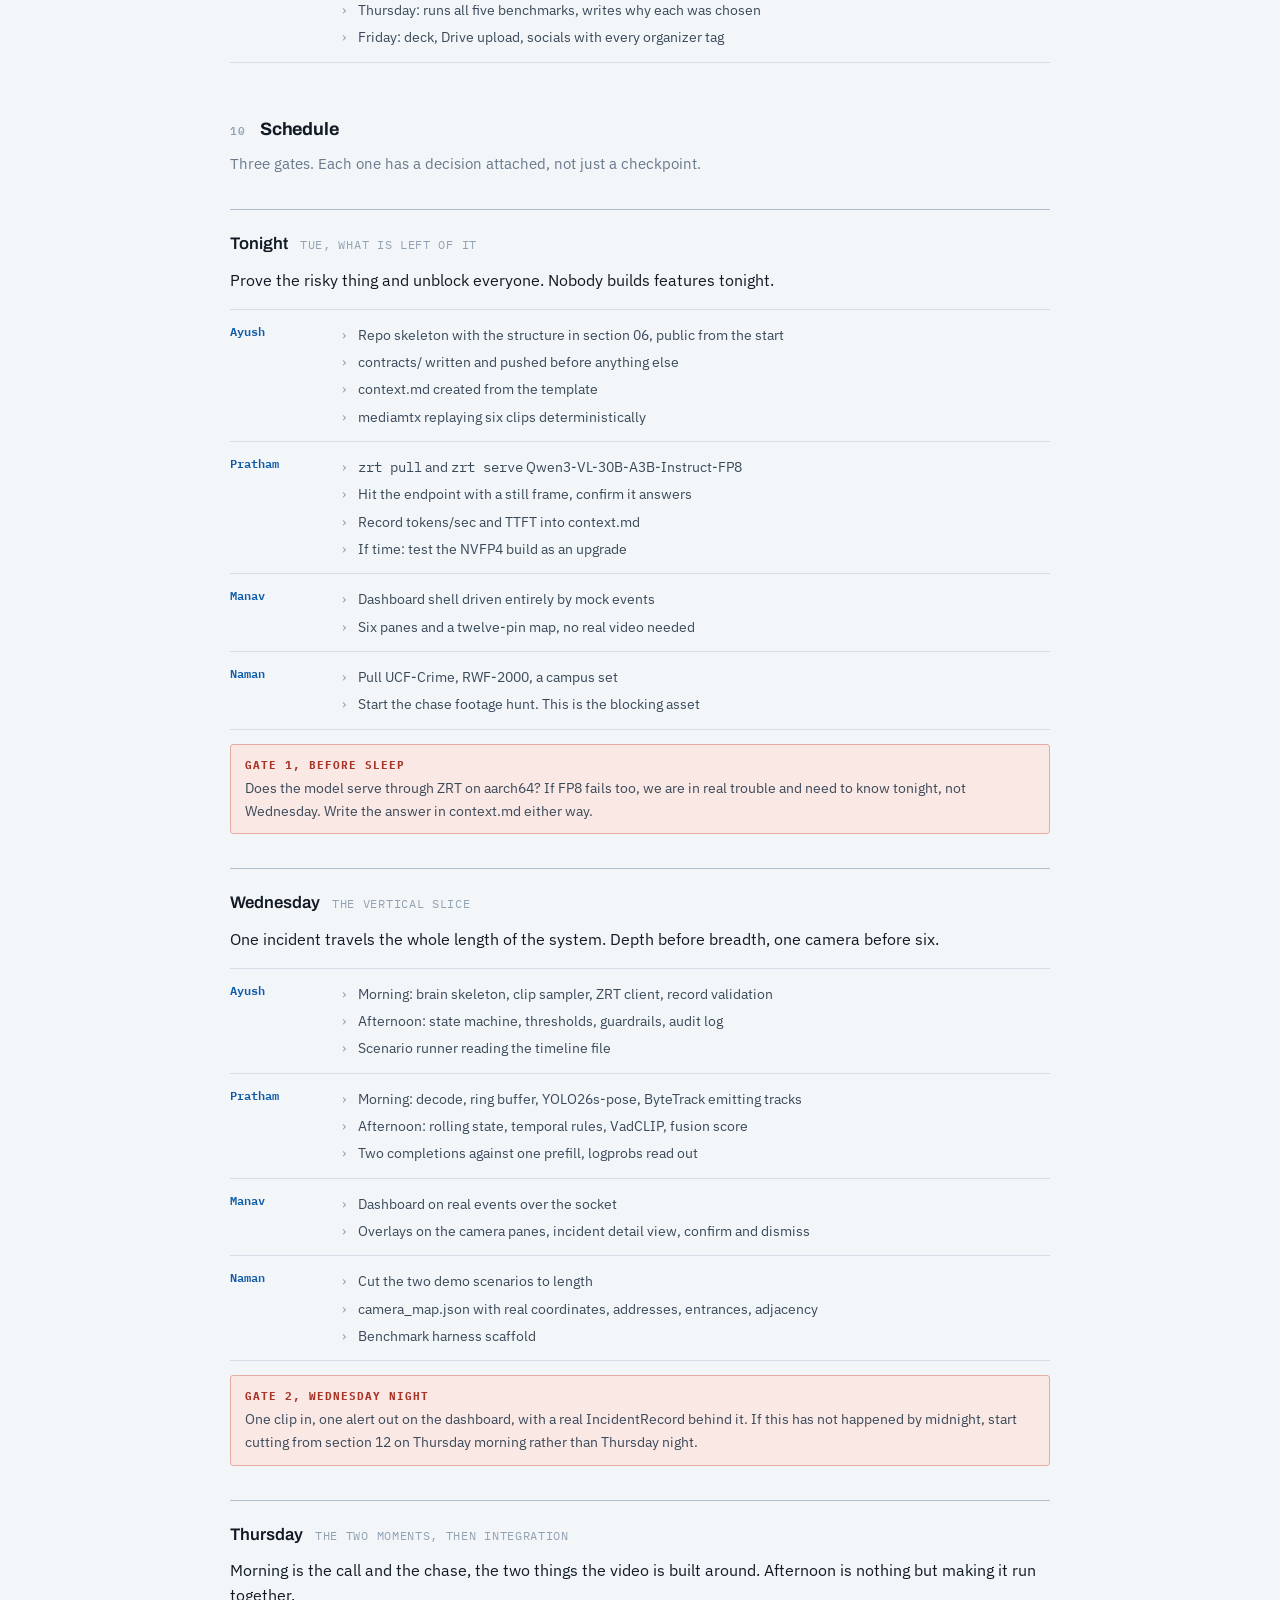
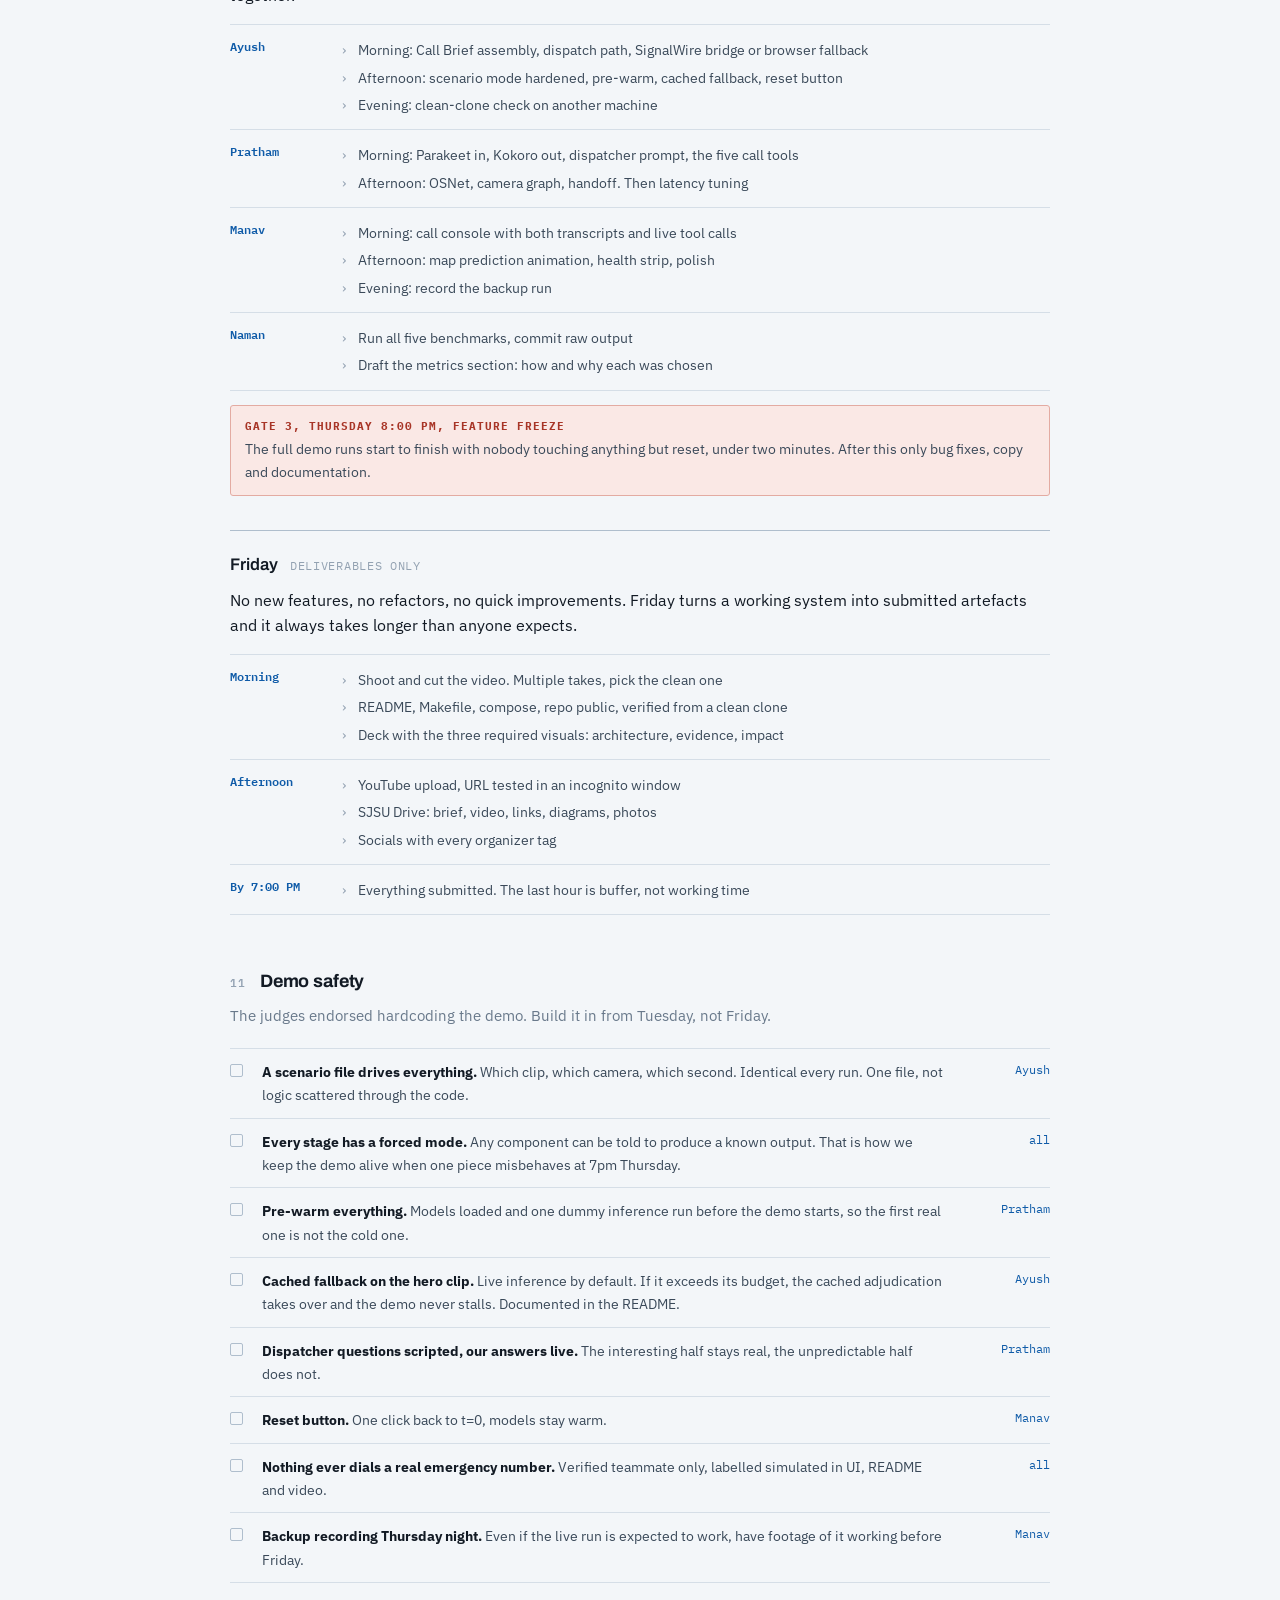
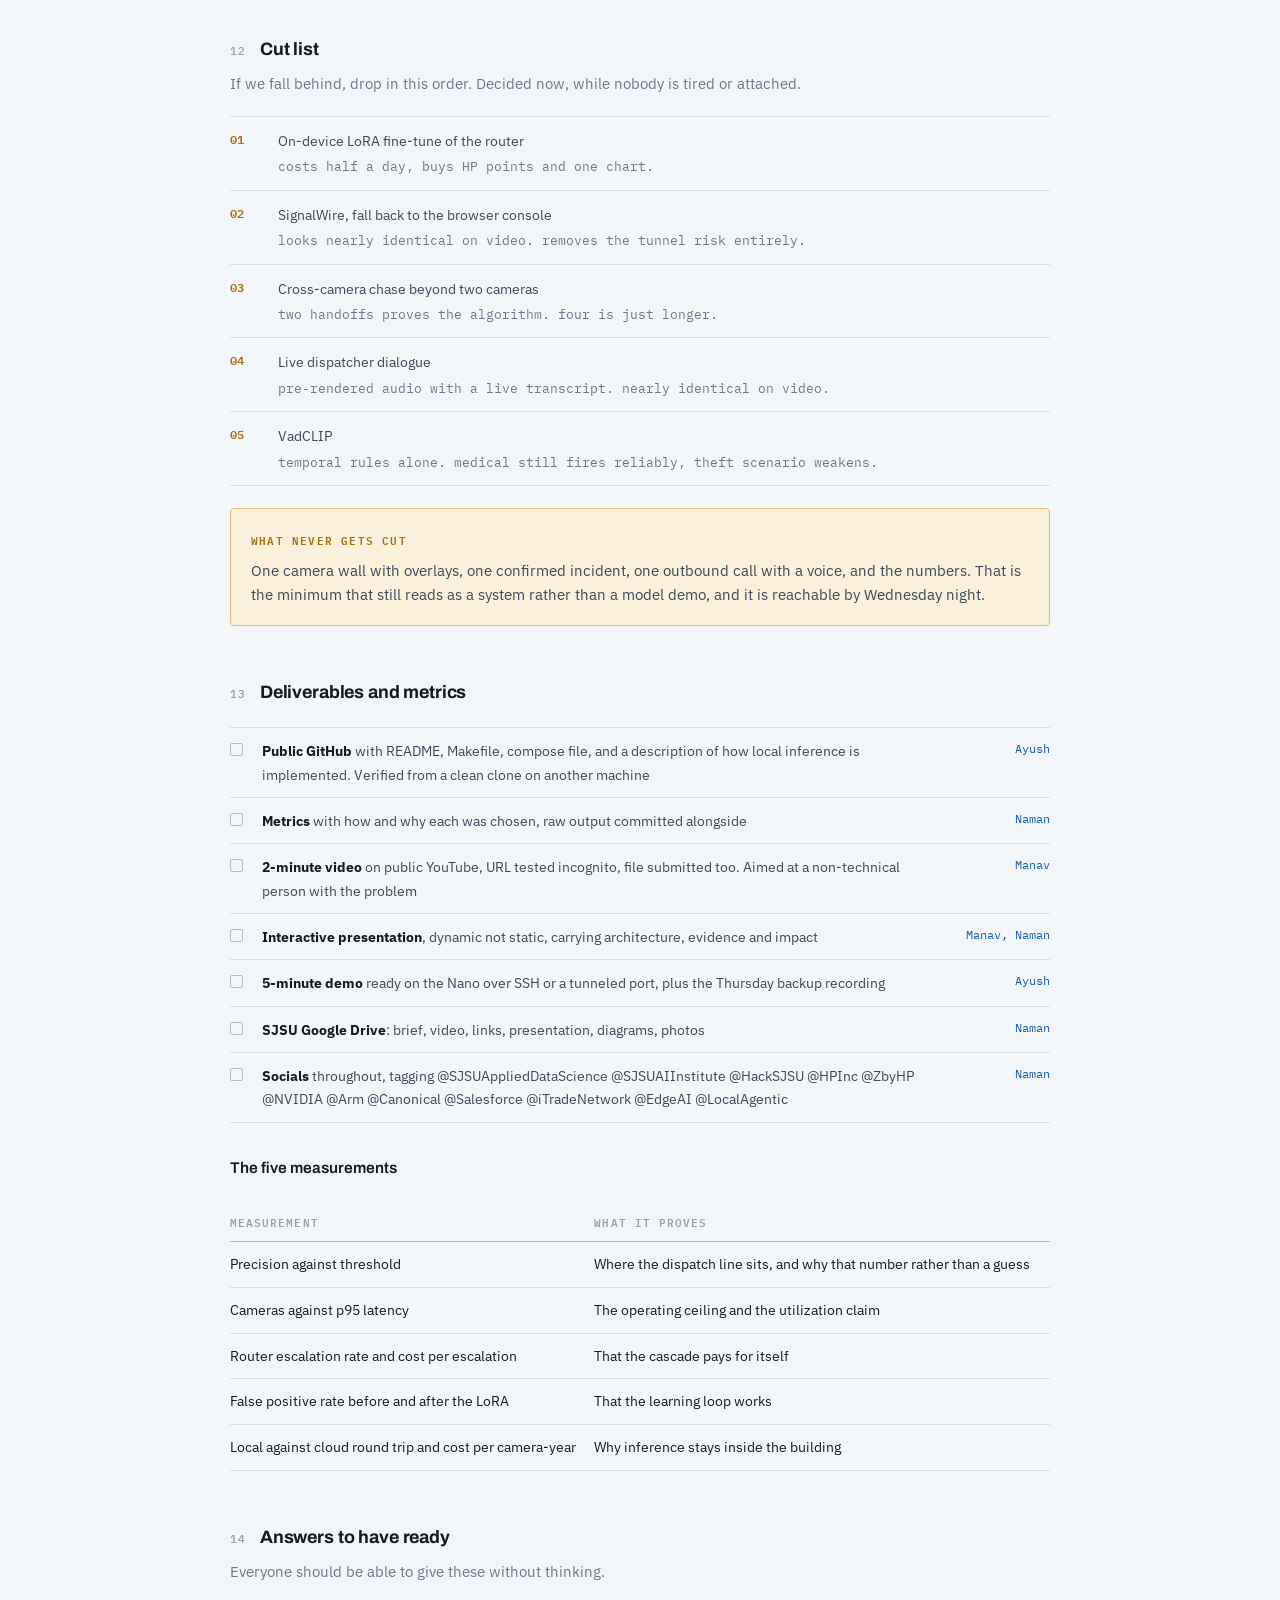
==== commit af757370: "voice: drop unused Twilio bridge" ====
--- a/campus-sentinel-playbook.html
+++ b/campus-sentinel-playbook.html
@@ -513,7 +513,7 @@
     <div class="rule"><span class="mark must">MUST</span><p><b>One explicit, defensible, measurable escalation decision.</b> Ours: all understanding is local, one calibrated threshold decides whether we reach outside the building, and what crosses is a voice and a text brief, never a frame.</p></div>
     <div class="rule"><span class="mark never">NEVER</span><p><b>On a call, never infer a fact.</b> Addresses, coordinates, building names and medical status are read from the Call Brief and camera map. If it is not in the brief, the system says it cannot confirm it.</p></div>
     <div class="rule"><span class="mark never">NEVER</span><p><b>Never dial a real emergency number.</b> Calls go only to a verified teammate's phone, and everything is labelled simulated in the UI, the README and the video.</p></div>
-    <div class="rule"><span class="mark never">NEVER</span><p><b>Never let Twilio do speech.</b> No <span class="mono">&lt;Say&gt;</span>, no <span class="mono">&lt;Gather input="speech"&gt;</span>. That would be cloud AI inference. We use Media Streams: Twilio carries raw audio, our models do all the speech work on the Nano.</p></div>
+    <div class="rule"><span class="mark never">NEVER</span><p><b>Never let SignalWire do speech.</b> No <span class="mono">&lt;Say&gt;</span>, no <span class="mono">&lt;Gather input="speech"&gt;</span>. That would be cloud AI inference. We use a bidirectional media stream: SignalWire carries raw audio, our models do all the speech work on the Nano.</p></div>
     <div class="rule"><span class="mark must">MUST</span><p><b>Everything lives in the repo.</b> The Nano is wiped at the end of the event.</p></div>
     <div class="rule"><span class="mark never">NEVER</span><p><b>Do not SSH into another team's device, saturate shared egress, or reboot and walk away.</b> A reboot kills Tailscale and needs someone physically in the lab.</p></div>
   </div>
@@ -580,7 +580,7 @@
       <li><b>Security notified always,</b> with the clip and the reasoning.</li>
       <li><b>Incident timeline,</b> appended to by every event, rendered live.</li>
       <li><b>Call Brief</b> assembled from record plus camera map plus tracking state. Lookups only.</li>
-      <li><b>Dispatch</b> via Twilio Media Streams to a verified teammate's phone. Browser console as the fallback.</li>
+      <li><b>Dispatch</b> via a SignalWire media stream to a verified teammate's phone. Browser console as the fallback.</li>
       <li><b>Agentic loop during the call:</b> lookup_location, get_suspect_status, get_elapsed_time, get_person_description, repeat_last.</li>
       <li><b>Audit log:</b> every action, reason, confidence, timestamp.</li>
     </ol>
@@ -608,7 +608,7 @@
 
   <figure>
     <div class="scroller">
-      <svg viewBox="0 0 1000 420" role="img" aria-label="Five containers on the Nano: mediamtx serves RTSP to the vision service, which sends escalations to the brain service and frames to the api service. Brain talks to HP Z Runtime on the host and to the voice service, and out to Twilio. The api service serves the dashboard over WebSocket and MJPEG.">
+      <svg viewBox="0 0 1000 420" role="img" aria-label="Five containers on the Nano: mediamtx serves RTSP to the vision service, which sends escalations to the brain service and frames to the api service. Brain talks to HP Z Runtime on the host and to the voice service, and out to SignalWire. The api service serves the dashboard over WebSocket and MJPEG.">
         <defs>
           <marker id="s1" viewBox="0 0 10 10" refX="9" refY="5" markerWidth="6.5" markerHeight="6.5" orient="auto-start-reverse"><path d="M0,0 L10,5 L0,10 z" fill="var(--line-strong)"/></marker>
           <marker id="s2" viewBox="0 0 10 10" refX="9" refY="5" markerWidth="6.5" markerHeight="6.5" orient="auto-start-reverse"><path d="M0,0 L10,5 L0,10 z" fill="var(--red)"/></marker>
@@ -659,7 +659,7 @@
         <text class="svc" x="862" y="150">call console</text>
 
         <rect x="852" y="250" width="132" height="80" rx="3" fill="var(--red-soft)" stroke="var(--red-line)" stroke-width="1.5"/>
-        <text class="d-h" x="862" y="274" fill="var(--red)">Twilio</text>
+        <text class="d-h" x="862" y="274" fill="var(--red)">SignalWire</text>
         <text class="svc" x="862" y="292" fill="var(--red)">carrier only</text>
         <text class="svc" x="862" y="308" fill="var(--red)">raw audio, no AI</text>
 
@@ -683,7 +683,7 @@
         <text class="d-a" x="24" y="394">Only the red line leaves the building, and it carries a voice and a text brief. Never a frame.</text>
       </svg>
     </div>
-    <figcaption>fig. 2 &nbsp; Five containers, Z Runtime on the host, Twilio as a dumb carrier outside the boundary.</figcaption>
+    <figcaption>fig. 2 &nbsp; Five containers, Z Runtime on the host, SignalWire as a dumb carrier outside the boundary.</figcaption>
   </figure>
 
   <h3 style="margin-top:30px">Why five services and not nine</h3>
@@ -795,7 +795,7 @@
 - Every model call goes to the local ZRT endpoint. Never a cloud AI API.
 - Never place a real call to an emergency number. The dispatch path is a
   simulation and stays labelled as one.
-- Never use Twilio &lt;Say&gt; or &lt;Gather input="speech"&gt;. Speech happens on
+- Never use SignalWire &lt;Say&gt; or &lt;Gather input="speech"&gt;. Speech happens on
   our box only.
 - On a call, never infer an address, a location or a medical fact. Read
   them from the Call Brief.
@@ -817,7 +817,7 @@
         <tr><td>contracts/</td><td><b>shared</b></td><td>Frozen after Tuesday night. Changes need a message to the group first</td></tr>
         <tr><td>services/vision/</td><td>Pratham</td><td>Decode, ring buffer, YOLO, ByteTrack, rules, VadCLIP, tracking</td></tr>
         <tr><td>services/brain/</td><td>Ayush</td><td>Sampler, adjudication, calibration, state machine, Call Brief, audit</td></tr>
-        <tr><td>services/voice/</td><td>Pratham</td><td>Parakeet, Kokoro, dispatcher prompt, Twilio bridge</td></tr>
+        <tr><td>services/voice/</td><td>Pratham</td><td>Parakeet, Kokoro, dispatcher prompt, SignalWire bridge</td></tr>
         <tr><td>services/api/</td><td>Ayush</td><td>WebSocket, MJPEG, REST</td></tr>
         <tr><td>web/</td><td>Manav</td><td>Dashboard, camera wall, map, call console</td></tr>
         <tr><td>data/</td><td>Naman</td><td>Clips, camera map, scenario timelines</td></tr>
@@ -852,7 +852,7 @@
       <li>Owns: vision, voice, all models</li>
       <li>Gets ZRT serving tonight. This is the one day-one risk in the plan</li>
       <li>Router: YOLO, ByteTrack, rules, VadCLIP, fusion</li>
-      <li>Voice loop: Parakeet, Kokoro, dispatcher prompt, Twilio bridge</li>
+      <li>Voice loop: Parakeet, Kokoro, dispatcher prompt, SignalWire bridge</li>
       <li>Records model numbers as he goes, they go straight into the deck</li>
     </ul></div>
     <div class="ow"><span class="who">Manav</span><ul>
@@ -902,7 +902,7 @@
     <div class="day-head"><h3>Thursday</h3><span class="day-when">The two moments, then integration</span></div>
     <p style="margin-top:10px">Morning is the call and the chase, the two things the video is built around. Afternoon is nothing but making it run together.</p>
     <div class="owner">
-      <div class="ow"><span class="who">Ayush</span><ul><li>Morning: Call Brief assembly, dispatch path, Twilio bridge or browser fallback</li><li>Afternoon: scenario mode hardened, pre-warm, cached fallback, reset button</li><li>Evening: clean-clone check on another machine</li></ul></div>
+      <div class="ow"><span class="who">Ayush</span><ul><li>Morning: Call Brief assembly, dispatch path, SignalWire bridge or browser fallback</li><li>Afternoon: scenario mode hardened, pre-warm, cached fallback, reset button</li><li>Evening: clean-clone check on another machine</li></ul></div>
       <div class="ow"><span class="who">Pratham</span><ul><li>Morning: Parakeet in, Kokoro out, dispatcher prompt, the five call tools</li><li>Afternoon: OSNet, camera graph, handoff. Then latency tuning</li></ul></div>
       <div class="ow"><span class="who">Manav</span><ul><li>Morning: call console with both transcripts and live tool calls</li><li>Afternoon: map prediction animation, health strip, polish</li><li>Evening: record the backup run</li></ul></div>
       <div class="ow"><span class="who">Naman</span><ul><li>Run all five benchmarks, commit raw output</li><li>Draft the metrics section: how and why each was chosen</li></ul></div>
@@ -941,7 +941,7 @@
   <p class="sec-note">If we fall behind, drop in this order. Decided now, while nobody is tired or attached.</p>
   <div class="cuts">
     <div class="cut"><span class="n">01</span><div><p>On-device LoRA fine-tune of the router</p><p class="cost">costs half a day, buys HP points and one chart.</p></div></div>
-    <div class="cut"><span class="n">02</span><div><p>Twilio, fall back to the browser console</p><p class="cost">looks nearly identical on video. removes the tunnel risk entirely.</p></div></div>
+    <div class="cut"><span class="n">02</span><div><p>SignalWire, fall back to the browser console</p><p class="cost">looks nearly identical on video. removes the tunnel risk entirely.</p></div></div>
     <div class="cut"><span class="n">03</span><div><p>Cross-camera chase beyond two cameras</p><p class="cost">two handoffs proves the algorithm. four is just longer.</p></div></div>
     <div class="cut"><span class="n">04</span><div><p>Live dispatcher dialogue</p><p class="cost">pre-rendered audio with a live transcript. nearly identical on video.</p></div></div>
     <div class="cut"><span class="n">05</span><div><p>VadCLIP</p><p class="cost">temporal rules alone. medical still fires reliably, theft scenario weakens.</p></div></div>
@@ -983,7 +983,7 @@
   <div class="sec-head"><span class="num">14</span><h2>Answers to have ready</h2></div>
   <p class="sec-note">Everyone should be able to give these without thinking.</p>
   <div class="owner">
-    <div class="ow"><span class="who">Cloud</span><ul><li>All understanding is local. One boundary, one calibrated decision, and what crosses is a voice and a text brief, never a frame. You cannot make a phone ring from a local network without a carrier, which is exactly why Twilio is there and why it never touches AI.</li></ul></div>
+    <div class="ow"><span class="who">Cloud</span><ul><li>All understanding is local. One boundary, one calibrated decision, and what crosses is a voice and a text brief, never a frame. You cannot make a phone ring from a local network without a carrier, which is exactly why SignalWire is there and why it never touches AI.</li></ul></div>
     <div class="ow"><span class="who">Novelty</span><ul><li>NVIDIA VSS is the reference architecture for video analytics agents and we know it. We diverge on three things it does not do: a cheap ML router in front of the VLM, autonomous outbound dispatch with live dialogue, and cross-camera pursuit.</li></ul></div>
     <div class="ow"><span class="who">Competitors</span><ul><li>Volt AI, Verkada, Rhombus and Spot AI all solve false alarms by putting humans in a cloud operations center to verify alerts. We solve it with a cascade that runs in the building. No video leaving, no per-seat monitoring cost.</li></ul></div>
     <div class="ow"><span class="who">Confidence</span><ul><li>It is not a number the model wrote. We constrain the class to one token, read the logprobs, and temperature-scale them on a held-out slice. Here is the reliability curve.</li></ul></div>
@@ -1010,8 +1010,8 @@
     </div>
     <div class="q">
       <span class="qid">open 03 &middot; thursday</span>
-      <h3>Twilio Media Streams on a trial account</h3>
-      <p>Trial gives 75 voice minutes to 5 verified numbers. Media Streams needs a publicly reachable WebSocket, so a tunnel out of the Nano, and availability on trial is unconfirmed.</p>
+      <h3>SignalWire media stream reachability</h3>
+      <p>The media stream needs a publicly reachable WebSocket, so a tunnel out of the Nano.</p>
       <p class="need"><b>Pratham, Thursday morning.</b> Browser console is built regardless and is the fallback.</p>
     </div>
     <div class="q">
